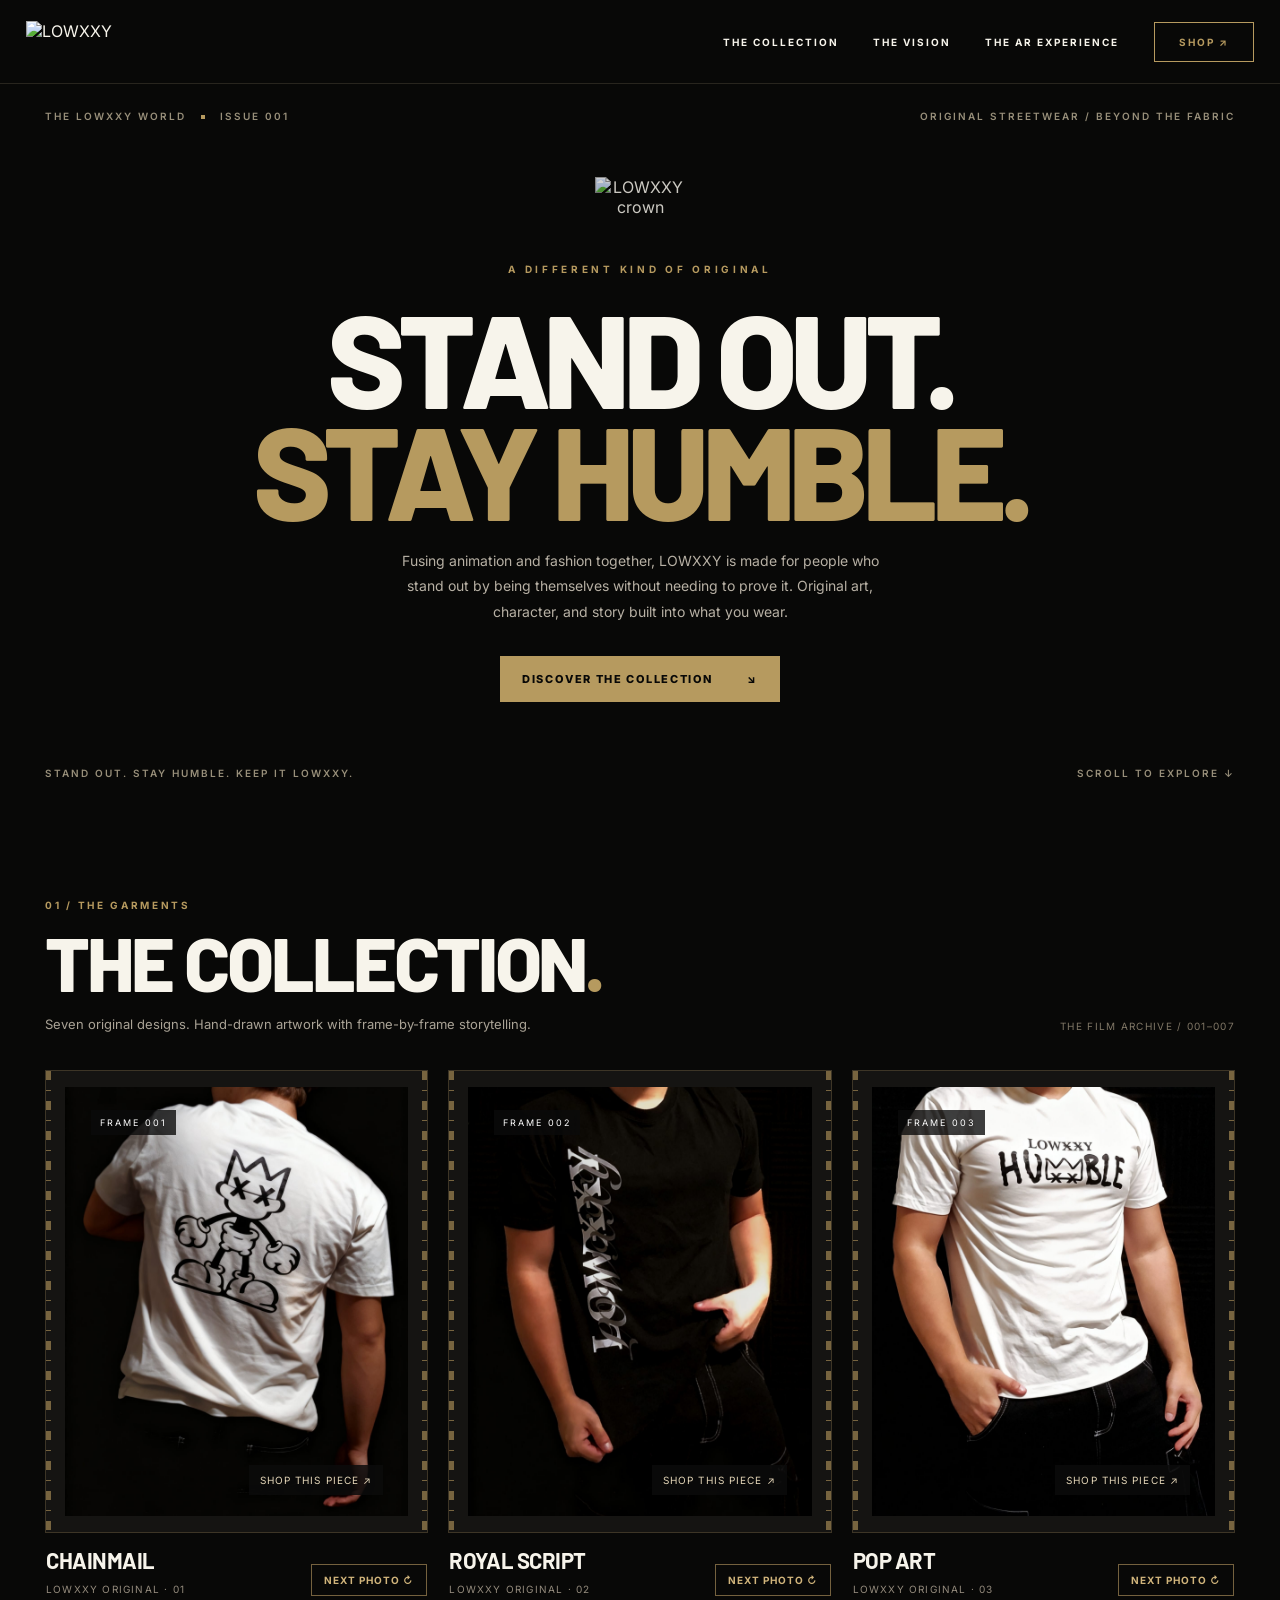
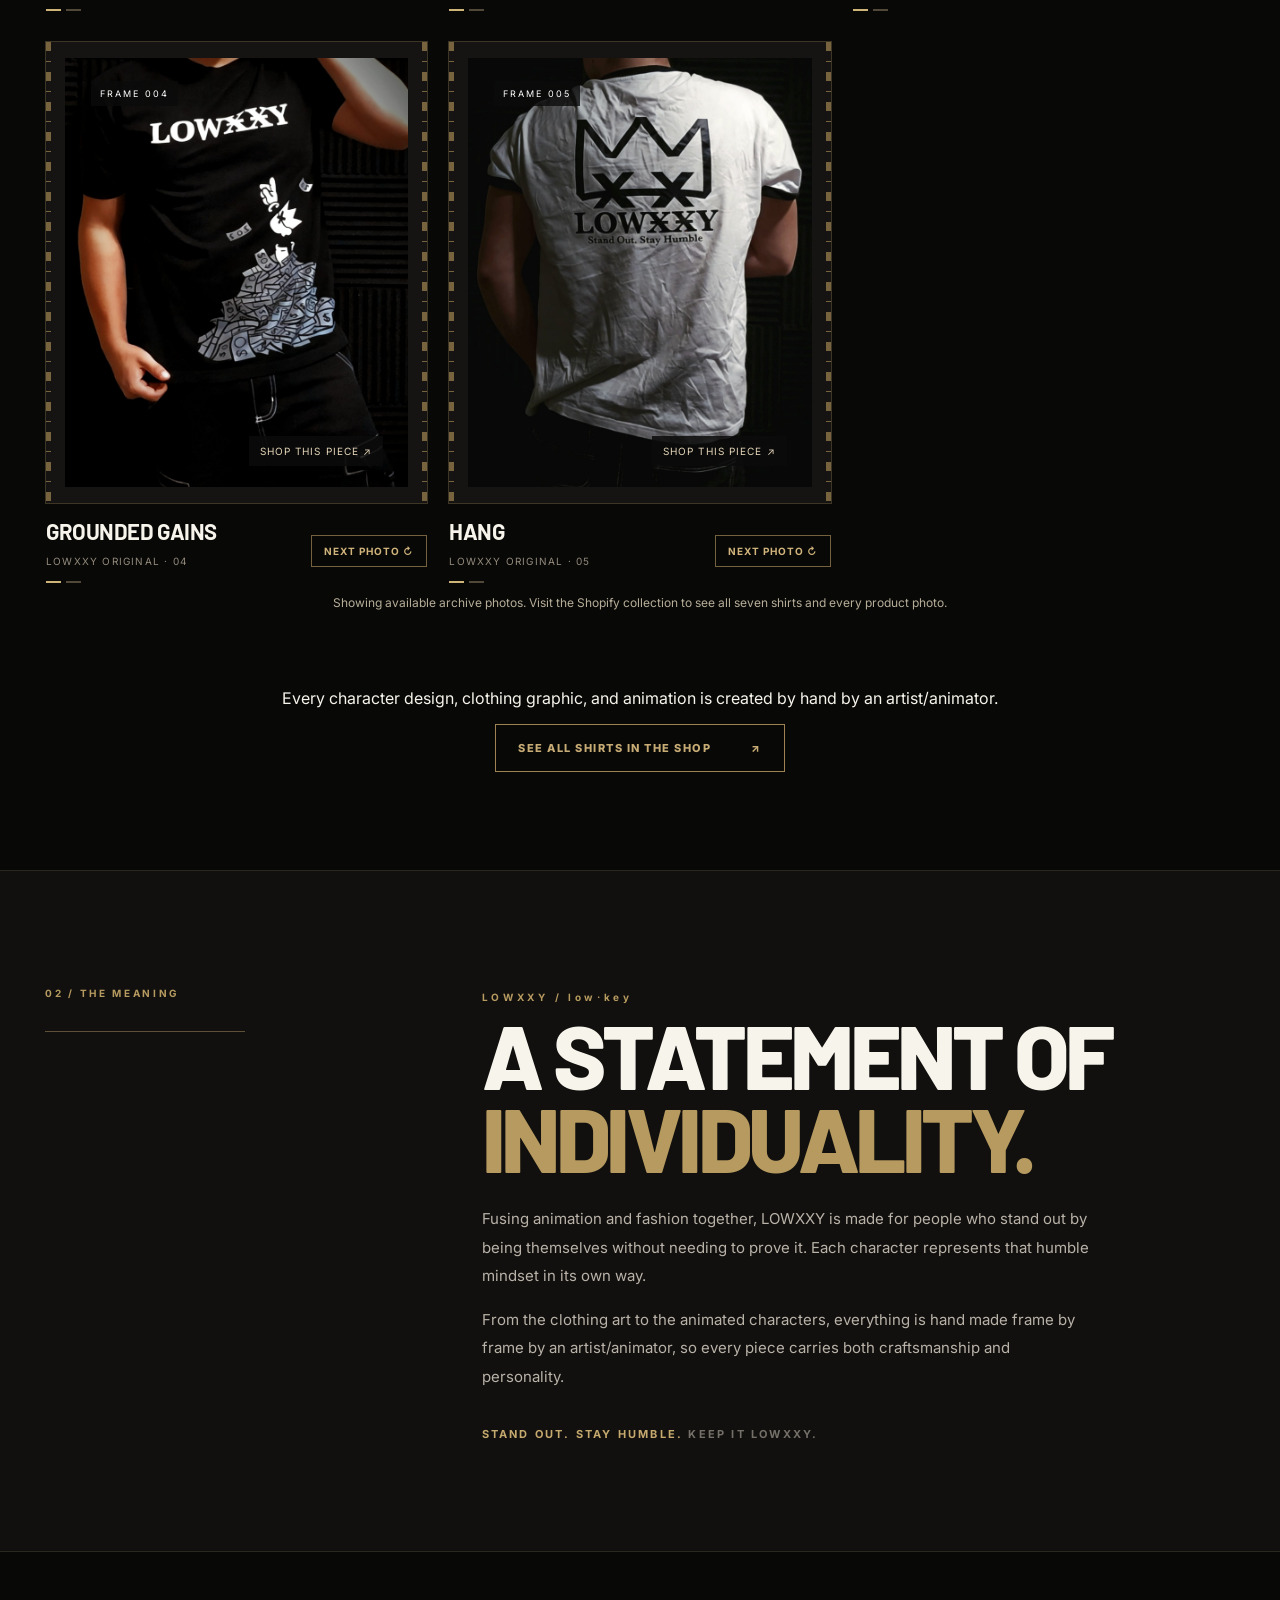
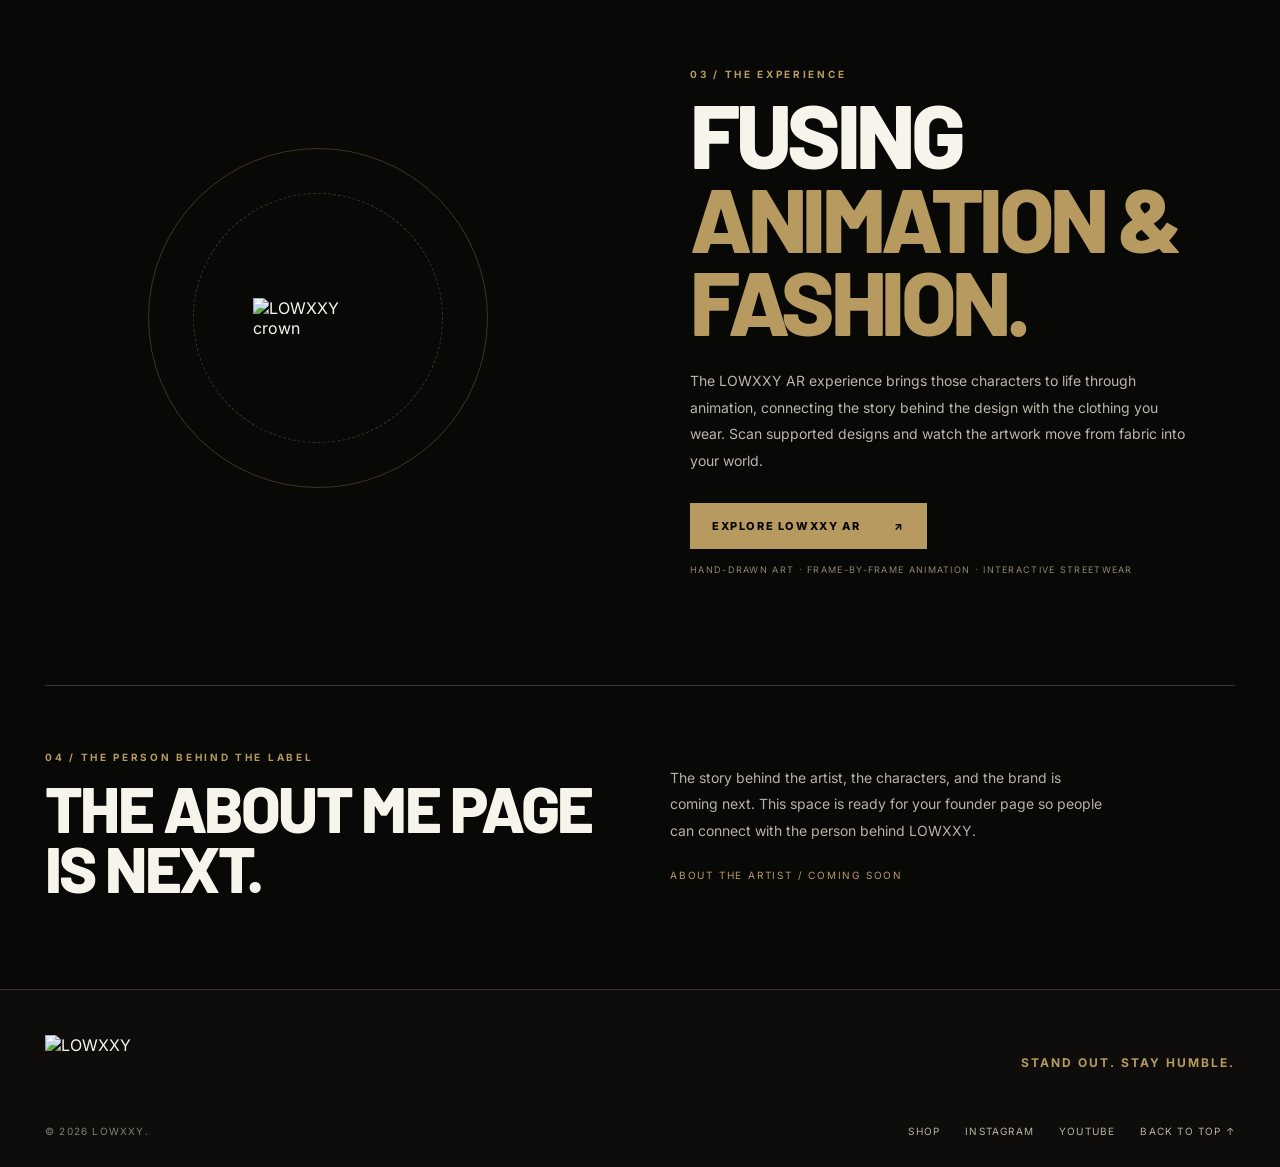
==== index.html @ 1bdd55e7 "Update index.html" ====
<!doctype html>
<html lang="en"><head><meta charset="utf-8"><meta name="viewport" content="width=device-width,initial-scale=1,viewport-fit=cover"><meta name="theme-color" content="#080807"><meta name="description" content="Discover LOWXXY: hand-drawn streetwear, frame-by-frame animation, and the AR experience that fuses fashion and storytelling."><link rel="canonical" href="https://lowxxy.github.io/lowxxy-discover/"><title>Discover LOWXXY — Stand Out. Stay Humble.</title><link rel="icon" href="favicon-96.png"><link rel="preconnect" href="https://fonts.googleapis.com"><link rel="preconnect" href="https://fonts.gstatic.com" crossorigin><link href="https://fonts.googleapis.com/css2?family=Barlow:wght@400;500;600;700;800;900&family=Inter:wght@400;500;600;700&display=swap" rel="stylesheet"><link rel="stylesheet" href="styles.css"></head>
<body id="top"><header class="site-header"><div class="header-inner"><a class="brand" href="#top" aria-label="LOWXXY Home"><img src="lowxxy-wordmark-white-tight.png" alt="LOWXXY"></a><nav class="main-nav" aria-label="Main menu"><a href="#collection">THE COLLECTION</a><a href="#vision">THE VISION</a><a href="#experience">THE AR EXPERIENCE</a></nav><a class="header-shop" href="https://lowxxy.myshopify.com/collections/made-to-stand-out">SHOP ↗</a><button class="menu-toggle" aria-label="Open menu" aria-expanded="false">☰</button></div><nav id="mobile-nav" class="mobile-nav" hidden><a href="#collection">THE COLLECTION</a><a href="#vision">THE VISION</a><a href="#experience">THE AR EXPERIENCE</a><a href="https://lowxxy.myshopify.com/collections/made-to-stand-out">SHOP ↗</a></nav></header>
<main><section class="intro wrapper"><div class="intro-top"><span class="edition">THE LOWXXY WORLD <i></i> ISSUE 001</span><span class="intro-right">ORIGINAL STREETWEAR / BEYOND THE FABRIC</span></div><div class="intro-center"><img class="hero-crown" src="lowxxy-crown-white.png" alt="LOWXXY crown"><p class="intro-kicker">A DIFFERENT KIND OF ORIGINAL</p><h1>STAND OUT.<br><em>STAY HUMBLE.</em></h1><p class="intro-copy">Fusing animation and fashion together, LOWXXY is made for people who stand out by being themselves without needing to prove it. Original art, character, and story built into what you wear.</p><a class="primary-link" href="#collection">DISCOVER THE COLLECTION <span>↘</span></a></div><div class="intro-bottom"><span>STAND OUT. STAY HUMBLE. KEEP IT LOWXXY.</span><span>SCROLL TO EXPLORE ↓</span></div></section>
<section id="collection" class="collection-section wrapper"><div class="section-heading"><div><p class="eyebrow">01 / THE GARMENTS</p><h2>THE COLLECTION<span class="gold-dot">.</span></h2><p>Seven original designs. Hand-drawn artwork with frame-by-frame storytelling.</p></div><span class="section-index">THE FILM ARCHIVE / 001–007</span></div><div id="product-grid" class="product-grid" aria-live="polite"><div class="loading-products">LOADING THE COLLECTION…</div></div><p id="collection-note" class="collection-note" hidden></p><div class="collection-outro"><p class="collection-art-note">Every character design, clothing graphic, and animation is created by hand by an artist/animator.</p><a href="https://lowxxy.myshopify.com/collections/made-to-stand-out" class="outline-link">SEE ALL SHIRTS IN THE SHOP <span>↗</span></a></div></section>
<section id="vision" class="vision-section"><div class="wrapper vision-inner"><div class="vision-label"><span class="eyebrow">02 / THE MEANING</span><div class="vision-rule"></div></div><div class="vision-text"><p class="overline">LOWXXY / low·key</p><h2>A STATEMENT OF<br><em>INDIVIDUALITY.</em></h2><p>Fusing animation and fashion together, LOWXXY is made for people who stand out by being themselves without needing to prove it. Each character represents that humble mindset in its own way.</p><p class="vision-secondary">From the clothing art to the animated characters, everything is hand made frame by frame by an artist/animator, so every piece carries both craftsmanship and personality.</p><div class="vision-sign">STAND OUT. STAY HUMBLE. <span>KEEP IT LOWXXY.</span></div></div></div></section>
<section id="experience" class="experience-section wrapper"><div class="experience-mark"><div class="orbit orbit-one"></div><div class="orbit orbit-two"></div><img src="lowxxy-crown-white.png" alt="LOWXXY crown"></div><div class="experience-copy"><span class="eyebrow">03 / THE EXPERIENCE</span><h2>FUSING<br><em>ANIMATION &amp; FASHION.</em></h2><p>The LOWXXY AR experience brings those characters to life through animation, connecting the story behind the design with the clothing you wear. Scan supported designs and watch the artwork move from fabric into your world.</p><a class="primary-link" href="https://lowxxy.github.io/Lowxxy-AR/">EXPLORE LOWXXY AR <span>↗</span></a><small>HAND-DRAWN ART · FRAME-BY-FRAME ANIMATION · INTERACTIVE STREETWEAR</small></div></section>
<section class="founder-section wrapper"><div><p class="eyebrow">04 / THE PERSON BEHIND THE LABEL</p><h2>THE ABOUT ME PAGE<br>IS NEXT.</h2></div><p>The story behind the artist, the characters, and the brand is coming next. This space is ready for your founder page so people can connect with the person behind LOWXXY.<span>ABOUT THE ARTIST / COMING SOON</span></p></section></main>
<footer><div class="wrapper"><div class="footer-head"><img src="lowxxy-wordmark-white-tight.png" alt="LOWXXY"><span>STAND OUT. STAY HUMBLE.</span></div><div class="footer-bottom"><span>© <span id="year">2026</span> LOWXXY.</span><div><a href="https://lowxxy.myshopify.com/">SHOP</a><a href="https://www.instagram.com/lowxxy.brand">INSTAGRAM</a><a href="https://www.youtube.com/@Lowxxy">YOUTUBE</a><a href="#top">BACK TO TOP ↑</a></div></div></div></footer><script src="script.js" defer></script></body></html>
---- styles.css ----
*{box-sizing:border-box}html{scroll-behavior:smooth}body{margin:0;color:#f7f4eb;background:#080807;font-family:Inter,Arial,sans-serif;-webkit-font-smoothing:antialiased}a{color:inherit;text-decoration:none}button{font:inherit}img{max-width:100%}:root{--gold:#b69a5f;--muted:#a49e91;--line:#39352d}.wrapper{width:min(1190px,calc(100% - 56px));margin:auto}.site-header{border-bottom:1px solid #28251e;position:relative;z-index:5;background:#080807}.header-inner{max-width:1340px;margin:auto;padding:13px 26px;display:flex;align-items:center;gap:35px;min-height:83px}.brand img{display:block;width:172px;height:42px;object-fit:contain;object-position:left center}.main-nav{margin-left:auto;display:flex;gap:34px}.main-nav a,.header-shop,.mobile-nav a{font-size:10px;font-weight:700;letter-spacing:2px;white-space:nowrap}.main-nav a:hover,.header-shop:hover,footer a:hover{color:var(--gold)}.header-shop{border:1px solid var(--gold);padding:13px 24px;color:var(--gold)}.menu-toggle{display:none;border:0;color:white;background:none;font-size:25px;margin-left:auto}.mobile-nav{display:none}.intro{min-height:min(710px,88svh);display:flex;flex-direction:column}.intro-top,.intro-bottom{display:flex;justify-content:space-between;gap:15px;align-items:center;font-size:10px;font-weight:600;letter-spacing:2px;color:#988f7a;padding-top:26px}.intro-top i{display:inline-block;width:4px;height:4px;background:var(--gold);margin:0 10px;vertical-align:middle}.intro-center{margin:auto;text-align:center;max-width:850px;padding:55px 0 65px}.hero-crown{display:block;height:64px;width:90px;object-fit:contain;margin:0 auto 22px;opacity:.82}.intro-kicker,.overline{color:var(--gold);font-size:10px;font-weight:700;letter-spacing:3.7px}.intro h1{font-family:Barlow,Arial,sans-serif;font-weight:800;font-size:clamp(64px,10.3vw,143px);line-height:.85;letter-spacing:-.055em;margin:25px 0 24px}.intro h1 em,.vision-text h2 em,.experience-copy h2 em{font-style:normal;color:var(--gold)}.intro-copy{max-width:505px;margin:0 auto 32px;line-height:1.8;font-size:14px;color:#b7b0a4}.primary-link{display:inline-flex;gap:34px;background:#b69a5f;color:#080807;padding:16px 22px;font-size:11px;font-weight:800;letter-spacing:1.6px;align-items:center}.primary-link:hover{background:#d3b779}.intro-bottom{padding:0 0 30px}.collection-section{padding:90px 0 98px}.section-heading{display:flex;justify-content:space-between;align-items:end;margin-bottom:38px;gap:30px}.eyebrow{font-size:10px;font-weight:700;letter-spacing:2.7px;color:var(--gold);margin:0 0 15px}.section-heading h2,.founder-section h2{font-family:Barlow,sans-serif;font-size:clamp(45px,6vw,76px);line-height:.95;letter-spacing:-.04em;font-weight:800;margin:0}.gold-dot{color:var(--gold)}.section-heading p:not(.eyebrow){color:#aaa396;font-size:13px;margin:18px 0 0}.section-index{color:#807766;font-size:10px;letter-spacing:1.3px}.product-grid{display:grid;grid-template-columns:repeat(3,minmax(0,1fr));gap:30px 20px}.loading-products{grid-column:1/-1;text-align:center;padding:70px;color:var(--gold);font-size:11px;letter-spacing:2px}.product-card{min-width:0}.film-frame{position:relative;display:block;background:#151412;padding:16px 11px;overflow:hidden;border:1px solid #3d3526}.film-frame:before,.film-frame:after{content:'';display:block;position:absolute;z-index:2;top:0;bottom:0;width:10px;left:0;background:repeating-linear-gradient(to bottom,#a88c55 0 9px,transparent 9px 19px,#a88c55 19px 20px,transparent 20px 30px);opacity:.67;mask-image:linear-gradient(90deg,#000 0 5px,transparent 5px)}.film-frame:after{left:auto;right:0;transform:scaleX(-1)}.frame-media{position:relative;background:#1b1b19;aspect-ratio:4/5;overflow:hidden;margin:0 8px}.frame-media img{width:100%;height:100%;object-fit:cover;display:block;transition:transform .6s ease,opacity .25s}.film-frame:hover .frame-media img{transform:scale(1.035)}.film-counter{position:absolute;z-index:2;top:23px;left:26px;color:#fff;font-size:9px;letter-spacing:2px;background:#0b0b0bc9;padding:7px 9px}.frame-foot{position:absolute;z-index:2;bottom:21px;right:25px;background:#0b0b0bd8;color:#e4d6b8;font-size:10px;letter-spacing:1.1px;padding:9px 11px}.product-info{padding:15px 1px 0;display:flex;align-items:center;justify-content:space-between;gap:12px}.product-info h3{font-family:Barlow,sans-serif;line-height:1.1;font-size:22px;text-transform:uppercase;margin:0 0 5px;font-weight:700;letter-spacing:-.02em}.product-meta{font-size:10px;color:#948b7d;letter-spacing:1.2px}.product-control{flex-shrink:0;border:1px solid #74613e;color:#d0b47b;padding:9px 12px;background:transparent;cursor:pointer;font-size:10px;font-weight:700;letter-spacing:1px}.product-control:hover{background:#3d3324}.photo-dots{display:flex;gap:5px;margin-top:12px}.photo-dots span{width:15px;height:2px;background:#514839}.photo-dots span.active{background:#cfb47a}.collection-outro{text-align:center;padding-top:50px}.outline-link{display:inline-flex;align-items:center;gap:40px;border:1px solid #9d8354;color:#c8ac75;padding:16px 22px;font-size:11px;letter-spacing:1.5px;font-weight:800}.outline-link:hover{background:#211b13}.collection-note{text-align:center;color:#b7ae99;font-size:12px}.vision-section{background:#11100e;border-top:1px solid #2a271f;border-bottom:1px solid #2a271f}.vision-inner{display:grid;grid-template-columns:1fr 2fr;gap:60px;padding:110px 0}.vision-rule{height:1px;max-width:200px;background:#5e5038;margin-top:30px}.small-crown{font-size:100px;color:#6b5b3a;opacity:.45}.vision-text h2,.experience-copy h2{font-family:Barlow,sans-serif;font-weight:800;font-size:clamp(55px,7vw,95px);line-height:.93;letter-spacing:-.05em;margin:10px 0 26px}.vision-text>p:not(.overline){color:#b9b2a8;max-width:610px;line-height:1.9;font-size:15px}.vision-sign{margin-top:36px;font-size:11px;font-weight:700;letter-spacing:2.2px;color:#c6a96e}.vision-sign span{color:#746f68}.experience-section{padding:110px 0;display:grid;grid-template-columns:1fr 1fr;gap:100px;align-items:center}.experience-mark{height:420px;display:flex;align-items:center;justify-content:center;position:relative}.experience-mark img{width:130px;max-height:180px;object-fit:contain;position:relative;z-index:1}.orbit{border:1px solid #65502b;position:absolute;border-radius:50%;aspect-ratio:1;width:340px;opacity:.6}.orbit-two{width:250px;border-style:dashed;animation:spin 36s linear infinite}@keyframes spin{to{transform:rotate(360deg)}}.experience-copy p:not(.eyebrow){font-size:14px;line-height:1.9;color:#bbb5a9;max-width:500px;margin-bottom:28px}.experience-copy small{display:block;color:#938671;font-size:9px;letter-spacing:1.3px;margin-top:15px}.founder-section{padding:65px 0 90px;display:grid;grid-template-columns:1fr 1fr;gap:60px;border-top:1px solid var(--line)}.founder-section h2{font-size:clamp(42px,5vw,69px)}.founder-section>p{color:#b8b1a7;font-size:14px;line-height:1.9;max-width:440px}.founder-section>p span{display:block;color:var(--gold);font-size:10px;letter-spacing:1.8px;margin-top:22px}footer{border-top:1px solid var(--line);background:#0e0d0b;padding:45px 0 30px}.footer-head,.footer-bottom{display:flex;justify-content:space-between;align-items:center;gap:20px}.footer-head img{width:190px;height:55px;object-fit:contain;object-position:left center}.footer-head span{color:var(--gold);font-size:12px;font-weight:700;letter-spacing:2px}.footer-bottom{padding-top:35px;font-size:10px;letter-spacing:1.2px;color:#857e72}.footer-bottom>div{display:flex;gap:25px}.footer-bottom a{color:#bab1a0}@media(max-width:850px){.main-nav,.header-shop{display:none}.menu-toggle{display:block}.mobile-nav:not([hidden]){display:flex;flex-direction:column;gap:0;background:#100f0d;padding:10px 27px 22px;border-top:1px solid var(--line)}.mobile-nav a{padding:14px 0;border-bottom:1px solid #28241f}.product-grid{grid-template-columns:repeat(2,minmax(0,1fr))}.vision-inner{grid-template-columns:1fr 2fr;gap:25px}.experience-section{gap:25px}.section-index{display:none}}@media(max-width:580px){.wrapper{width:calc(100% - 36px)}.header-inner{padding:9px 18px;min-height:68px}.brand img{width:147px;height:42px}.intro{min-height:690px;min-height:85svh}.intro-top,.intro-bottom{font-size:8px;letter-spacing:1px}.intro-right{display:none}.intro h1{font-size:clamp(57px,13.2vw,91px)}.intro-center{padding:40px 0}.hero-crown{height:55px}.intro-copy{font-size:13px}.collection-section{padding:55px 0 75px}.section-heading{margin-bottom:25px}.product-grid{grid-template-columns:1fr;gap:32px}.frame-media{aspect-ratio:4/4.7}.film-frame{padding:17px 11px}.vision-inner{grid-template-columns:1fr;padding:70px 0;gap:0}.vision-rule,.small-crown{display:none}.vision-text h2{font-size:65px}.experience-section{padding:65px 0;grid-template-columns:1fr;gap:15px}.experience-mark{height:250px;order:2}.orbit{width:230px}.orbit-two{width:165px}.experience-mark img{width:97px}.experience-copy{order:1}.experience-copy h2{font-size:64px}.founder-section{padding:55px 0 65px;grid-template-columns:1fr;gap:10px}.footer-head,.footer-bottom{align-items:flex-start;flex-direction:column}.footer-bottom>div{flex-wrap:wrap;gap:16px}.footer-head img{width:158px}}
@media(prefers-reduced-motion:reduce){html{scroll-behavior:auto}.orbit-two{animation:none}.frame-media img{transition:none}}
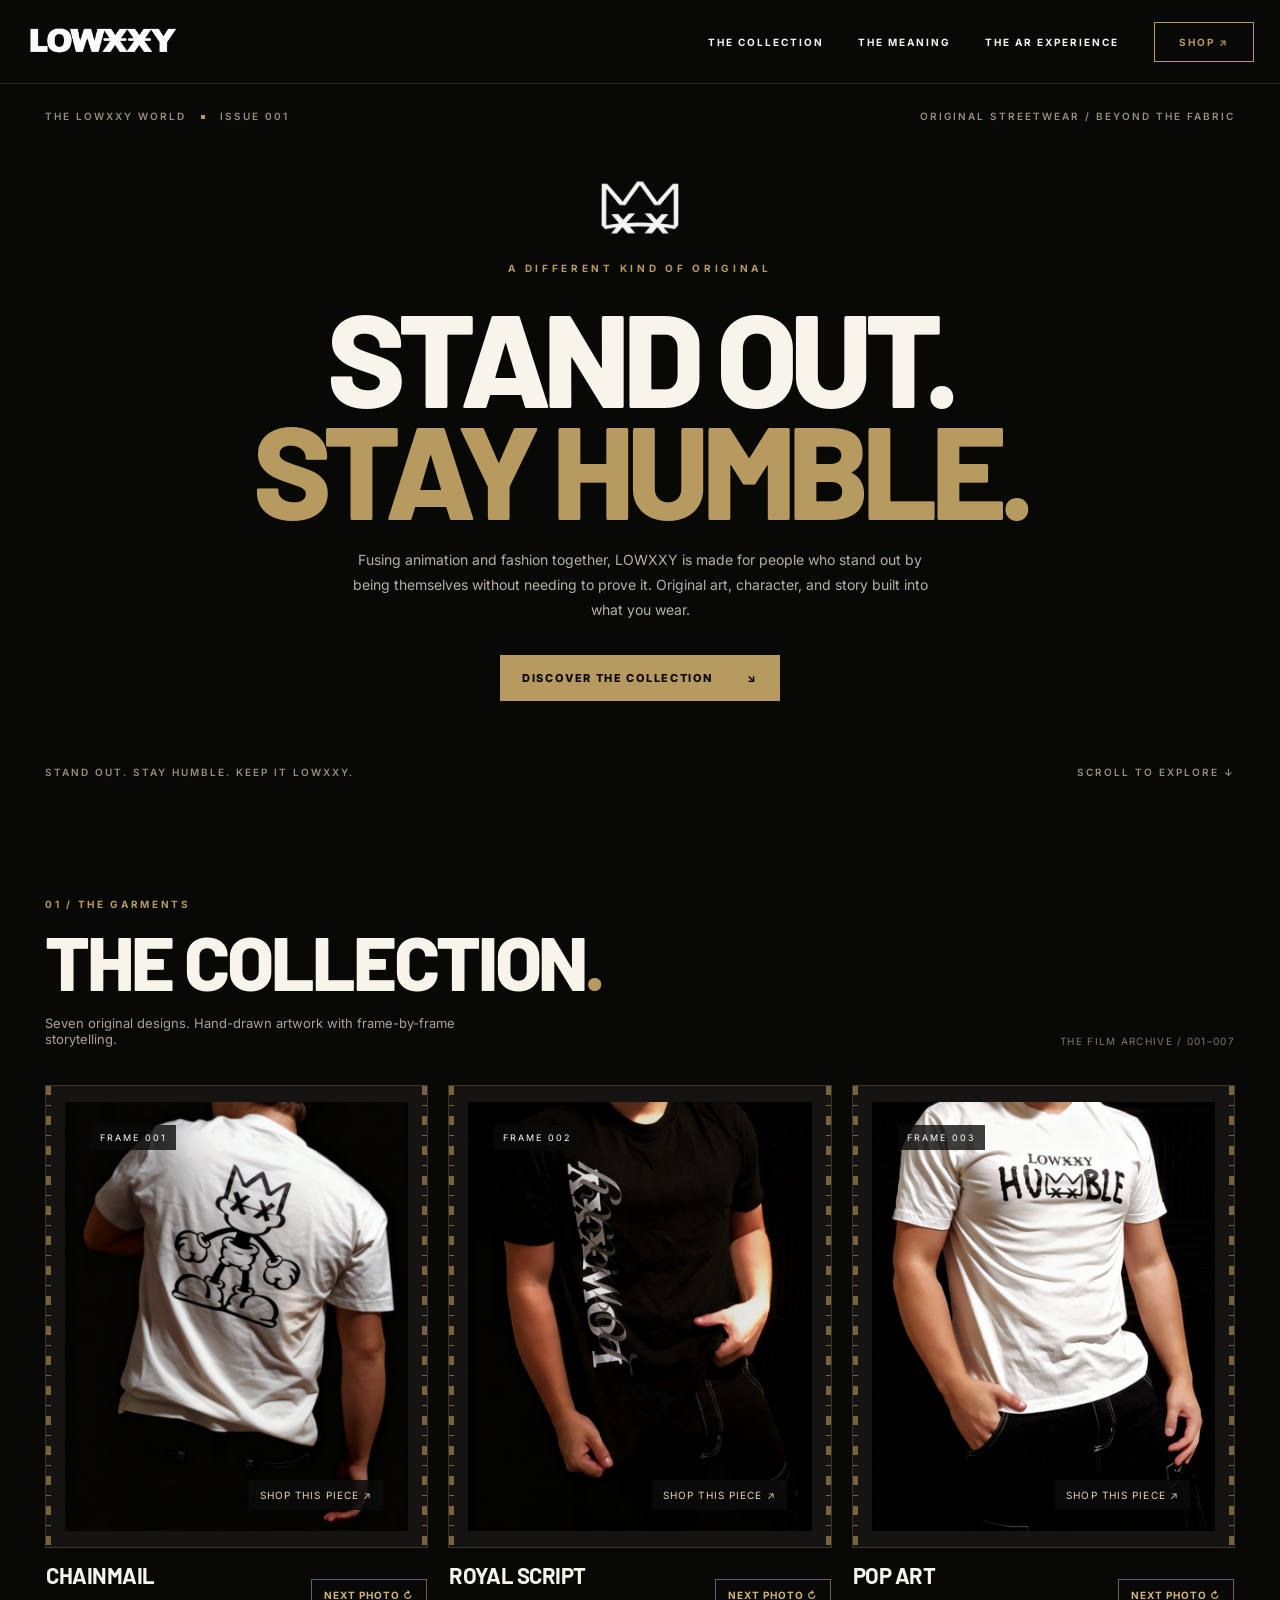
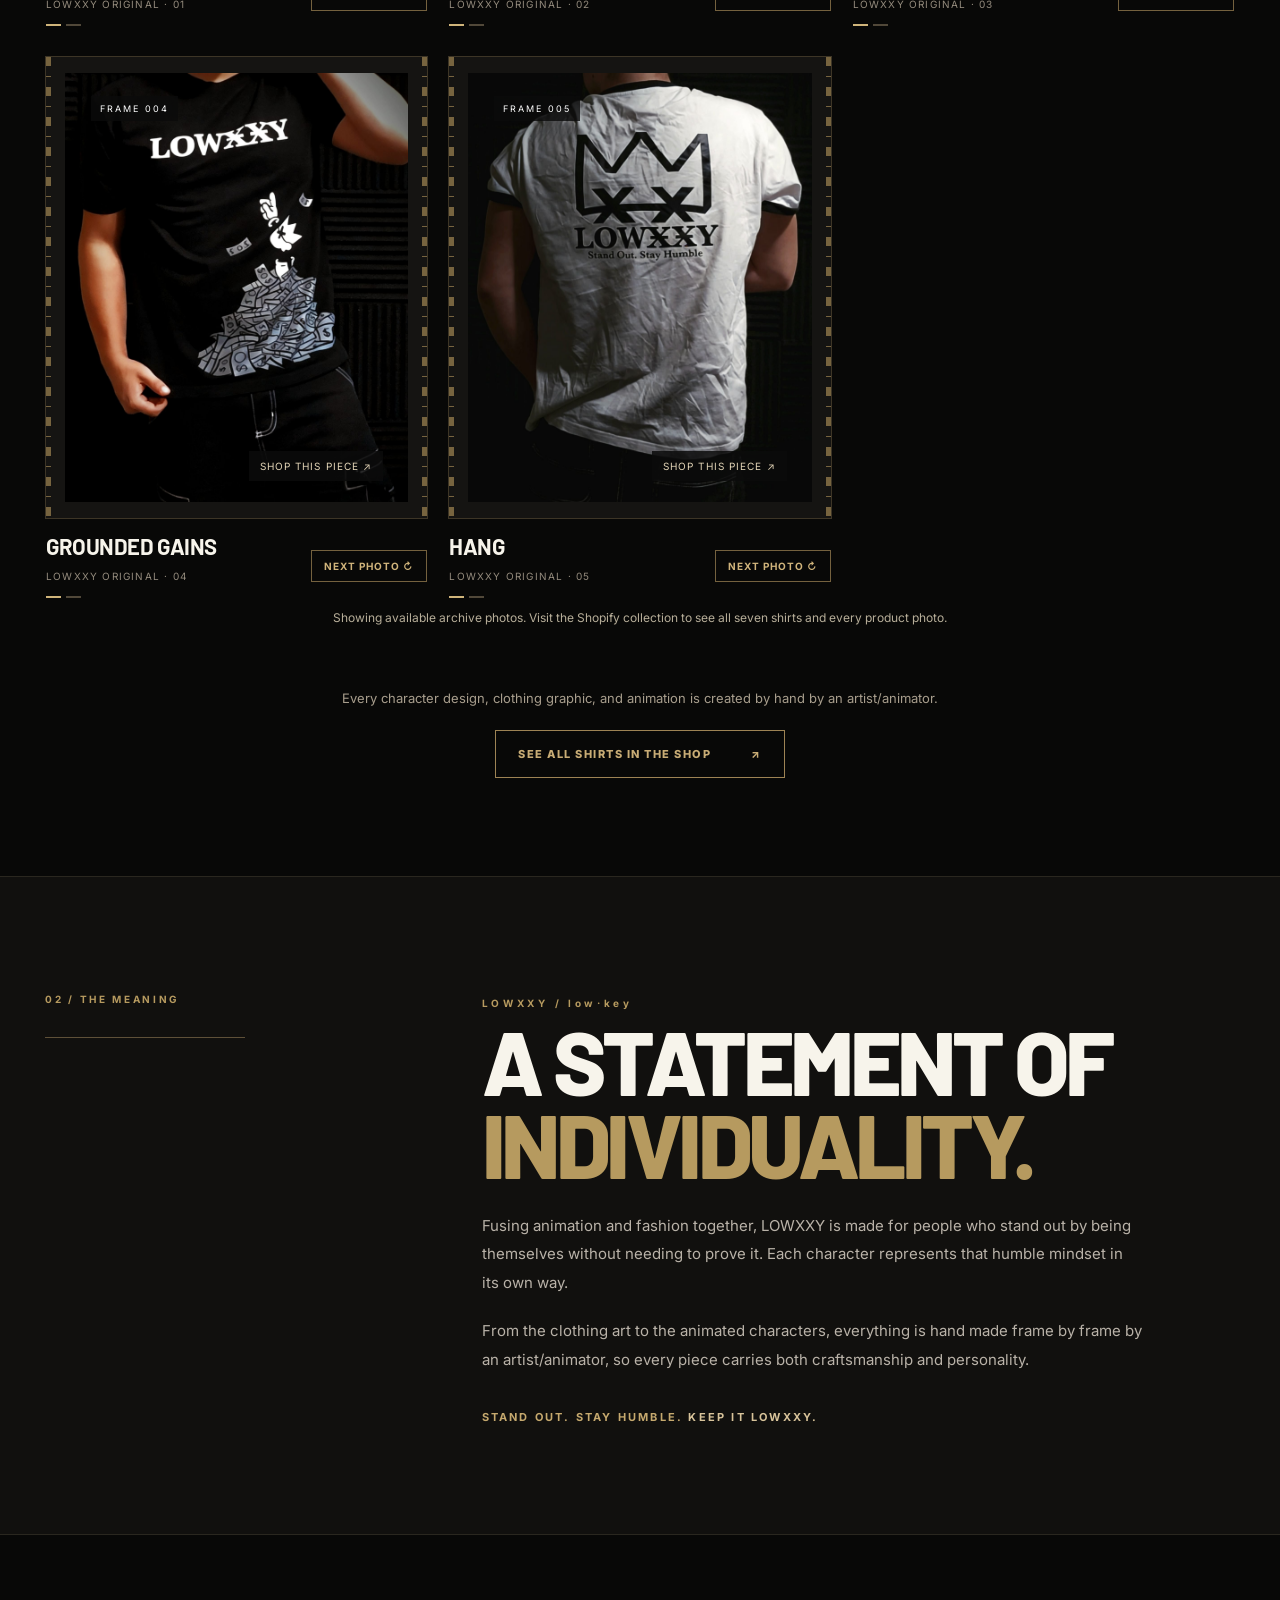
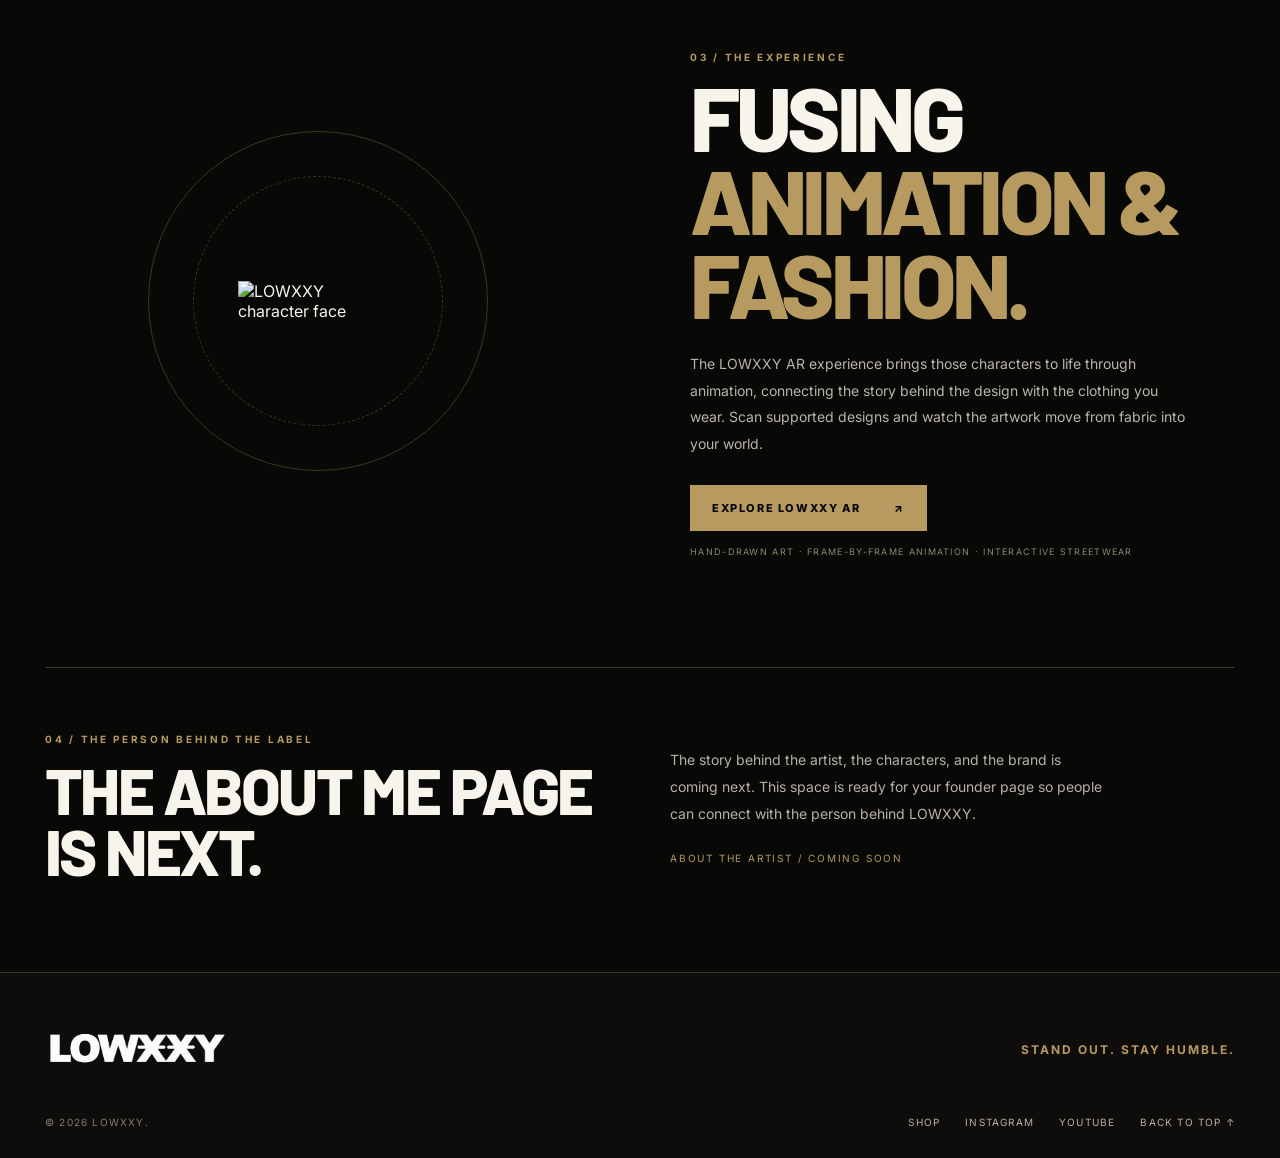
==== commit 2560e7e6: "Update index.html" ====
--- a/index.html
+++ b/index.html
@@ -1,9 +1,9 @@
 <!doctype html>
 <html lang="en"><head><meta charset="utf-8"><meta name="viewport" content="width=device-width,initial-scale=1,viewport-fit=cover"><meta name="theme-color" content="#080807"><meta name="description" content="Discover LOWXXY: hand-drawn streetwear, frame-by-frame animation, and the AR experience that fuses fashion and storytelling."><link rel="canonical" href="https://lowxxy.github.io/lowxxy-discover/"><title>Discover LOWXXY — Stand Out. Stay Humble.</title><link rel="icon" href="favicon-96.png"><link rel="preconnect" href="https://fonts.googleapis.com"><link rel="preconnect" href="https://fonts.gstatic.com" crossorigin><link href="https://fonts.googleapis.com/css2?family=Barlow:wght@400;500;600;700;800;900&family=Inter:wght@400;500;600;700&display=swap" rel="stylesheet"><link rel="stylesheet" href="styles.css"></head>
-<body id="top"><header class="site-header"><div class="header-inner"><a class="brand" href="#top" aria-label="LOWXXY Home"><img src="lowxxy-wordmark-white-tight.png" alt="LOWXXY"></a><nav class="main-nav" aria-label="Main menu"><a href="#collection">THE COLLECTION</a><a href="#vision">THE VISION</a><a href="#experience">THE AR EXPERIENCE</a></nav><a class="header-shop" href="https://lowxxy.myshopify.com/collections/made-to-stand-out">SHOP ↗</a><button class="menu-toggle" aria-label="Open menu" aria-expanded="false">☰</button></div><nav id="mobile-nav" class="mobile-nav" hidden><a href="#collection">THE COLLECTION</a><a href="#vision">THE VISION</a><a href="#experience">THE AR EXPERIENCE</a><a href="https://lowxxy.myshopify.com/collections/made-to-stand-out">SHOP ↗</a></nav></header>
+<body id="top"><header class="site-header"><div class="header-inner"><a class="brand" href="#top" aria-label="LOWXXY Home"><img src="lowxxy-wordmark-white-tight.png" alt="LOWXXY"></a><nav class="main-nav" aria-label="Main menu"><a href="#collection">THE COLLECTION</a><a href="#vision">THE MEANING</a><a href="#experience">THE AR EXPERIENCE</a></nav><a class="header-shop" href="https://lowxxy.myshopify.com/collections/made-to-stand-out">SHOP ↗</a><button class="menu-toggle" aria-label="Open menu" aria-expanded="false">☰</button></div><nav id="mobile-nav" class="mobile-nav" hidden><a href="#collection">THE COLLECTION</a><a href="#vision">THE MEANING</a><a href="#experience">THE AR EXPERIENCE</a><a href="https://lowxxy.myshopify.com/collections/made-to-stand-out">SHOP ↗</a></nav></header>
 <main><section class="intro wrapper"><div class="intro-top"><span class="edition">THE LOWXXY WORLD <i></i> ISSUE 001</span><span class="intro-right">ORIGINAL STREETWEAR / BEYOND THE FABRIC</span></div><div class="intro-center"><img class="hero-crown" src="lowxxy-crown-white.png" alt="LOWXXY crown"><p class="intro-kicker">A DIFFERENT KIND OF ORIGINAL</p><h1>STAND OUT.<br><em>STAY HUMBLE.</em></h1><p class="intro-copy">Fusing animation and fashion together, LOWXXY is made for people who stand out by being themselves without needing to prove it. Original art, character, and story built into what you wear.</p><a class="primary-link" href="#collection">DISCOVER THE COLLECTION <span>↘</span></a></div><div class="intro-bottom"><span>STAND OUT. STAY HUMBLE. KEEP IT LOWXXY.</span><span>SCROLL TO EXPLORE ↓</span></div></section>
 <section id="collection" class="collection-section wrapper"><div class="section-heading"><div><p class="eyebrow">01 / THE GARMENTS</p><h2>THE COLLECTION<span class="gold-dot">.</span></h2><p>Seven original designs. Hand-drawn artwork with frame-by-frame storytelling.</p></div><span class="section-index">THE FILM ARCHIVE / 001–007</span></div><div id="product-grid" class="product-grid" aria-live="polite"><div class="loading-products">LOADING THE COLLECTION…</div></div><p id="collection-note" class="collection-note" hidden></p><div class="collection-outro"><p class="collection-art-note">Every character design, clothing graphic, and animation is created by hand by an artist/animator.</p><a href="https://lowxxy.myshopify.com/collections/made-to-stand-out" class="outline-link">SEE ALL SHIRTS IN THE SHOP <span>↗</span></a></div></section>
 <section id="vision" class="vision-section"><div class="wrapper vision-inner"><div class="vision-label"><span class="eyebrow">02 / THE MEANING</span><div class="vision-rule"></div></div><div class="vision-text"><p class="overline">LOWXXY / low·key</p><h2>A STATEMENT OF<br><em>INDIVIDUALITY.</em></h2><p>Fusing animation and fashion together, LOWXXY is made for people who stand out by being themselves without needing to prove it. Each character represents that humble mindset in its own way.</p><p class="vision-secondary">From the clothing art to the animated characters, everything is hand made frame by frame by an artist/animator, so every piece carries both craftsmanship and personality.</p><div class="vision-sign">STAND OUT. STAY HUMBLE. <span>KEEP IT LOWXXY.</span></div></div></div></section>
-<section id="experience" class="experience-section wrapper"><div class="experience-mark"><div class="orbit orbit-one"></div><div class="orbit orbit-two"></div><img src="lowxxy-crown-white.png" alt="LOWXXY crown"></div><div class="experience-copy"><span class="eyebrow">03 / THE EXPERIENCE</span><h2>FUSING<br><em>ANIMATION &amp; FASHION.</em></h2><p>The LOWXXY AR experience brings those characters to life through animation, connecting the story behind the design with the clothing you wear. Scan supported designs and watch the artwork move from fabric into your world.</p><a class="primary-link" href="https://lowxxy.github.io/Lowxxy-AR/">EXPLORE LOWXXY AR <span>↗</span></a><small>HAND-DRAWN ART · FRAME-BY-FRAME ANIMATION · INTERACTIVE STREETWEAR</small></div></section>
+<section id="experience" class="experience-section wrapper"><div class="experience-mark"><div class="orbit orbit-one"></div><div class="orbit orbit-two"></div><img src="lowxxy-character-face.png" alt="LOWXXY character face"></div><div class="experience-copy"><span class="eyebrow">03 / THE EXPERIENCE</span><h2>FUSING<br><em>ANIMATION &amp; FASHION.</em></h2><p>The LOWXXY AR experience brings those characters to life through animation, connecting the story behind the design with the clothing you wear. Scan supported designs and watch the artwork move from fabric into your world.</p><a class="primary-link" href="https://lowxxy.github.io/Lowxxy-AR/">EXPLORE LOWXXY AR <span>↗</span></a><small>HAND-DRAWN ART · FRAME-BY-FRAME ANIMATION · INTERACTIVE STREETWEAR</small></div></section>
 <section class="founder-section wrapper"><div><p class="eyebrow">04 / THE PERSON BEHIND THE LABEL</p><h2>THE ABOUT ME PAGE<br>IS NEXT.</h2></div><p>The story behind the artist, the characters, and the brand is coming next. This space is ready for your founder page so people can connect with the person behind LOWXXY.<span>ABOUT THE ARTIST / COMING SOON</span></p></section></main>
 <footer><div class="wrapper"><div class="footer-head"><img src="lowxxy-wordmark-white-tight.png" alt="LOWXXY"><span>STAND OUT. STAY HUMBLE.</span></div><div class="footer-bottom"><span>© <span id="year">2026</span> LOWXXY.</span><div><a href="https://lowxxy.myshopify.com/">SHOP</a><a href="https://www.instagram.com/lowxxy.brand">INSTAGRAM</a><a href="https://www.youtube.com/@Lowxxy">YOUTUBE</a><a href="#top">BACK TO TOP ↑</a></div></div></div></footer><script src="script.js" defer></script></body></html>
--- a/styles.css
+++ b/styles.css
@@ -1,2 +1 @@
-*{box-sizing:border-box}html{scroll-behavior:smooth}body{margin:0;color:#f7f4eb;background:#080807;font-family:Inter,Arial,sans-serif;-webkit-font-smoothing:antialiased}a{color:inherit;text-decoration:none}button{font:inherit}img{max-width:100%}:root{--gold:#b69a5f;--muted:#a49e91;--line:#39352d}.wrapper{width:min(1190px,calc(100% - 56px));margin:auto}.site-header{border-bottom:1px solid #28251e;position:relative;z-index:5;background:#080807}.header-inner{max-width:1340px;margin:auto;padding:13px 26px;display:flex;align-items:center;gap:35px;min-height:83px}.brand img{display:block;width:172px;height:42px;object-fit:contain;object-position:left center}.main-nav{margin-left:auto;display:flex;gap:34px}.main-nav a,.header-shop,.mobile-nav a{font-size:10px;font-weight:700;letter-spacing:2px;white-space:nowrap}.main-nav a:hover,.header-shop:hover,footer a:hover{color:var(--gold)}.header-shop{border:1px solid var(--gold);padding:13px 24px;color:var(--gold)}.menu-toggle{display:none;border:0;color:white;background:none;font-size:25px;margin-left:auto}.mobile-nav{display:none}.intro{min-height:min(710px,88svh);display:flex;flex-direction:column}.intro-top,.intro-bottom{display:flex;justify-content:space-between;gap:15px;align-items:center;font-size:10px;font-weight:600;letter-spacing:2px;color:#988f7a;padding-top:26px}.intro-top i{display:inline-block;width:4px;height:4px;background:var(--gold);margin:0 10px;vertical-align:middle}.intro-center{margin:auto;text-align:center;max-width:850px;padding:55px 0 65px}.hero-crown{display:block;height:64px;width:90px;object-fit:contain;margin:0 auto 22px;opacity:.82}.intro-kicker,.overline{color:var(--gold);font-size:10px;font-weight:700;letter-spacing:3.7px}.intro h1{font-family:Barlow,Arial,sans-serif;font-weight:800;font-size:clamp(64px,10.3vw,143px);line-height:.85;letter-spacing:-.055em;margin:25px 0 24px}.intro h1 em,.vision-text h2 em,.experience-copy h2 em{font-style:normal;color:var(--gold)}.intro-copy{max-width:505px;margin:0 auto 32px;line-height:1.8;font-size:14px;color:#b7b0a4}.primary-link{display:inline-flex;gap:34px;background:#b69a5f;color:#080807;padding:16px 22px;font-size:11px;font-weight:800;letter-spacing:1.6px;align-items:center}.primary-link:hover{background:#d3b779}.intro-bottom{padding:0 0 30px}.collection-section{padding:90px 0 98px}.section-heading{display:flex;justify-content:space-between;align-items:end;margin-bottom:38px;gap:30px}.eyebrow{font-size:10px;font-weight:700;letter-spacing:2.7px;color:var(--gold);margin:0 0 15px}.section-heading h2,.founder-section h2{font-family:Barlow,sans-serif;font-size:clamp(45px,6vw,76px);line-height:.95;letter-spacing:-.04em;font-weight:800;margin:0}.gold-dot{color:var(--gold)}.section-heading p:not(.eyebrow){color:#aaa396;font-size:13px;margin:18px 0 0}.section-index{color:#807766;font-size:10px;letter-spacing:1.3px}.product-grid{display:grid;grid-template-columns:repeat(3,minmax(0,1fr));gap:30px 20px}.loading-products{grid-column:1/-1;text-align:center;padding:70px;color:var(--gold);font-size:11px;letter-spacing:2px}.product-card{min-width:0}.film-frame{position:relative;display:block;background:#151412;padding:16px 11px;overflow:hidden;border:1px solid #3d3526}.film-frame:before,.film-frame:after{content:'';display:block;position:absolute;z-index:2;top:0;bottom:0;width:10px;left:0;background:repeating-linear-gradient(to bottom,#a88c55 0 9px,transparent 9px 19px,#a88c55 19px 20px,transparent 20px 30px);opacity:.67;mask-image:linear-gradient(90deg,#000 0 5px,transparent 5px)}.film-frame:after{left:auto;right:0;transform:scaleX(-1)}.frame-media{position:relative;background:#1b1b19;aspect-ratio:4/5;overflow:hidden;margin:0 8px}.frame-media img{width:100%;height:100%;object-fit:cover;display:block;transition:transform .6s ease,opacity .25s}.film-frame:hover .frame-media img{transform:scale(1.035)}.film-counter{position:absolute;z-index:2;top:23px;left:26px;color:#fff;font-size:9px;letter-spacing:2px;background:#0b0b0bc9;padding:7px 9px}.frame-foot{position:absolute;z-index:2;bottom:21px;right:25px;background:#0b0b0bd8;color:#e4d6b8;font-size:10px;letter-spacing:1.1px;padding:9px 11px}.product-info{padding:15px 1px 0;display:flex;align-items:center;justify-content:space-between;gap:12px}.product-info h3{font-family:Barlow,sans-serif;line-height:1.1;font-size:22px;text-transform:uppercase;margin:0 0 5px;font-weight:700;letter-spacing:-.02em}.product-meta{font-size:10px;color:#948b7d;letter-spacing:1.2px}.product-control{flex-shrink:0;border:1px solid #74613e;color:#d0b47b;padding:9px 12px;background:transparent;cursor:pointer;font-size:10px;font-weight:700;letter-spacing:1px}.product-control:hover{background:#3d3324}.photo-dots{display:flex;gap:5px;margin-top:12px}.photo-dots span{width:15px;height:2px;background:#514839}.photo-dots span.active{background:#cfb47a}.collection-outro{text-align:center;padding-top:50px}.outline-link{display:inline-flex;align-items:center;gap:40px;border:1px solid #9d8354;color:#c8ac75;padding:16px 22px;font-size:11px;letter-spacing:1.5px;font-weight:800}.outline-link:hover{background:#211b13}.collection-note{text-align:center;color:#b7ae99;font-size:12px}.vision-section{background:#11100e;border-top:1px solid #2a271f;border-bottom:1px solid #2a271f}.vision-inner{display:grid;grid-template-columns:1fr 2fr;gap:60px;padding:110px 0}.vision-rule{height:1px;max-width:200px;background:#5e5038;margin-top:30px}.small-crown{font-size:100px;color:#6b5b3a;opacity:.45}.vision-text h2,.experience-copy h2{font-family:Barlow,sans-serif;font-weight:800;font-size:clamp(55px,7vw,95px);line-height:.93;letter-spacing:-.05em;margin:10px 0 26px}.vision-text>p:not(.overline){color:#b9b2a8;max-width:610px;line-height:1.9;font-size:15px}.vision-sign{margin-top:36px;font-size:11px;font-weight:700;letter-spacing:2.2px;color:#c6a96e}.vision-sign span{color:#746f68}.experience-section{padding:110px 0;display:grid;grid-template-columns:1fr 1fr;gap:100px;align-items:center}.experience-mark{height:420px;display:flex;align-items:center;justify-content:center;position:relative}.experience-mark img{width:130px;max-height:180px;object-fit:contain;position:relative;z-index:1}.orbit{border:1px solid #65502b;position:absolute;border-radius:50%;aspect-ratio:1;width:340px;opacity:.6}.orbit-two{width:250px;border-style:dashed;animation:spin 36s linear infinite}@keyframes spin{to{transform:rotate(360deg)}}.experience-copy p:not(.eyebrow){font-size:14px;line-height:1.9;color:#bbb5a9;max-width:500px;margin-bottom:28px}.experience-copy small{display:block;color:#938671;font-size:9px;letter-spacing:1.3px;margin-top:15px}.founder-section{padding:65px 0 90px;display:grid;grid-template-columns:1fr 1fr;gap:60px;border-top:1px solid var(--line)}.founder-section h2{font-size:clamp(42px,5vw,69px)}.founder-section>p{color:#b8b1a7;font-size:14px;line-height:1.9;max-width:440px}.founder-section>p span{display:block;color:var(--gold);font-size:10px;letter-spacing:1.8px;margin-top:22px}footer{border-top:1px solid var(--line);background:#0e0d0b;padding:45px 0 30px}.footer-head,.footer-bottom{display:flex;justify-content:space-between;align-items:center;gap:20px}.footer-head img{width:190px;height:55px;object-fit:contain;object-position:left center}.footer-head span{color:var(--gold);font-size:12px;font-weight:700;letter-spacing:2px}.footer-bottom{padding-top:35px;font-size:10px;letter-spacing:1.2px;color:#857e72}.footer-bottom>div{display:flex;gap:25px}.footer-bottom a{color:#bab1a0}@media(max-width:850px){.main-nav,.header-shop{display:none}.menu-toggle{display:block}.mobile-nav:not([hidden]){display:flex;flex-direction:column;gap:0;background:#100f0d;padding:10px 27px 22px;border-top:1px solid var(--line)}.mobile-nav a{padding:14px 0;border-bottom:1px solid #28241f}.product-grid{grid-template-columns:repeat(2,minmax(0,1fr))}.vision-inner{grid-template-columns:1fr 2fr;gap:25px}.experience-section{gap:25px}.section-index{display:none}}@media(max-width:580px){.wrapper{width:calc(100% - 36px)}.header-inner{padding:9px 18px;min-height:68px}.brand img{width:147px;height:42px}.intro{min-height:690px;min-height:85svh}.intro-top,.intro-bottom{font-size:8px;letter-spacing:1px}.intro-right{display:none}.intro h1{font-size:clamp(57px,13.2vw,91px)}.intro-center{padding:40px 0}.hero-crown{height:55px}.intro-copy{font-size:13px}.collection-section{padding:55px 0 75px}.section-heading{margin-bottom:25px}.product-grid{grid-template-columns:1fr;gap:32px}.frame-media{aspect-ratio:4/4.7}.film-frame{padding:17px 11px}.vision-inner{grid-template-columns:1fr;padding:70px 0;gap:0}.vision-rule,.small-crown{display:none}.vision-text h2{font-size:65px}.experience-section{padding:65px 0;grid-template-columns:1fr;gap:15px}.experience-mark{height:250px;order:2}.orbit{width:230px}.orbit-two{width:165px}.experience-mark img{width:97px}.experience-copy{order:1}.experience-copy h2{font-size:64px}.founder-section{padding:55px 0 65px;grid-template-columns:1fr;gap:10px}.footer-head,.footer-bottom{align-items:flex-start;flex-direction:column}.footer-bottom>div{flex-wrap:wrap;gap:16px}.footer-head img{width:158px}}
-@media(prefers-reduced-motion:reduce){html{scroll-behavior:auto}.orbit-two{animation:none}.frame-media img{transition:none}}
+*{box-sizing:border-box}html{scroll-behavior:smooth}body{margin:0;color:#f7f4eb;background:#080807;font-family:Inter,Arial,sans-serif;-webkit-font-smoothing:antialiased}a{color:inherit;text-decoration:none}button{font:inherit}img{max-width:100%}:root{--gold:#b69a5f;--muted:#a49e91;--line:#39352d}.wrapper{width:min(1190px,calc(100% - 56px));margin:auto}.site-header{border-bottom:1px solid #28251e;position:relative;z-index:5;background:#080807}.header-inner{max-width:1340px;margin:auto;padding:13px 26px;display:flex;align-items:center;gap:35px;min-height:83px}.brand img{display:block;width:152px;height:auto;object-fit:contain;object-position:left center}.main-nav{margin-left:auto;display:flex;gap:34px}.main-nav a,.header-shop,.mobile-nav a{font-size:10px;font-weight:700;letter-spacing:2px;white-space:nowrap}.main-nav a:hover,.header-shop:hover,footer a:hover{color:var(--gold)}.header-shop{border:1px solid var(--gold);padding:13px 24px;color:var(--gold)}.menu-toggle{display:none;border:0;color:white;background:none;font-size:25px;margin-left:auto}.mobile-nav{display:none}.intro{min-height:min(710px,88svh);display:flex;flex-direction:column}.intro-top,.intro-bottom{display:flex;justify-content:space-between;gap:15px;align-items:center;font-size:10px;font-weight:600;letter-spacing:2px;color:#988f7a;padding-top:26px}.intro-top i{display:inline-block;width:4px;height:4px;background:var(--gold);margin:0 10px;vertical-align:middle}.intro-center{margin:auto;text-align:center;max-width:890px;padding:55px 0 65px}.hero-crown{display:block;width:90px;height:auto;object-fit:contain;margin:0 auto 24px;opacity:1}.intro-kicker,.overline{color:var(--gold);font-size:10px;font-weight:700;letter-spacing:3.7px}.intro h1{font-family:Barlow,Arial,sans-serif;font-weight:800;font-size:clamp(64px,10.3vw,143px);line-height:.85;letter-spacing:-.055em;margin:25px 0 24px}.intro h1 em,.vision-text h2 em,.experience-copy h2 em{font-style:normal;color:var(--gold)}.intro-copy{max-width:585px;margin:0 auto 32px;line-height:1.8;font-size:14px;color:#b7b0a4}.primary-link{display:inline-flex;gap:34px;background:#b69a5f;color:#080807;padding:16px 22px;font-size:11px;font-weight:800;letter-spacing:1.6px;align-items:center}.primary-link:hover{background:#d3b779}.intro-bottom{padding:0 0 30px}.collection-section{padding:90px 0 98px}.section-heading{display:flex;justify-content:space-between;align-items:end;margin-bottom:38px;gap:30px}.eyebrow{font-size:10px;font-weight:700;letter-spacing:2.7px;color:var(--gold);margin:0 0 15px}.section-heading h2,.founder-section h2{font-family:Barlow,sans-serif;font-size:clamp(45px,6vw,76px);line-height:.95;letter-spacing:-.04em;font-weight:800;margin:0}.gold-dot{color:var(--gold)}.section-heading p:not(.eyebrow){color:#aaa396;font-size:13px;margin:18px 0 0;max-width:470px}.section-index{color:#807766;font-size:10px;letter-spacing:1.3px}.product-grid{display:grid;grid-template-columns:repeat(3,minmax(0,1fr));gap:30px 20px}.loading-products{grid-column:1/-1;text-align:center;padding:70px;color:var(--gold);font-size:11px;letter-spacing:2px}.product-card{min-width:0}.film-frame{position:relative;display:block;background:#151412;padding:16px 11px;overflow:hidden;border:1px solid #3d3526}.film-frame:before,.film-frame:after{content:'';display:block;position:absolute;z-index:2;top:0;bottom:0;width:10px;left:0;background:repeating-linear-gradient(to bottom,#a88c55 0 9px,transparent 9px 19px,#a88c55 19px 20px,transparent 20px 30px);opacity:.67;mask-image:linear-gradient(90deg,#000 0 5px,transparent 5px)}.film-frame:after{left:auto;right:0;transform:scaleX(-1)}.frame-media{position:relative;background:#1b1b19;aspect-ratio:4/5;overflow:hidden;margin:0 8px}.frame-media img{width:100%;height:100%;object-fit:cover;display:block;transition:transform .6s ease,opacity .25s}.film-frame:hover .frame-media img{transform:scale(1.035)}.film-counter{position:absolute;z-index:2;top:23px;left:26px;color:#fff;font-size:9px;letter-spacing:2px;background:#0b0b0bc9;padding:7px 9px}.frame-foot{position:absolute;z-index:2;bottom:21px;right:25px;background:#0b0b0bd8;color:#e4d6b8;font-size:10px;letter-spacing:1.1px;padding:9px 11px}.product-info{padding:15px 1px 0;display:flex;align-items:center;justify-content:space-between;gap:12px}.product-info h3{font-family:Barlow,sans-serif;line-height:1.1;font-size:22px;text-transform:uppercase;margin:0 0 5px;font-weight:700;letter-spacing:-.02em}.product-meta{font-size:10px;color:#948b7d;letter-spacing:1.2px}.product-control{flex-shrink:0;border:1px solid #74613e;color:#d0b47b;padding:9px 12px;background:transparent;cursor:pointer;font-size:10px;font-weight:700;letter-spacing:1px}.product-control:hover{background:#3d3324}.photo-dots{display:flex;gap:5px;margin-top:12px}.photo-dots span{width:15px;height:2px;background:#514839}.photo-dots span.active{background:#cfb47a}.collection-outro{text-align:center;padding-top:50px}.collection-art-note{margin:0 0 20px;color:#a89e8d;font-size:13px;line-height:1.8}.outline-link{display:inline-flex;align-items:center;gap:40px;border:1px solid #9d8354;color:#c8ac75;padding:16px 22px;font-size:11px;letter-spacing:1.5px;font-weight:800}.outline-link:hover{background:#211b13}.collection-note{text-align:center;color:#b7ae99;font-size:12px}.vision-section{background:#11100e;border-top:1px solid #2a271f;border-bottom:1px solid #2a271f}.vision-inner{display:grid;grid-template-columns:1fr 2fr;gap:60px;padding:110px 0}.vision-rule{height:1px;max-width:200px;background:#5e5038;margin-top:30px}.vision-text h2,.experience-copy h2{font-family:Barlow,sans-serif;font-weight:800;font-size:clamp(55px,7vw,95px);line-height:.93;letter-spacing:-.05em;margin:10px 0 26px}.vision-text>p:not(.overline){color:#b9b2a8;max-width:660px;line-height:1.9;font-size:15px}.vision-secondary{margin-top:20px}.vision-sign{margin-top:36px;font-size:11px;font-weight:700;letter-spacing:2.2px;color:#c6a96e}.vision-sign span{color:#d8c39a}.experience-section{padding:110px 0;display:grid;grid-template-columns:1fr 1fr;gap:100px;align-items:center}.experience-mark{height:420px;display:flex;align-items:center;justify-content:center;position:relative}.experience-mark img{width:160px;max-height:180px;object-fit:contain;position:relative;z-index:1}.orbit{border:1px solid #65502b;position:absolute;border-radius:50%;aspect-ratio:1;width:340px;opacity:.6}.orbit-two{width:250px;border-style:dashed;animation:spin 36s linear infinite}@keyframes spin{to{transform:rotate(360deg)}}.experience-copy p:not(.eyebrow){font-size:14px;line-height:1.9;color:#bbb5a9;max-width:500px;margin-bottom:28px}.experience-copy small{display:block;color:#938671;font-size:9px;letter-spacing:1.3px;margin-top:15px}.founder-section{padding:65px 0 90px;display:grid;grid-template-columns:1fr 1fr;gap:60px;border-top:1px solid var(--line)}.founder-section h2{font-size:clamp(42px,5vw,69px)}.founder-section>p{color:#b8b1a7;font-size:14px;line-height:1.9;max-width:440px}.founder-section>p span{display:block;color:var(--gold);font-size:10px;letter-spacing:1.8px;margin-top:22px}footer{border-top:1px solid var(--line);background:#0e0d0b;padding:45px 0 30px}.footer-head,.footer-bottom{display:flex;justify-content:space-between;align-items:center;gap:20px}.footer-head img{width:182px;height:auto;object-fit:contain;object-position:left center}.footer-head span{color:var(--gold);font-size:12px;font-weight:700;letter-spacing:2px}.footer-bottom{padding-top:35px;font-size:10px;letter-spacing:1.2px;color:#857e72}.footer-bottom>div{display:flex;gap:25px}.footer-bottom a{color:#bab1a0}@media(max-width:850px){.main-nav,.header-shop{display:none}.menu-toggle{display:block}.mobile-nav:not([hidden]){display:flex;flex-direction:column;gap:0;background:#100f0d;padding:10px 27px 22px;border-top:1px solid var(--line)}.mobile-nav a{padding:14px 0;border-bottom:1px solid #28241f}.product-grid{grid-template-columns:repeat(2,minmax(0,1fr))}.vision-inner{grid-template-columns:1fr 2fr;gap:25px}.experience-section{gap:25px}.section-index{display:none}}@media(max-width:580px){.wrapper{width:calc(100% - 36px)}.header-inner{padding:9px 18px;min-height:68px}.brand img{width:136px}.intro{min-height:690px;min-height:85svh}.intro-top,.intro-bottom{font-size:8px;letter-spacing:1px}.intro-right{display:none}.intro h1{font-size:clamp(57px,13.2vw,91px)}.intro-center{padding:40px 0}.hero-crown{width:82px}.intro-copy{font-size:13px}.collection-section{padding:55px 0 75px}.section-heading{margin-bottom:25px}.product-grid{grid-template-columns:1fr;gap:32px}.frame-media{aspect-ratio:4/4.7}.film-frame{padding:17px 11px}.vision-inner{grid-template-columns:1fr;padding:70px 0;gap:0}.vision-rule{max-width:140px}.vision-text h2{font-size:58px}.experience-section{padding:65px 0;grid-template-columns:1fr;gap:15px}.experience-mark{height:250px;order:2}.orbit{width:230px}.orbit-two{width:165px}.experience-mark img{width:112px}.experience-copy{order:1}.experience-copy h2{font-size:56px}.founder-section{padding:55px 0 65px;grid-template-columns:1fr;gap:10px}.footer-head,.footer-bottom{align-items:flex-start;flex-direction:column}.footer-bottom>div{flex-wrap:wrap;gap:16px}.footer-head img{width:160px}}@media(prefers-reduced-motion:reduce){html{scroll-behavior:auto}.orbit-two{animation:none}.frame-media img{transition:none}}
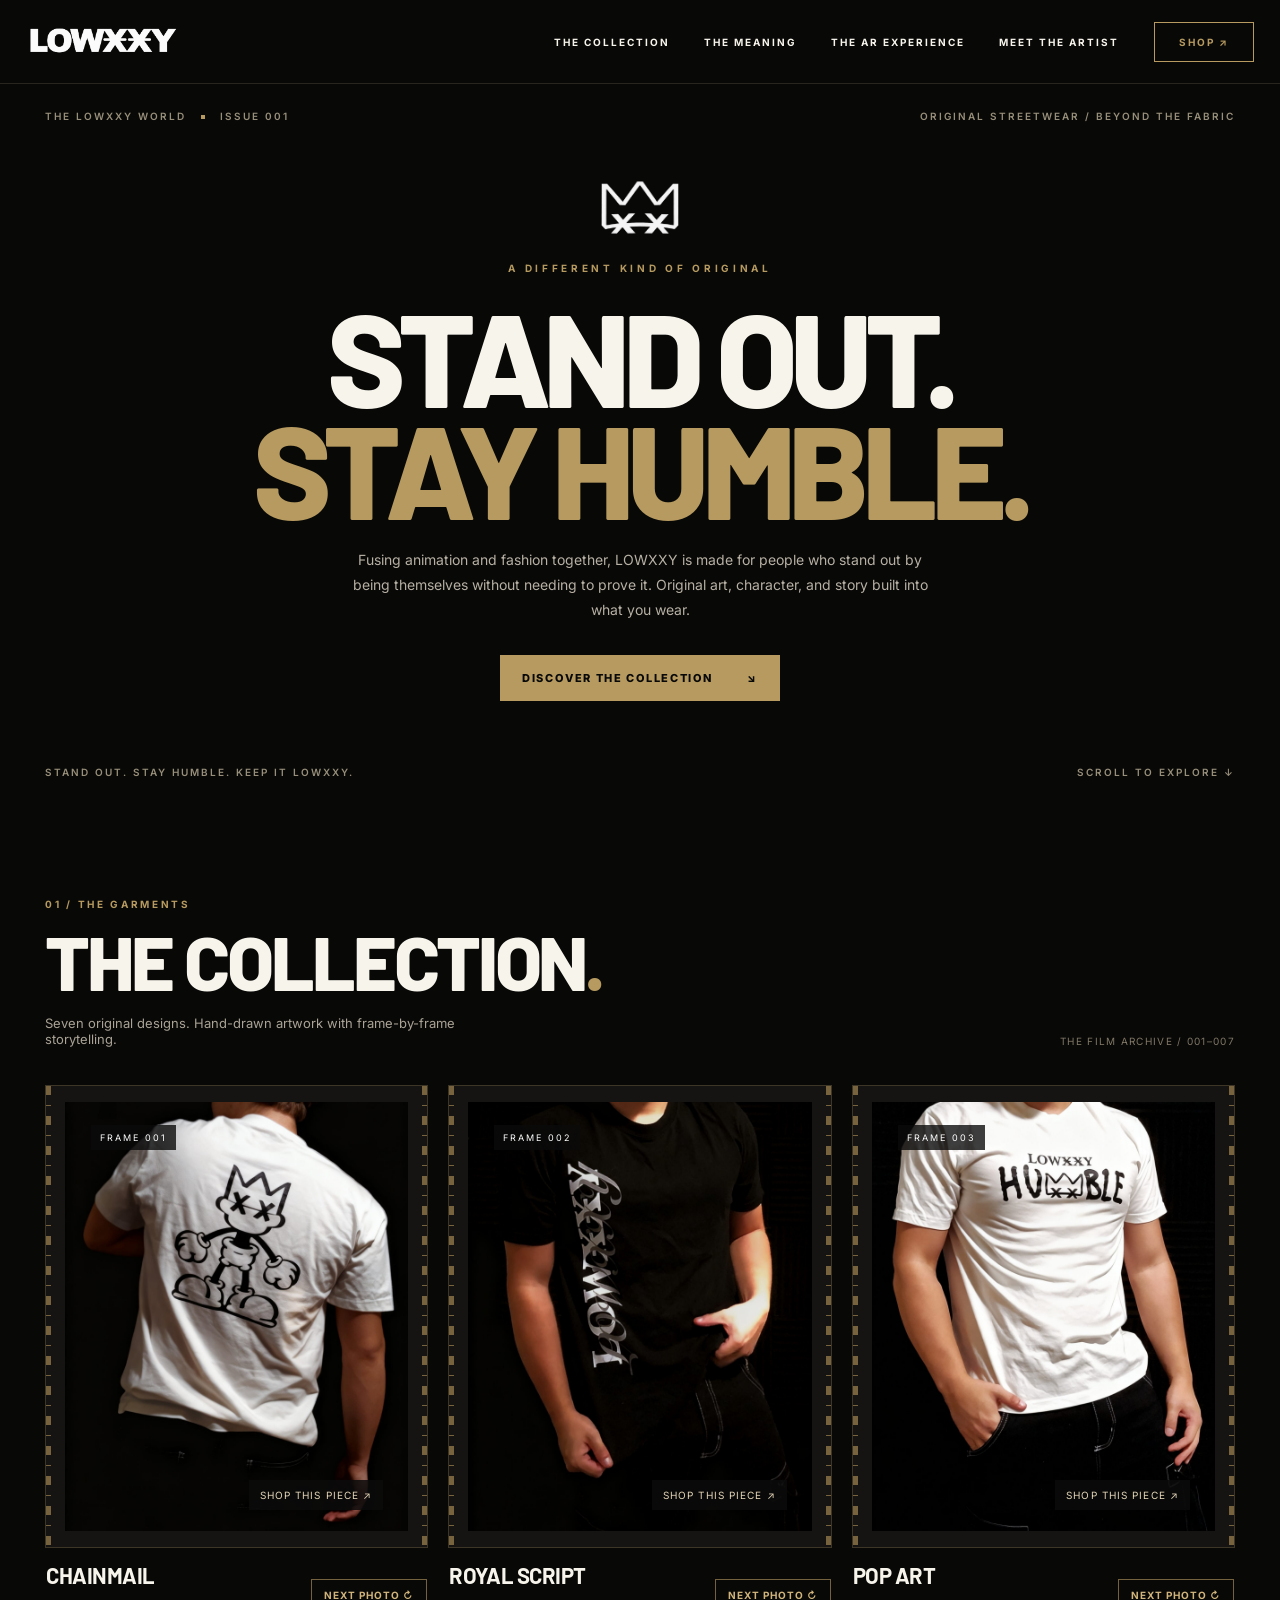
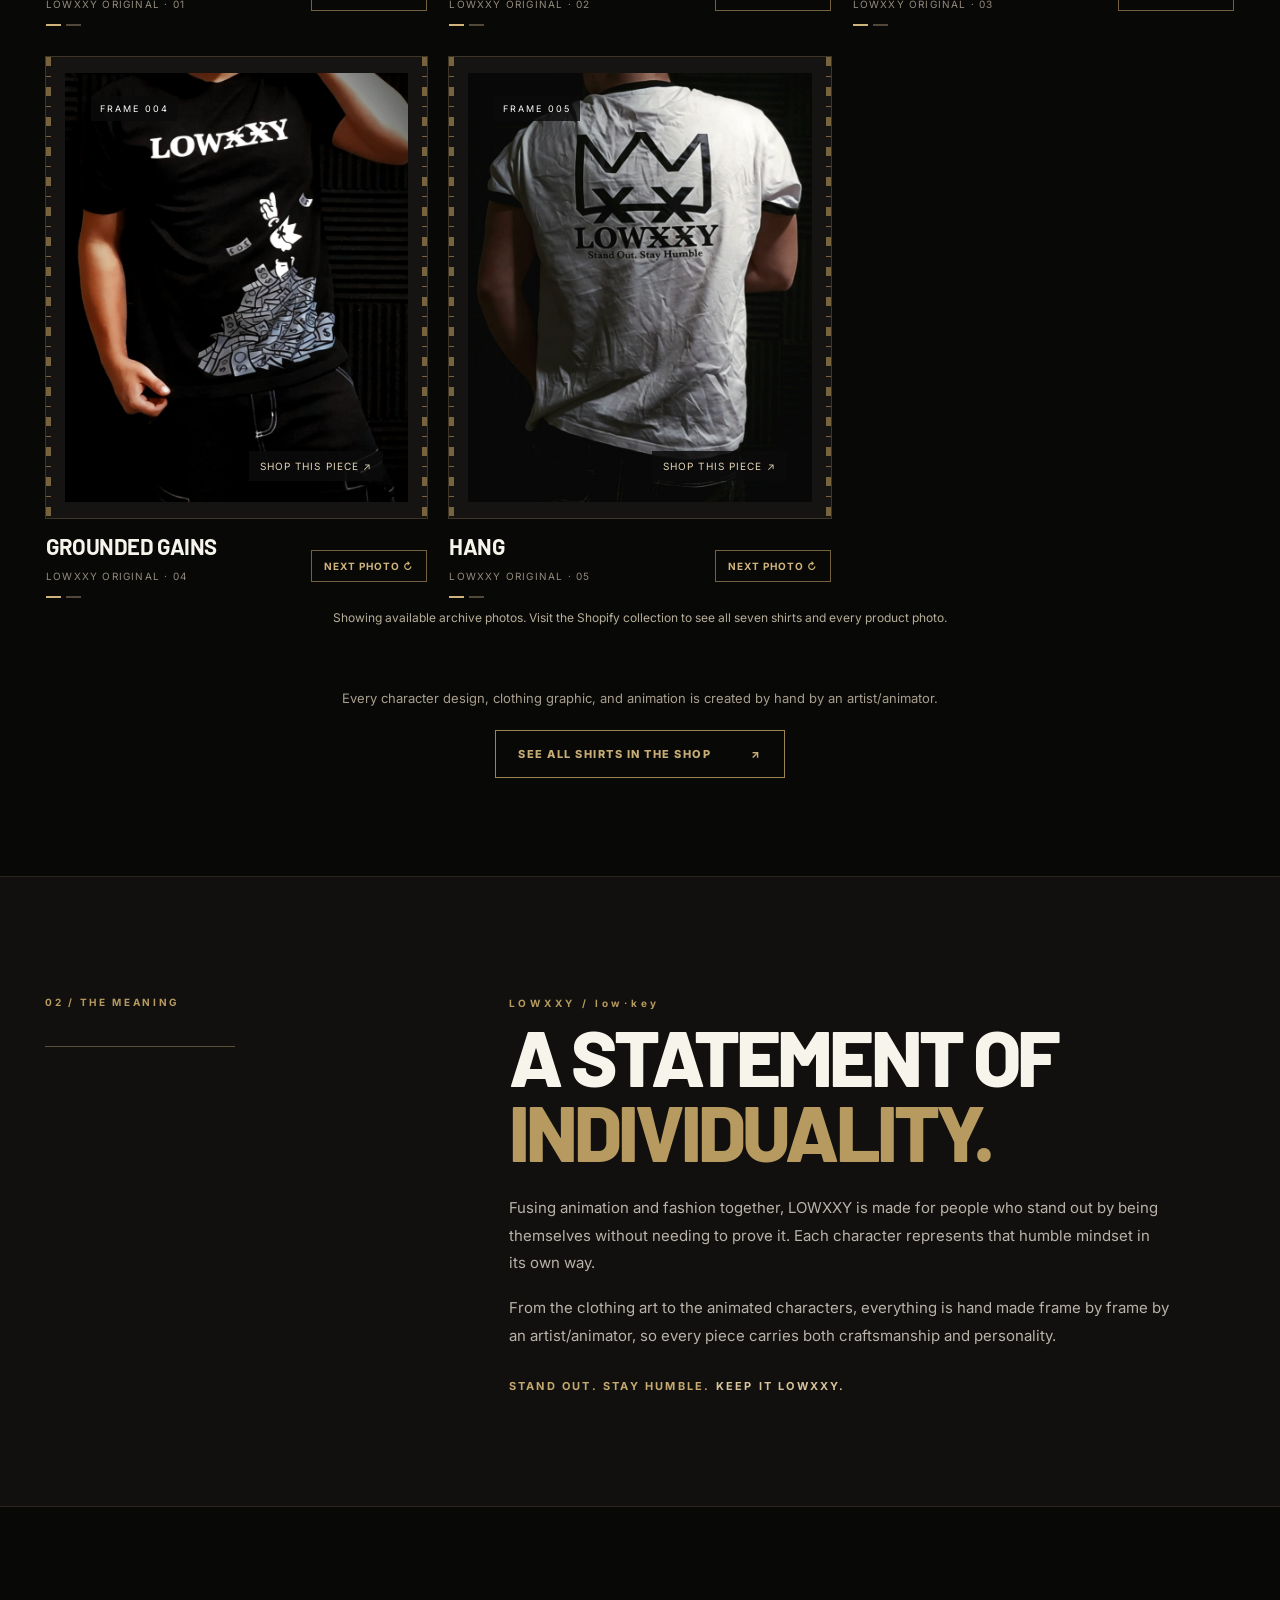
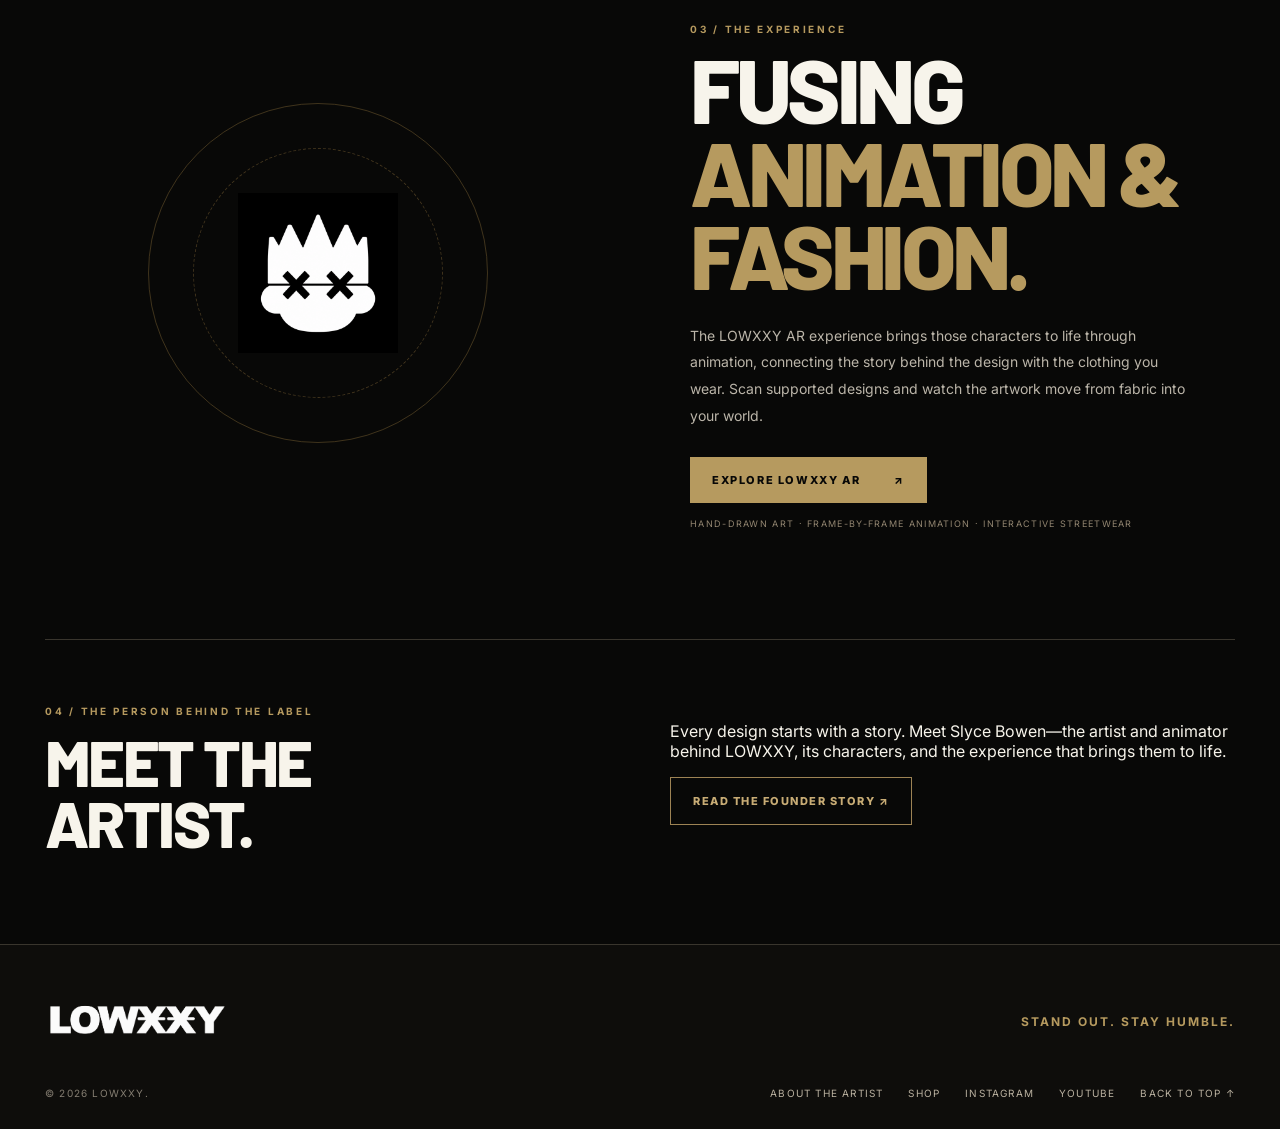
==== commit 0d639c44: "Update index.html" ====
--- a/index.html
+++ b/index.html
@@ -1,9 +1,10 @@
-<!doctype html>
-<html lang="en"><head><meta charset="utf-8"><meta name="viewport" content="width=device-width,initial-scale=1,viewport-fit=cover"><meta name="theme-color" content="#080807"><meta name="description" content="Discover LOWXXY: hand-drawn streetwear, frame-by-frame animation, and the AR experience that fuses fashion and storytelling."><link rel="canonical" href="https://lowxxy.github.io/lowxxy-discover/"><title>Discover LOWXXY — Stand Out. Stay Humble.</title><link rel="icon" href="favicon-96.png"><link rel="preconnect" href="https://fonts.googleapis.com"><link rel="preconnect" href="https://fonts.gstatic.com" crossorigin><link href="https://fonts.googleapis.com/css2?family=Barlow:wght@400;500;600;700;800;900&family=Inter:wght@400;500;600;700&display=swap" rel="stylesheet"><link rel="stylesheet" href="styles.css"></head>
-<body id="top"><header class="site-header"><div class="header-inner"><a class="brand" href="#top" aria-label="LOWXXY Home"><img src="lowxxy-wordmark-white-tight.png" alt="LOWXXY"></a><nav class="main-nav" aria-label="Main menu"><a href="#collection">THE COLLECTION</a><a href="#vision">THE MEANING</a><a href="#experience">THE AR EXPERIENCE</a></nav><a class="header-shop" href="https://lowxxy.myshopify.com/collections/made-to-stand-out">SHOP ↗</a><button class="menu-toggle" aria-label="Open menu" aria-expanded="false">☰</button></div><nav id="mobile-nav" class="mobile-nav" hidden><a href="#collection">THE COLLECTION</a><a href="#vision">THE MEANING</a><a href="#experience">THE AR EXPERIENCE</a><a href="https://lowxxy.myshopify.com/collections/made-to-stand-out">SHOP ↗</a></nav></header>
-<main><section class="intro wrapper"><div class="intro-top"><span class="edition">THE LOWXXY WORLD <i></i> ISSUE 001</span><span class="intro-right">ORIGINAL STREETWEAR / BEYOND THE FABRIC</span></div><div class="intro-center"><img class="hero-crown" src="lowxxy-crown-white.png" alt="LOWXXY crown"><p class="intro-kicker">A DIFFERENT KIND OF ORIGINAL</p><h1>STAND OUT.<br><em>STAY HUMBLE.</em></h1><p class="intro-copy">Fusing animation and fashion together, LOWXXY is made for people who stand out by being themselves without needing to prove it. Original art, character, and story built into what you wear.</p><a class="primary-link" href="#collection">DISCOVER THE COLLECTION <span>↘</span></a></div><div class="intro-bottom"><span>STAND OUT. STAY HUMBLE. KEEP IT LOWXXY.</span><span>SCROLL TO EXPLORE ↓</span></div></section>
-<section id="collection" class="collection-section wrapper"><div class="section-heading"><div><p class="eyebrow">01 / THE GARMENTS</p><h2>THE COLLECTION<span class="gold-dot">.</span></h2><p>Seven original designs. Hand-drawn artwork with frame-by-frame storytelling.</p></div><span class="section-index">THE FILM ARCHIVE / 001–007</span></div><div id="product-grid" class="product-grid" aria-live="polite"><div class="loading-products">LOADING THE COLLECTION…</div></div><p id="collection-note" class="collection-note" hidden></p><div class="collection-outro"><p class="collection-art-note">Every character design, clothing graphic, and animation is created by hand by an artist/animator.</p><a href="https://lowxxy.myshopify.com/collections/made-to-stand-out" class="outline-link">SEE ALL SHIRTS IN THE SHOP <span>↗</span></a></div></section>
-<section id="vision" class="vision-section"><div class="wrapper vision-inner"><div class="vision-label"><span class="eyebrow">02 / THE MEANING</span><div class="vision-rule"></div></div><div class="vision-text"><p class="overline">LOWXXY / low·key</p><h2>A STATEMENT OF<br><em>INDIVIDUALITY.</em></h2><p>Fusing animation and fashion together, LOWXXY is made for people who stand out by being themselves without needing to prove it. Each character represents that humble mindset in its own way.</p><p class="vision-secondary">From the clothing art to the animated characters, everything is hand made frame by frame by an artist/animator, so every piece carries both craftsmanship and personality.</p><div class="vision-sign">STAND OUT. STAY HUMBLE. <span>KEEP IT LOWXXY.</span></div></div></div></section>
-<section id="experience" class="experience-section wrapper"><div class="experience-mark"><div class="orbit orbit-one"></div><div class="orbit orbit-two"></div><img src="lowxxy-character-face.png" alt="LOWXXY character face"></div><div class="experience-copy"><span class="eyebrow">03 / THE EXPERIENCE</span><h2>FUSING<br><em>ANIMATION &amp; FASHION.</em></h2><p>The LOWXXY AR experience brings those characters to life through animation, connecting the story behind the design with the clothing you wear. Scan supported designs and watch the artwork move from fabric into your world.</p><a class="primary-link" href="https://lowxxy.github.io/Lowxxy-AR/">EXPLORE LOWXXY AR <span>↗</span></a><small>HAND-DRAWN ART · FRAME-BY-FRAME ANIMATION · INTERACTIVE STREETWEAR</small></div></section>
-<section class="founder-section wrapper"><div><p class="eyebrow">04 / THE PERSON BEHIND THE LABEL</p><h2>THE ABOUT ME PAGE<br>IS NEXT.</h2></div><p>The story behind the artist, the characters, and the brand is coming next. This space is ready for your founder page so people can connect with the person behind LOWXXY.<span>ABOUT THE ARTIST / COMING SOON</span></p></section></main>
-<footer><div class="wrapper"><div class="footer-head"><img src="lowxxy-wordmark-white-tight.png" alt="LOWXXY"><span>STAND OUT. STAY HUMBLE.</span></div><div class="footer-bottom"><span>© <span id="year">2026</span> LOWXXY.</span><div><a href="https://lowxxy.myshopify.com/">SHOP</a><a href="https://www.instagram.com/lowxxy.brand">INSTAGRAM</a><a href="https://www.youtube.com/@Lowxxy">YOUTUBE</a><a href="#top">BACK TO TOP ↑</a></div></div></div></footer><script src="script.js" defer></script></body></html>
+<!DOCTYPE html>
+
+<html lang="en"><head><meta charset="utf-8"/><meta content="width=device-width,initial-scale=1,viewport-fit=cover" name="viewport"/><meta content="#080807" name="theme-color"/><meta content="Discover LOWXXY: hand-drawn streetwear, frame-by-frame animation, and the AR experience that fuses fashion and storytelling." name="description"/><link href="https://lowxxy.github.io/lowxxy-discover/" rel="canonical"/><title>Discover LOWXXY — Stand Out. Stay Humble.</title><link href="favicon-96.png" rel="icon"/><link href="https://fonts.googleapis.com" rel="preconnect"/><link crossorigin="" href="https://fonts.gstatic.com" rel="preconnect"/><link href="https://fonts.googleapis.com/css2?family=Barlow:wght@400;500;600;700;800;900&amp;family=Inter:wght@400;500;600;700&amp;display=swap" rel="stylesheet"/><link href="styles.css" rel="stylesheet"/></head>
+<body id="top"><header class="site-header"><div class="header-inner"><a aria-label="LOWXXY Home" class="brand" href="#top"><img alt="LOWXXY" src="lowxxy-wordmark-white-tight.png"/></a><nav aria-label="Main menu" class="main-nav"><a href="#collection">THE COLLECTION</a><a href="#vision">THE MEANING</a><a href="#experience">THE AR EXPERIENCE</a><a href="about.html">MEET THE ARTIST</a></nav><a class="header-shop" href="https://lowxxy.myshopify.com/collections/made-to-stand-out">SHOP ↗</a><button aria-expanded="false" aria-label="Open menu" class="menu-toggle">☰</button></div><nav class="mobile-nav" hidden="" id="mobile-nav"><a href="#collection">THE COLLECTION</a><a href="#vision">THE MEANING</a><a href="#experience">THE AR EXPERIENCE</a><a href="https://lowxxy.myshopify.com/collections/made-to-stand-out">SHOP ↗</a><a href="about.html">MEET THE ARTIST</a></nav></header>
+<main><section class="intro wrapper"><div class="intro-top"><span class="edition">THE LOWXXY WORLD <i></i> ISSUE 001</span><span class="intro-right">ORIGINAL STREETWEAR / BEYOND THE FABRIC</span></div><div class="intro-center"><img alt="LOWXXY crown" class="hero-crown" src="lowxxy-crown-white.png"/><p class="intro-kicker">A DIFFERENT KIND OF ORIGINAL</p><h1>STAND OUT.<br/><em>STAY HUMBLE.</em></h1><p class="intro-copy">Fusing animation and fashion together, LOWXXY is made for people who stand out by being themselves without needing to prove it. Original art, character, and story built into what you wear.</p><a class="primary-link" href="#collection">DISCOVER THE COLLECTION <span>↘</span></a></div><div class="intro-bottom"><span>STAND OUT. STAY HUMBLE. KEEP IT LOWXXY.</span><span>SCROLL TO EXPLORE ↓</span></div></section>
+<section class="collection-section wrapper" id="collection"><div class="section-heading"><div><p class="eyebrow">01 / THE GARMENTS</p><h2>THE COLLECTION<span class="gold-dot">.</span></h2><p>Seven original designs. Hand-drawn artwork with frame-by-frame storytelling.</p></div><span class="section-index">THE FILM ARCHIVE / 001–007</span></div><div aria-live="polite" class="product-grid" id="product-grid"><div class="loading-products">LOADING THE COLLECTION…</div></div><p class="collection-note" hidden="" id="collection-note"></p><div class="collection-outro"><p class="collection-art-note">Every character design, clothing graphic, and animation is created by hand by an artist/animator.</p><a class="outline-link" href="https://lowxxy.myshopify.com/collections/made-to-stand-out">SEE ALL SHIRTS IN THE SHOP <span>↗</span></a></div></section>
+<section class="vision-section" id="vision"><div class="wrapper vision-inner"><div class="vision-label"><span class="eyebrow">02 / THE MEANING</span><div class="vision-rule"></div></div><div class="vision-text"><p class="overline">LOWXXY / low·key</p><h2>A STATEMENT OF<br/><em>INDIVIDUALITY.</em></h2><p>Fusing animation and fashion together, LOWXXY is made for people who stand out by being themselves without needing to prove it. Each character represents that humble mindset in its own way.</p><p class="vision-secondary">From the clothing art to the animated characters, everything is hand made frame by frame by an artist/animator, so every piece carries both craftsmanship and personality.</p><div class="vision-sign">STAND OUT. STAY HUMBLE. <span>KEEP IT LOWXXY.</span></div></div></div></section>
+<section class="experience-section wrapper" id="experience"><div class="experience-mark"><div class="orbit orbit-one"></div><div class="orbit orbit-two"></div><img alt="LOWXXY character face" src="lowxxy-character-face.png"/></div><div class="experience-copy"><span class="eyebrow">03 / THE EXPERIENCE</span><h2>FUSING<br/><em>ANIMATION &amp; FASHION.</em></h2><p>The LOWXXY AR experience brings those characters to life through animation, connecting the story behind the design with the clothing you wear. Scan supported designs and watch the artwork move from fabric into your world.</p><a class="primary-link" href="https://lowxxy.github.io/Lowxxy-AR/">EXPLORE LOWXXY AR <span>↗</span></a><small>HAND-DRAWN ART · FRAME-BY-FRAME ANIMATION · INTERACTIVE STREETWEAR</small></div></section>
+<section class="founder-section wrapper"><div><p class="eyebrow">04 / THE PERSON BEHIND THE LABEL</p><h2>MEET THE <br/>ARTIST.</h2></div><div class="founder-invite"><p>Every design starts with a story. Meet Slyce Bowen—the artist and animator behind LOWXXY, its characters, and the experience that brings them to life.</p><a class="outline-link" href="about.html">READ THE FOUNDER STORY ↗</a></div></section></main>
+<footer><div class="wrapper"><div class="footer-head"><img alt="LOWXXY" src="lowxxy-wordmark-white-tight.png"/><span>STAND OUT. STAY HUMBLE.</span></div><div class="footer-bottom"><span>© <span id="year">2026</span> LOWXXY.</span><div><a href="about.html">ABOUT THE ARTIST</a><a href="https://lowxxy.myshopify.com/">SHOP</a><a href="https://www.instagram.com/lowxxy.brand">INSTAGRAM</a><a href="https://www.youtube.com/@Lowxxy">YOUTUBE</a><a href="#top">BACK TO TOP ↑</a></div></div></div></footer><script defer="" src="script.js"></script></body></html>
--- a/styles.css
+++ b/styles.css
@@ -1 +1,12 @@
 *{box-sizing:border-box}html{scroll-behavior:smooth}body{margin:0;color:#f7f4eb;background:#080807;font-family:Inter,Arial,sans-serif;-webkit-font-smoothing:antialiased}a{color:inherit;text-decoration:none}button{font:inherit}img{max-width:100%}:root{--gold:#b69a5f;--muted:#a49e91;--line:#39352d}.wrapper{width:min(1190px,calc(100% - 56px));margin:auto}.site-header{border-bottom:1px solid #28251e;position:relative;z-index:5;background:#080807}.header-inner{max-width:1340px;margin:auto;padding:13px 26px;display:flex;align-items:center;gap:35px;min-height:83px}.brand img{display:block;width:152px;height:auto;object-fit:contain;object-position:left center}.main-nav{margin-left:auto;display:flex;gap:34px}.main-nav a,.header-shop,.mobile-nav a{font-size:10px;font-weight:700;letter-spacing:2px;white-space:nowrap}.main-nav a:hover,.header-shop:hover,footer a:hover{color:var(--gold)}.header-shop{border:1px solid var(--gold);padding:13px 24px;color:var(--gold)}.menu-toggle{display:none;border:0;color:white;background:none;font-size:25px;margin-left:auto}.mobile-nav{display:none}.intro{min-height:min(710px,88svh);display:flex;flex-direction:column}.intro-top,.intro-bottom{display:flex;justify-content:space-between;gap:15px;align-items:center;font-size:10px;font-weight:600;letter-spacing:2px;color:#988f7a;padding-top:26px}.intro-top i{display:inline-block;width:4px;height:4px;background:var(--gold);margin:0 10px;vertical-align:middle}.intro-center{margin:auto;text-align:center;max-width:890px;padding:55px 0 65px}.hero-crown{display:block;width:90px;height:auto;object-fit:contain;margin:0 auto 24px;opacity:1}.intro-kicker,.overline{color:var(--gold);font-size:10px;font-weight:700;letter-spacing:3.7px}.intro h1{font-family:Barlow,Arial,sans-serif;font-weight:800;font-size:clamp(64px,10.3vw,143px);line-height:.85;letter-spacing:-.055em;margin:25px 0 24px}.intro h1 em,.vision-text h2 em,.experience-copy h2 em{font-style:normal;color:var(--gold)}.intro-copy{max-width:585px;margin:0 auto 32px;line-height:1.8;font-size:14px;color:#b7b0a4}.primary-link{display:inline-flex;gap:34px;background:#b69a5f;color:#080807;padding:16px 22px;font-size:11px;font-weight:800;letter-spacing:1.6px;align-items:center}.primary-link:hover{background:#d3b779}.intro-bottom{padding:0 0 30px}.collection-section{padding:90px 0 98px}.section-heading{display:flex;justify-content:space-between;align-items:end;margin-bottom:38px;gap:30px}.eyebrow{font-size:10px;font-weight:700;letter-spacing:2.7px;color:var(--gold);margin:0 0 15px}.section-heading h2,.founder-section h2{font-family:Barlow,sans-serif;font-size:clamp(45px,6vw,76px);line-height:.95;letter-spacing:-.04em;font-weight:800;margin:0}.gold-dot{color:var(--gold)}.section-heading p:not(.eyebrow){color:#aaa396;font-size:13px;margin:18px 0 0;max-width:470px}.section-index{color:#807766;font-size:10px;letter-spacing:1.3px}.product-grid{display:grid;grid-template-columns:repeat(3,minmax(0,1fr));gap:30px 20px}.loading-products{grid-column:1/-1;text-align:center;padding:70px;color:var(--gold);font-size:11px;letter-spacing:2px}.product-card{min-width:0}.film-frame{position:relative;display:block;background:#151412;padding:16px 11px;overflow:hidden;border:1px solid #3d3526}.film-frame:before,.film-frame:after{content:'';display:block;position:absolute;z-index:2;top:0;bottom:0;width:10px;left:0;background:repeating-linear-gradient(to bottom,#a88c55 0 9px,transparent 9px 19px,#a88c55 19px 20px,transparent 20px 30px);opacity:.67;mask-image:linear-gradient(90deg,#000 0 5px,transparent 5px)}.film-frame:after{left:auto;right:0;transform:scaleX(-1)}.frame-media{position:relative;background:#1b1b19;aspect-ratio:4/5;overflow:hidden;margin:0 8px}.frame-media img{width:100%;height:100%;object-fit:cover;display:block;transition:transform .6s ease,opacity .25s}.film-frame:hover .frame-media img{transform:scale(1.035)}.film-counter{position:absolute;z-index:2;top:23px;left:26px;color:#fff;font-size:9px;letter-spacing:2px;background:#0b0b0bc9;padding:7px 9px}.frame-foot{position:absolute;z-index:2;bottom:21px;right:25px;background:#0b0b0bd8;color:#e4d6b8;font-size:10px;letter-spacing:1.1px;padding:9px 11px}.product-info{padding:15px 1px 0;display:flex;align-items:center;justify-content:space-between;gap:12px}.product-info h3{font-family:Barlow,sans-serif;line-height:1.1;font-size:22px;text-transform:uppercase;margin:0 0 5px;font-weight:700;letter-spacing:-.02em}.product-meta{font-size:10px;color:#948b7d;letter-spacing:1.2px}.product-control{flex-shrink:0;border:1px solid #74613e;color:#d0b47b;padding:9px 12px;background:transparent;cursor:pointer;font-size:10px;font-weight:700;letter-spacing:1px}.product-control:hover{background:#3d3324}.photo-dots{display:flex;gap:5px;margin-top:12px}.photo-dots span{width:15px;height:2px;background:#514839}.photo-dots span.active{background:#cfb47a}.collection-outro{text-align:center;padding-top:50px}.collection-art-note{margin:0 0 20px;color:#a89e8d;font-size:13px;line-height:1.8}.outline-link{display:inline-flex;align-items:center;gap:40px;border:1px solid #9d8354;color:#c8ac75;padding:16px 22px;font-size:11px;letter-spacing:1.5px;font-weight:800}.outline-link:hover{background:#211b13}.collection-note{text-align:center;color:#b7ae99;font-size:12px}.vision-section{background:#11100e;border-top:1px solid #2a271f;border-bottom:1px solid #2a271f}.vision-inner{display:grid;grid-template-columns:1fr 2fr;gap:60px;padding:110px 0}.vision-rule{height:1px;max-width:200px;background:#5e5038;margin-top:30px}.vision-text h2,.experience-copy h2{font-family:Barlow,sans-serif;font-weight:800;font-size:clamp(55px,7vw,95px);line-height:.93;letter-spacing:-.05em;margin:10px 0 26px}.vision-text>p:not(.overline){color:#b9b2a8;max-width:660px;line-height:1.9;font-size:15px}.vision-secondary{margin-top:20px}.vision-sign{margin-top:36px;font-size:11px;font-weight:700;letter-spacing:2.2px;color:#c6a96e}.vision-sign span{color:#d8c39a}.experience-section{padding:110px 0;display:grid;grid-template-columns:1fr 1fr;gap:100px;align-items:center}.experience-mark{height:420px;display:flex;align-items:center;justify-content:center;position:relative}.experience-mark img{width:160px;max-height:180px;object-fit:contain;position:relative;z-index:1}.orbit{border:1px solid #65502b;position:absolute;border-radius:50%;aspect-ratio:1;width:340px;opacity:.6}.orbit-two{width:250px;border-style:dashed;animation:spin 36s linear infinite}@keyframes spin{to{transform:rotate(360deg)}}.experience-copy p:not(.eyebrow){font-size:14px;line-height:1.9;color:#bbb5a9;max-width:500px;margin-bottom:28px}.experience-copy small{display:block;color:#938671;font-size:9px;letter-spacing:1.3px;margin-top:15px}.founder-section{padding:65px 0 90px;display:grid;grid-template-columns:1fr 1fr;gap:60px;border-top:1px solid var(--line)}.founder-section h2{font-size:clamp(42px,5vw,69px)}.founder-section>p{color:#b8b1a7;font-size:14px;line-height:1.9;max-width:440px}.founder-section>p span{display:block;color:var(--gold);font-size:10px;letter-spacing:1.8px;margin-top:22px}footer{border-top:1px solid var(--line);background:#0e0d0b;padding:45px 0 30px}.footer-head,.footer-bottom{display:flex;justify-content:space-between;align-items:center;gap:20px}.footer-head img{width:182px;height:auto;object-fit:contain;object-position:left center}.footer-head span{color:var(--gold);font-size:12px;font-weight:700;letter-spacing:2px}.footer-bottom{padding-top:35px;font-size:10px;letter-spacing:1.2px;color:#857e72}.footer-bottom>div{display:flex;gap:25px}.footer-bottom a{color:#bab1a0}@media(max-width:850px){.main-nav,.header-shop{display:none}.menu-toggle{display:block}.mobile-nav:not([hidden]){display:flex;flex-direction:column;gap:0;background:#100f0d;padding:10px 27px 22px;border-top:1px solid var(--line)}.mobile-nav a{padding:14px 0;border-bottom:1px solid #28241f}.product-grid{grid-template-columns:repeat(2,minmax(0,1fr))}.vision-inner{grid-template-columns:1fr 2fr;gap:25px}.experience-section{gap:25px}.section-index{display:none}}@media(max-width:580px){.wrapper{width:calc(100% - 36px)}.header-inner{padding:9px 18px;min-height:68px}.brand img{width:136px}.intro{min-height:690px;min-height:85svh}.intro-top,.intro-bottom{font-size:8px;letter-spacing:1px}.intro-right{display:none}.intro h1{font-size:clamp(57px,13.2vw,91px)}.intro-center{padding:40px 0}.hero-crown{width:82px}.intro-copy{font-size:13px}.collection-section{padding:55px 0 75px}.section-heading{margin-bottom:25px}.product-grid{grid-template-columns:1fr;gap:32px}.frame-media{aspect-ratio:4/4.7}.film-frame{padding:17px 11px}.vision-inner{grid-template-columns:1fr;padding:70px 0;gap:0}.vision-rule{max-width:140px}.vision-text h2{font-size:58px}.experience-section{padding:65px 0;grid-template-columns:1fr;gap:15px}.experience-mark{height:250px;order:2}.orbit{width:230px}.orbit-two{width:165px}.experience-mark img{width:112px}.experience-copy{order:1}.experience-copy h2{font-size:56px}.founder-section{padding:55px 0 65px;grid-template-columns:1fr;gap:10px}.footer-head,.footer-bottom{align-items:flex-start;flex-direction:column}.footer-bottom>div{flex-wrap:wrap;gap:16px}.footer-head img{width:160px}}@media(prefers-reduced-motion:reduce){html{scroll-behavior:auto}.orbit-two{animation:none}.frame-media img{transition:none}}
+/* V6: tighten Meaning alignment and use original LOWXXY character icon in AR section */
+.vision-inner{grid-template-columns:minmax(190px,0.85fr) minmax(0,1.65fr);align-items:start;column-gap:clamp(40px,7vw,100px)}
+.vision-label{padding-top:9px;display:flex;flex-direction:column;align-items:flex-start}
+.vision-rule{width:100%;max-width:190px;margin-top:23px}
+.vision-text{max-width:670px}
+.vision-text h2{font-size:clamp(56px,6.1vw,87px);margin:10px 0 25px;line-height:.96}
+.vision-text>p:not(.overline){margin:0 0 17px;line-height:1.85}
+.vision-sign{margin-top:27px;line-height:1.75}
+.experience-mark img{width:160px;max-width:48%;max-height:none;height:auto;object-fit:contain;filter:none}
+@media(max-width:850px){.vision-inner{grid-template-columns:minmax(145px,.6fr) minmax(0,1.4fr);column-gap:30px}.vision-text h2{font-size:clamp(46px,6vw,72px)}}
+@media(max-width:580px){.vision-inner{grid-template-columns:1fr;row-gap:20px}.vision-label{padding-top:0}.vision-rule{margin-top:12px;max-width:100px}.vision-text h2{font-size:clamp(48px,12vw,65px)}.experience-mark img{width:112px}}
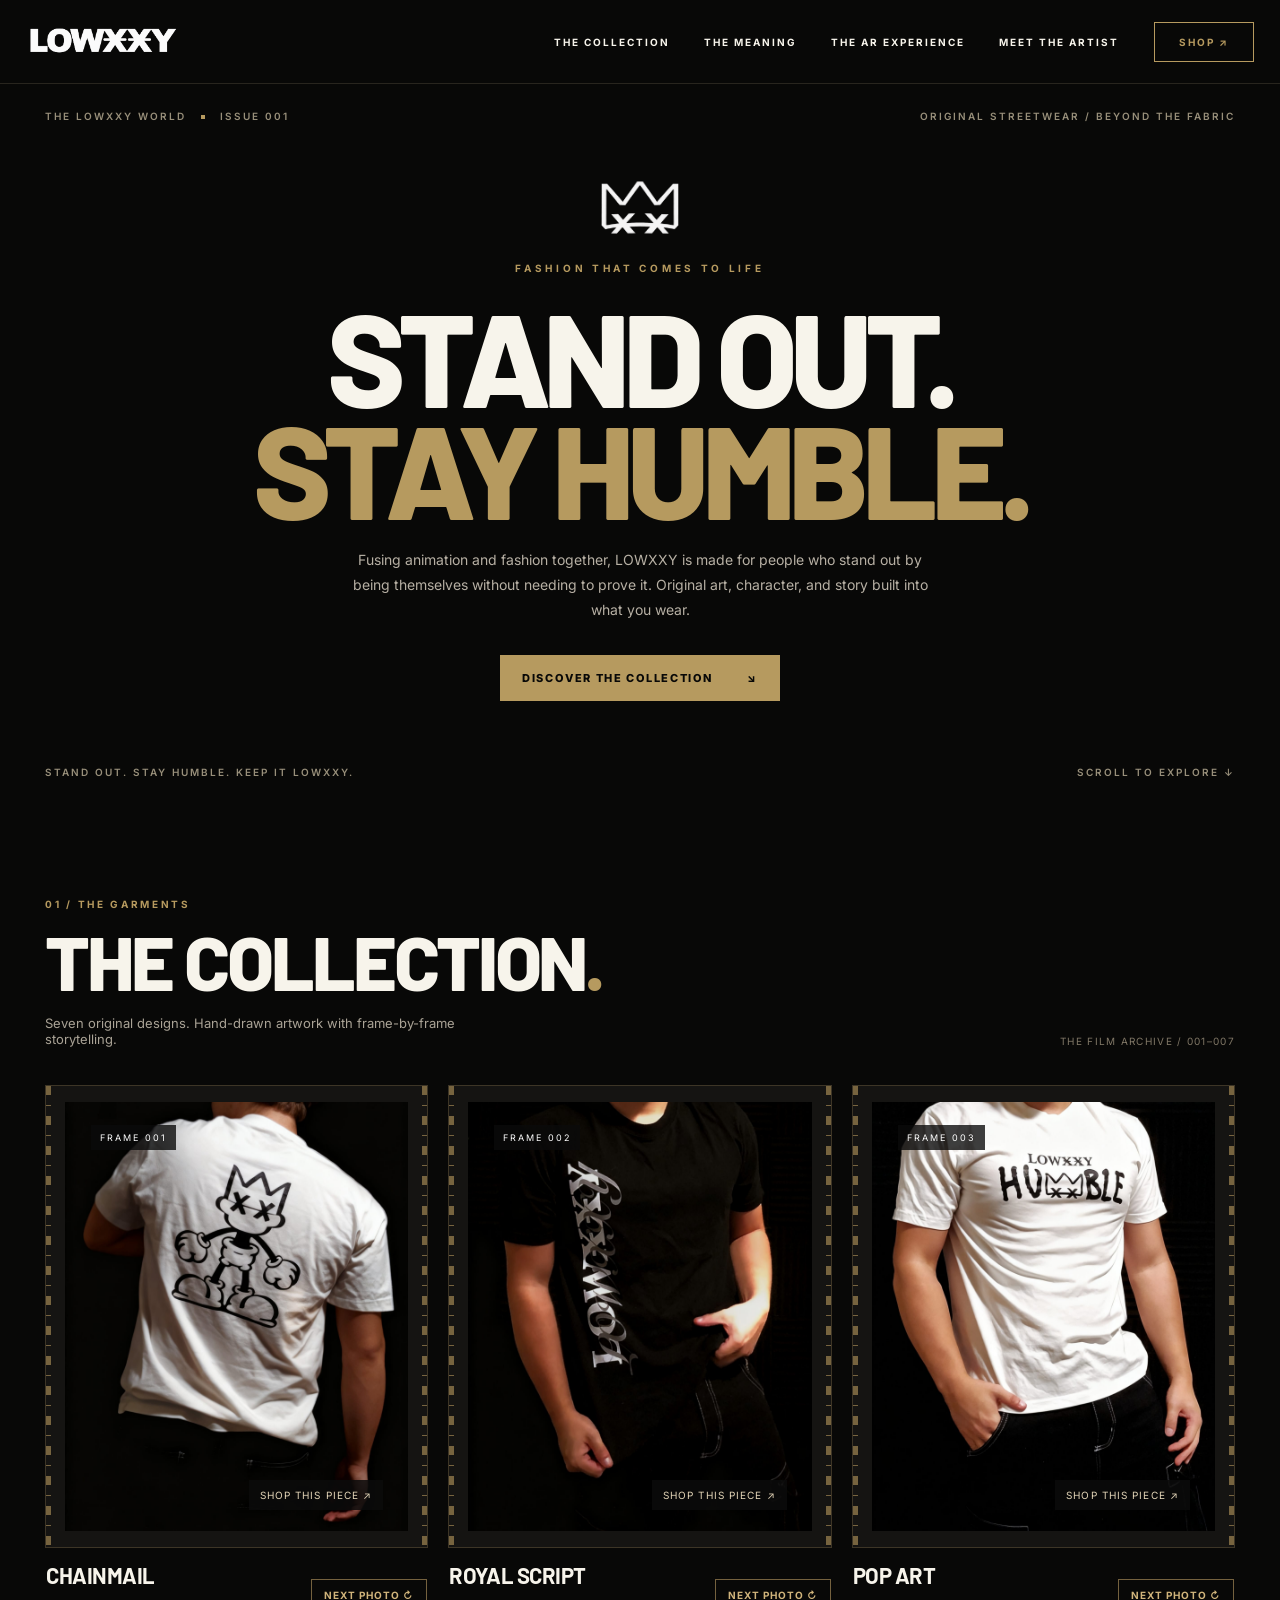
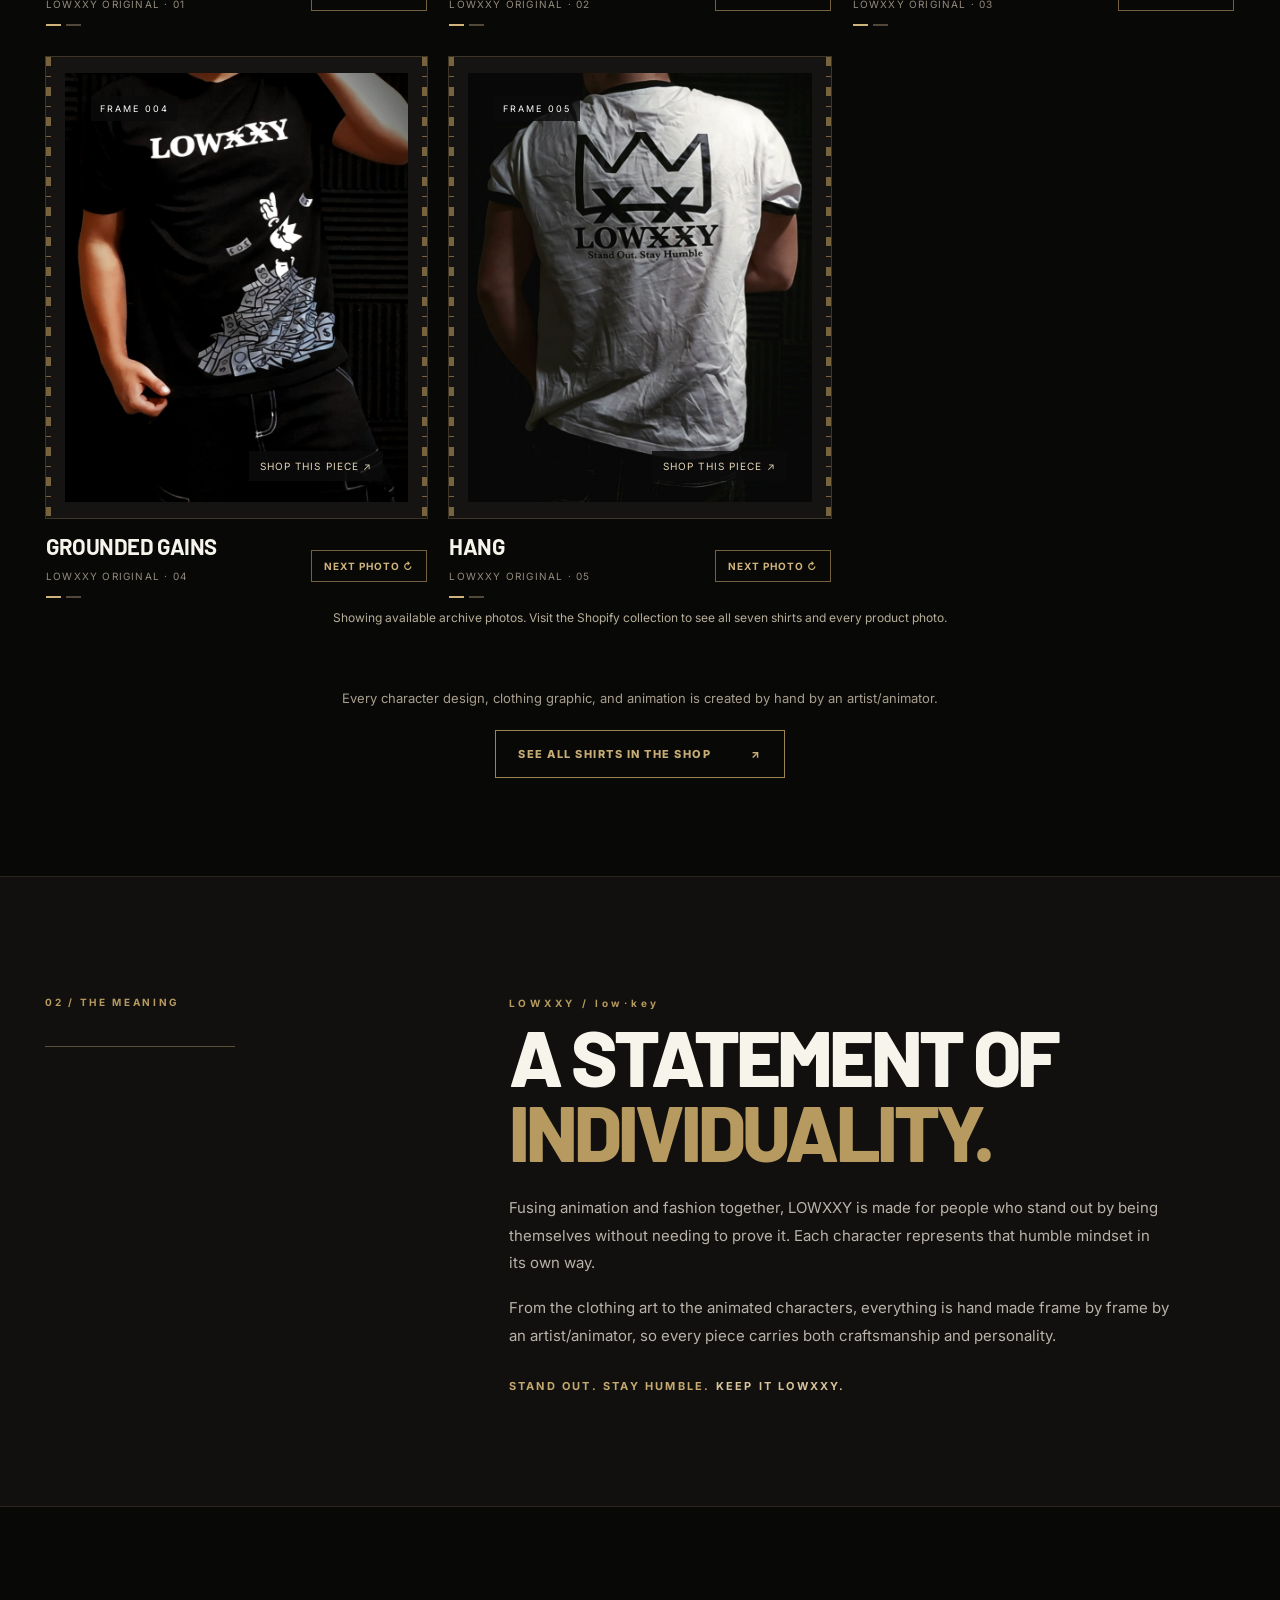
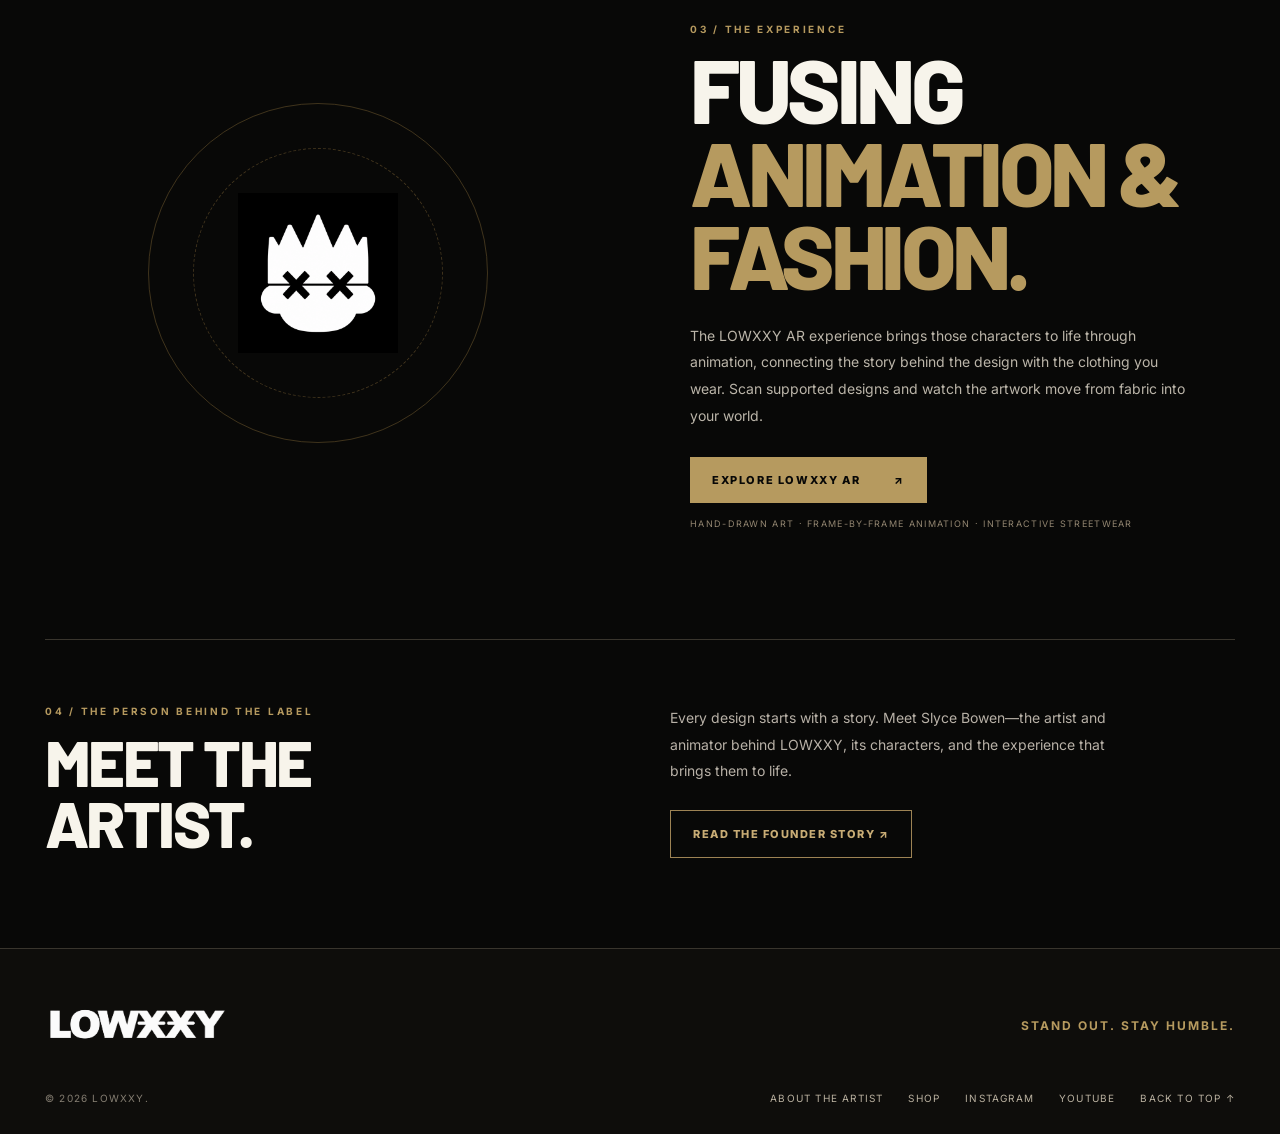
==== commit 12738375: "Update index.html" ====
--- a/index.html
+++ b/index.html
@@ -1,9 +1,57 @@
 <!DOCTYPE html>
 
-<html lang="en"><head><meta charset="utf-8"/><meta content="width=device-width,initial-scale=1,viewport-fit=cover" name="viewport"/><meta content="#080807" name="theme-color"/><meta content="Discover LOWXXY: hand-drawn streetwear, frame-by-frame animation, and the AR experience that fuses fashion and storytelling." name="description"/><link href="https://lowxxy.github.io/lowxxy-discover/" rel="canonical"/><title>Discover LOWXXY — Stand Out. Stay Humble.</title><link href="favicon-96.png" rel="icon"/><link href="https://fonts.googleapis.com" rel="preconnect"/><link crossorigin="" href="https://fonts.gstatic.com" rel="preconnect"/><link href="https://fonts.googleapis.com/css2?family=Barlow:wght@400;500;600;700;800;900&amp;family=Inter:wght@400;500;600;700&amp;display=swap" rel="stylesheet"/><link href="styles.css" rel="stylesheet"/></head>
+<html lang="en"><head><meta charset="utf-8"/><meta content="width=device-width,initial-scale=1,viewport-fit=cover" name="viewport"/><meta content="#080807" name="theme-color"/><meta content="Explore LOWXXY, the independent streetwear brand by artist Slyce Bowen. Seven hand-drawn designs, original characters, and an AR experience where fashion comes to life." name="description"/><link href="https://lowxxy.github.io/lowxxy-discover/" rel="canonical"/><title>LOWXXY | Hand-Drawn Streetwear Meets Animation &amp; AR</title><link href="favicon-96.png" rel="icon"/><link href="https://fonts.googleapis.com" rel="preconnect"/><link crossorigin="" href="https://fonts.gstatic.com" rel="preconnect"/><link href="https://fonts.googleapis.com/css2?family=Barlow:wght@400;500;600;700;800;900&amp;family=Inter:wght@400;500;600;700&amp;display=swap" rel="stylesheet"/><link href="styles.css" rel="stylesheet"/><meta content="index, follow, max-image-preview:large" name="robots"/><meta content="website" property="og:type"/><meta content="LOWXXY" property="og:site_name"/><meta content="LOWXXY — Fashion That Comes to Life" property="og:title"/><meta content="Hand-drawn streetwear meets original character animation. Discover LOWXXY, the world of Lowxxy and King Hubris, and the LOWXXY AR experience." property="og:description"/><meta content="https://lowxxy.github.io/lowxxy-discover/" property="og:url"/><meta content="https://lowxxy.github.io/lowxxy-discover/crown-lowxxy-white-tight.png" property="og:image"/><meta content="summary_large_image" name="twitter:card"/><meta content="LOWXXY — Fashion That Comes to Life" name="twitter:title"/><meta content="Stand Out. Stay Humble. Explore original hand-drawn streetwear and the LOWXXY AR experience." name="twitter:description"/><meta content="https://lowxxy.github.io/lowxxy-discover/crown-lowxxy-white-tight.png" name="twitter:image"/><script type="application/ld+json">{
+  "@context": "https://schema.org",
+  "@graph": [
+    {
+      "@type": "WebSite",
+      "@id": "https://lowxxy.github.io/lowxxy-discover/#website",
+      "url": "https://lowxxy.github.io/lowxxy-discover/",
+      "name": "LOWXXY Discover",
+      "description": "Discover the hand-drawn streetwear, characters, artist, and augmented reality experience of LOWXXY.",
+      "inLanguage": "en-US",
+      "publisher": {
+        "@id": "https://lowxxy.github.io/lowxxy-discover/#brand"
+      }
+    },
+    {
+      "@type": "Brand",
+      "@id": "https://lowxxy.github.io/lowxxy-discover/#brand",
+      "name": "LOWXXY",
+      "alternateName": [
+        "Lowxxy",
+        "Lowxxy Brand"
+      ],
+      "slogan": "Stand Out. Stay Humble.",
+      "url": "https://lowxxy.myshopify.com/",
+      "logo": "https://lowxxy.github.io/lowxxy-discover/crown-lowxxy-white-tight.png",
+      "description": "Independent streetwear label founded by artist and animator Slyce Bowen, fusing hand-drawn fashion art, original animated characters, and augmented reality.",
+      "sameAs": [
+        "https://www.instagram.com/lowxxy.brand",
+        "https://www.youtube.com/@Lowxxy"
+      ],
+      "founder": {
+        "@id": "https://lowxxy.github.io/lowxxy-discover/about.html#slyce"
+      }
+    },
+    {
+      "@type": "WebPage",
+      "@id": "https://lowxxy.github.io/lowxxy-discover/#webpage",
+      "url": "https://lowxxy.github.io/lowxxy-discover/",
+      "name": "LOWXXY | Hand-Drawn Streetwear Meets Animation & AR",
+      "isPartOf": {
+        "@id": "https://lowxxy.github.io/lowxxy-discover/#website"
+      },
+      "about": {
+        "@id": "https://lowxxy.github.io/lowxxy-discover/#brand"
+      },
+      "inLanguage": "en-US"
+    }
+  ]
+}</script></head>
 <body id="top"><header class="site-header"><div class="header-inner"><a aria-label="LOWXXY Home" class="brand" href="#top"><img alt="LOWXXY" src="lowxxy-wordmark-white-tight.png"/></a><nav aria-label="Main menu" class="main-nav"><a href="#collection">THE COLLECTION</a><a href="#vision">THE MEANING</a><a href="#experience">THE AR EXPERIENCE</a><a href="about.html">MEET THE ARTIST</a></nav><a class="header-shop" href="https://lowxxy.myshopify.com/collections/made-to-stand-out">SHOP ↗</a><button aria-expanded="false" aria-label="Open menu" class="menu-toggle">☰</button></div><nav class="mobile-nav" hidden="" id="mobile-nav"><a href="#collection">THE COLLECTION</a><a href="#vision">THE MEANING</a><a href="#experience">THE AR EXPERIENCE</a><a href="https://lowxxy.myshopify.com/collections/made-to-stand-out">SHOP ↗</a><a href="about.html">MEET THE ARTIST</a></nav></header>
-<main><section class="intro wrapper"><div class="intro-top"><span class="edition">THE LOWXXY WORLD <i></i> ISSUE 001</span><span class="intro-right">ORIGINAL STREETWEAR / BEYOND THE FABRIC</span></div><div class="intro-center"><img alt="LOWXXY crown" class="hero-crown" src="lowxxy-crown-white.png"/><p class="intro-kicker">A DIFFERENT KIND OF ORIGINAL</p><h1>STAND OUT.<br/><em>STAY HUMBLE.</em></h1><p class="intro-copy">Fusing animation and fashion together, LOWXXY is made for people who stand out by being themselves without needing to prove it. Original art, character, and story built into what you wear.</p><a class="primary-link" href="#collection">DISCOVER THE COLLECTION <span>↘</span></a></div><div class="intro-bottom"><span>STAND OUT. STAY HUMBLE. KEEP IT LOWXXY.</span><span>SCROLL TO EXPLORE ↓</span></div></section>
-<section class="collection-section wrapper" id="collection"><div class="section-heading"><div><p class="eyebrow">01 / THE GARMENTS</p><h2>THE COLLECTION<span class="gold-dot">.</span></h2><p>Seven original designs. Hand-drawn artwork with frame-by-frame storytelling.</p></div><span class="section-index">THE FILM ARCHIVE / 001–007</span></div><div aria-live="polite" class="product-grid" id="product-grid"><div class="loading-products">LOADING THE COLLECTION…</div></div><p class="collection-note" hidden="" id="collection-note"></p><div class="collection-outro"><p class="collection-art-note">Every character design, clothing graphic, and animation is created by hand by an artist/animator.</p><a class="outline-link" href="https://lowxxy.myshopify.com/collections/made-to-stand-out">SEE ALL SHIRTS IN THE SHOP <span>↗</span></a></div></section>
+<main><section class="intro wrapper"><div class="intro-top"><span class="edition">THE LOWXXY WORLD <i></i> ISSUE 001</span><span class="intro-right">ORIGINAL STREETWEAR / BEYOND THE FABRIC</span></div><div class="intro-center"><img alt="LOWXXY crown" class="hero-crown" src="lowxxy-crown-white.png"/><p class="intro-kicker">FASHION THAT COMES TO LIFE</p><h1>STAND OUT.<br/><em>STAY HUMBLE.</em></h1><p class="intro-copy">Fusing animation and fashion together, LOWXXY is made for people who stand out by being themselves without needing to prove it. Original art, character, and story built into what you wear.</p><a class="primary-link" href="#collection">DISCOVER THE COLLECTION <span>↘</span></a></div><div class="intro-bottom"><span>STAND OUT. STAY HUMBLE. KEEP IT LOWXXY.</span><span>SCROLL TO EXPLORE ↓</span></div></section>
+<section class="collection-section wrapper" id="collection"><div class="section-heading"><div><p class="eyebrow">01 / THE GARMENTS</p><h2>THE COLLECTION<span class="gold-dot">.</span></h2><p>Seven original designs. Hand-drawn artwork with frame-by-frame storytelling.</p></div><span class="section-index">THE FILM ARCHIVE / 001–007</span></div><div aria-live="polite" class="product-grid" id="product-grid"><div class="loading-products">LOADING THE COLLECTION…</div></div><noscript><a href="https://lowxxy.myshopify.com/collections/made-to-stand-out">Browse all seven LOWXXY shirt designs on the official store</a></noscript><p class="collection-note" hidden="" id="collection-note"></p><div class="collection-outro"><p class="collection-art-note">Every character design, clothing graphic, and animation is created by hand by an artist/animator.</p><a class="outline-link" href="https://lowxxy.myshopify.com/collections/made-to-stand-out">SEE ALL SHIRTS IN THE SHOP <span>↗</span></a></div></section>
 <section class="vision-section" id="vision"><div class="wrapper vision-inner"><div class="vision-label"><span class="eyebrow">02 / THE MEANING</span><div class="vision-rule"></div></div><div class="vision-text"><p class="overline">LOWXXY / low·key</p><h2>A STATEMENT OF<br/><em>INDIVIDUALITY.</em></h2><p>Fusing animation and fashion together, LOWXXY is made for people who stand out by being themselves without needing to prove it. Each character represents that humble mindset in its own way.</p><p class="vision-secondary">From the clothing art to the animated characters, everything is hand made frame by frame by an artist/animator, so every piece carries both craftsmanship and personality.</p><div class="vision-sign">STAND OUT. STAY HUMBLE. <span>KEEP IT LOWXXY.</span></div></div></div></section>
 <section class="experience-section wrapper" id="experience"><div class="experience-mark"><div class="orbit orbit-one"></div><div class="orbit orbit-two"></div><img alt="LOWXXY character face" src="lowxxy-character-face.png"/></div><div class="experience-copy"><span class="eyebrow">03 / THE EXPERIENCE</span><h2>FUSING<br/><em>ANIMATION &amp; FASHION.</em></h2><p>The LOWXXY AR experience brings those characters to life through animation, connecting the story behind the design with the clothing you wear. Scan supported designs and watch the artwork move from fabric into your world.</p><a class="primary-link" href="https://lowxxy.github.io/Lowxxy-AR/">EXPLORE LOWXXY AR <span>↗</span></a><small>HAND-DRAWN ART · FRAME-BY-FRAME ANIMATION · INTERACTIVE STREETWEAR</small></div></section>
 <section class="founder-section wrapper"><div><p class="eyebrow">04 / THE PERSON BEHIND THE LABEL</p><h2>MEET THE <br/>ARTIST.</h2></div><div class="founder-invite"><p>Every design starts with a story. Meet Slyce Bowen—the artist and animator behind LOWXXY, its characters, and the experience that brings them to life.</p><a class="outline-link" href="about.html">READ THE FOUNDER STORY ↗</a></div></section></main>
--- a/styles.css
+++ b/styles.css
@@ -10,3 +10,6 @@
 .experience-mark img{width:160px;max-width:48%;max-height:none;height:auto;object-fit:contain;filter:none}
 @media(max-width:850px){.vision-inner{grid-template-columns:minmax(145px,.6fr) minmax(0,1.4fr);column-gap:30px}.vision-text h2{font-size:clamp(46px,6vw,72px)}}
 @media(max-width:580px){.vision-inner{grid-template-columns:1fr;row-gap:20px}.vision-label{padding-top:0}.vision-rule{margin-top:12px;max-width:100px}.vision-text h2{font-size:clamp(48px,12vw,65px)}.experience-mark img{width:112px}}
+
+/* V7: founder story invitation within the approved Discovery layout */
+.founder-invite{align-self:center;max-width:460px}.founder-invite p{font-size:14px;line-height:1.9;color:#b8b1a7;margin:0 0 25px}.founder-section .outline-link{gap:22px}
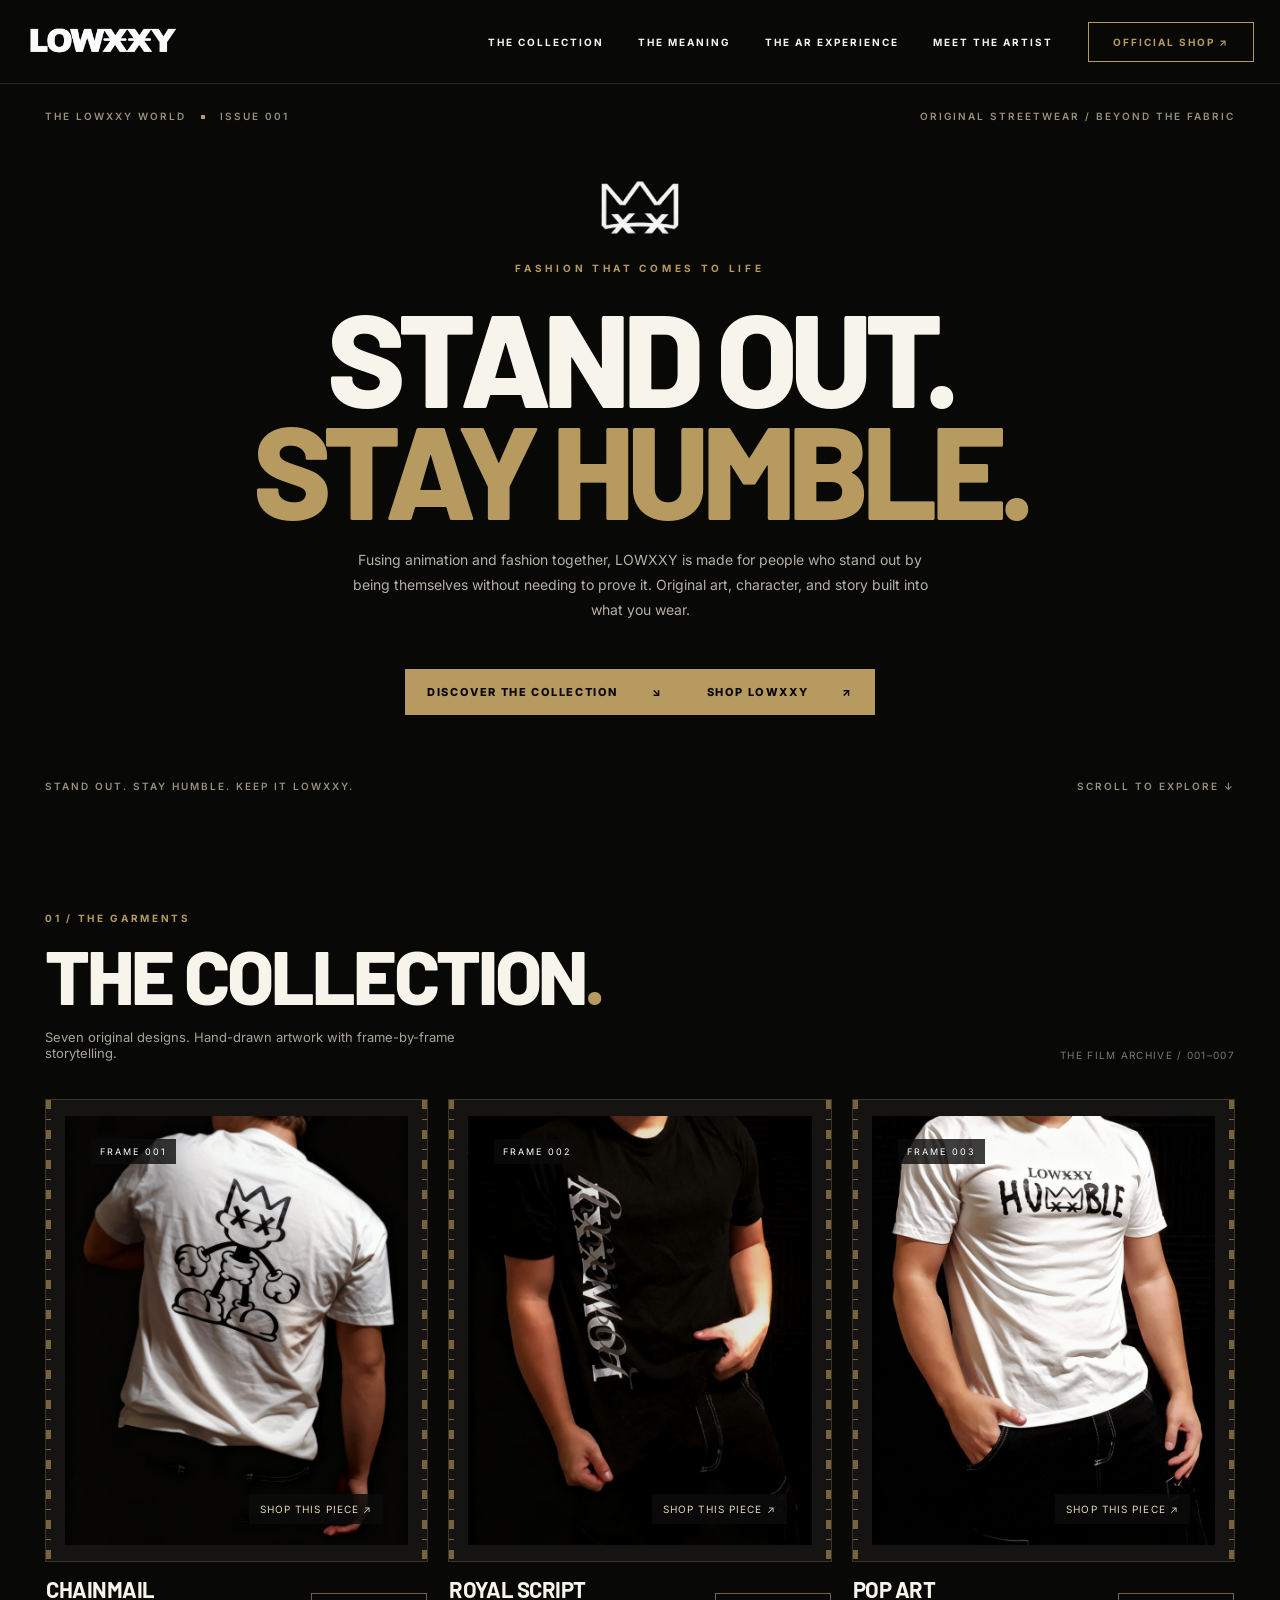
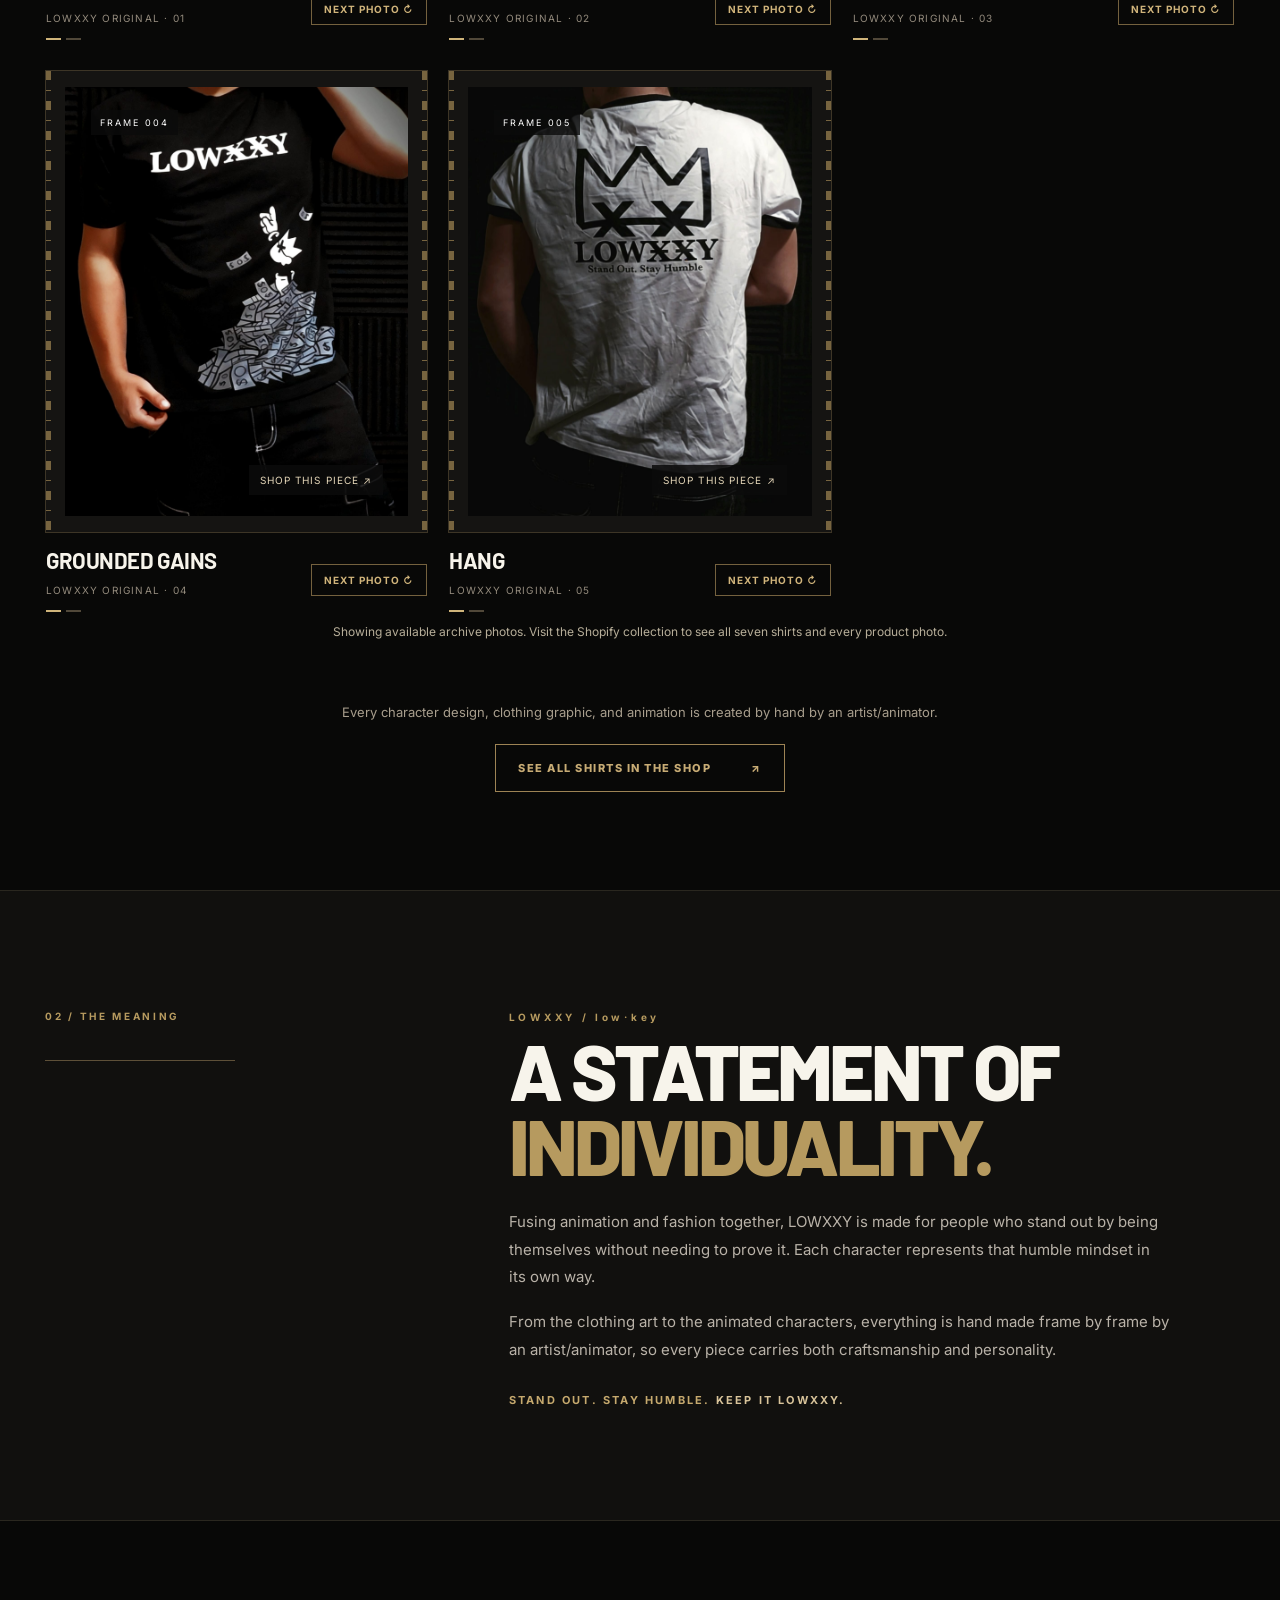
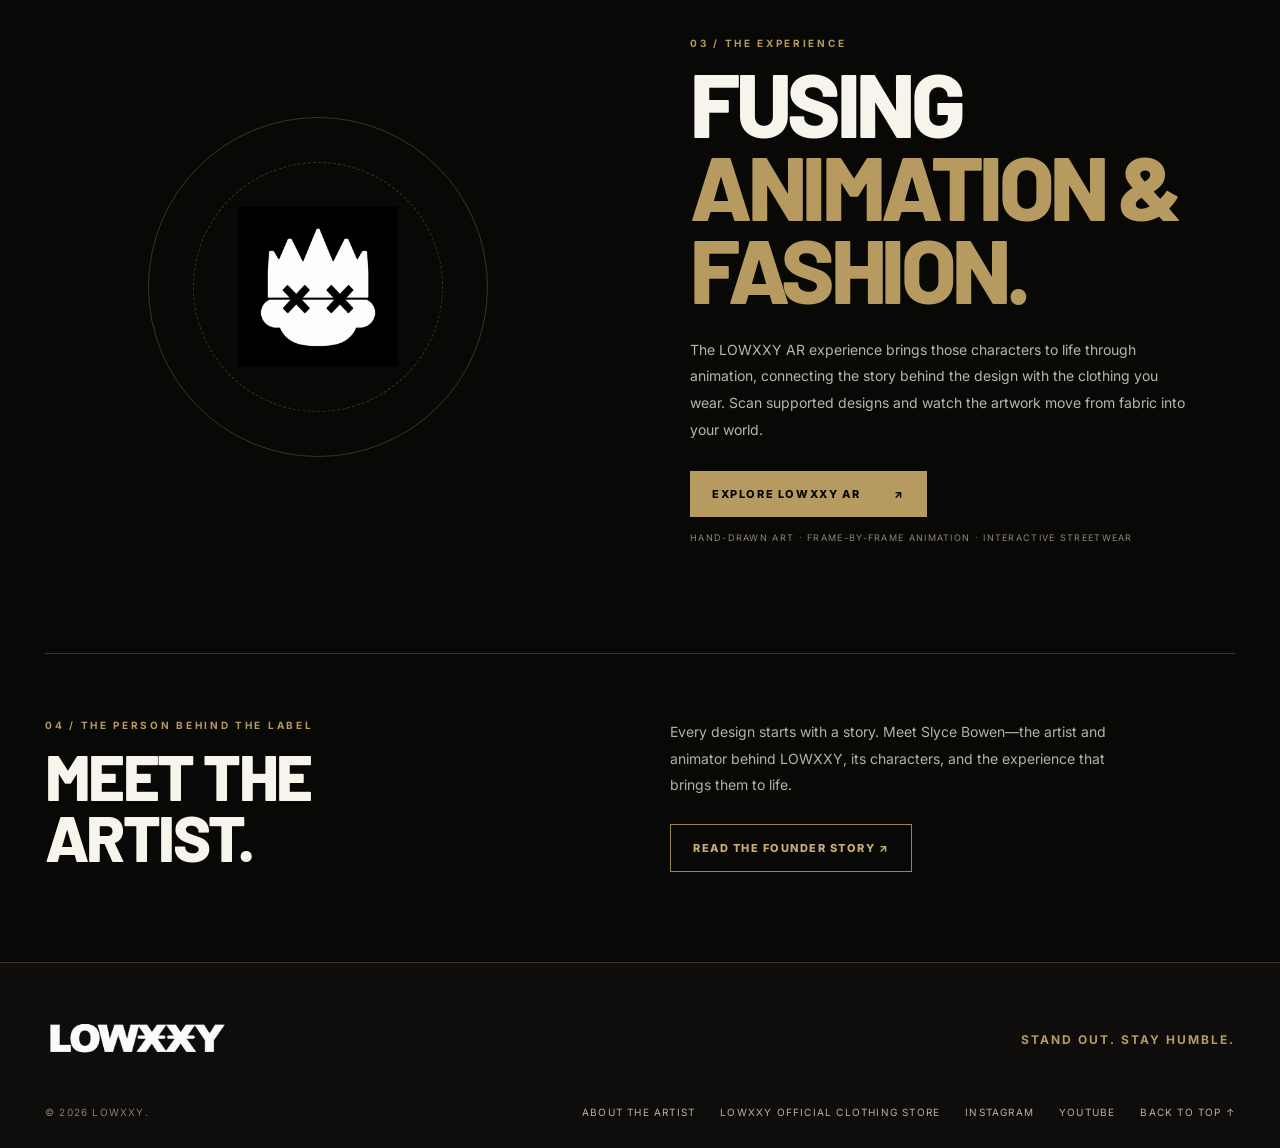
==== commit 870934aa: "Update index.html" ====
--- a/index.html
+++ b/index.html
@@ -49,10 +49,10 @@
     }
   ]
 }</script></head>
-<body id="top"><header class="site-header"><div class="header-inner"><a aria-label="LOWXXY Home" class="brand" href="#top"><img alt="LOWXXY" src="lowxxy-wordmark-white-tight.png"/></a><nav aria-label="Main menu" class="main-nav"><a href="#collection">THE COLLECTION</a><a href="#vision">THE MEANING</a><a href="#experience">THE AR EXPERIENCE</a><a href="about.html">MEET THE ARTIST</a></nav><a class="header-shop" href="https://lowxxy.myshopify.com/collections/made-to-stand-out">SHOP ↗</a><button aria-expanded="false" aria-label="Open menu" class="menu-toggle">☰</button></div><nav class="mobile-nav" hidden="" id="mobile-nav"><a href="#collection">THE COLLECTION</a><a href="#vision">THE MEANING</a><a href="#experience">THE AR EXPERIENCE</a><a href="https://lowxxy.myshopify.com/collections/made-to-stand-out">SHOP ↗</a><a href="about.html">MEET THE ARTIST</a></nav></header>
-<main><section class="intro wrapper"><div class="intro-top"><span class="edition">THE LOWXXY WORLD <i></i> ISSUE 001</span><span class="intro-right">ORIGINAL STREETWEAR / BEYOND THE FABRIC</span></div><div class="intro-center"><img alt="LOWXXY crown" class="hero-crown" src="lowxxy-crown-white.png"/><p class="intro-kicker">FASHION THAT COMES TO LIFE</p><h1>STAND OUT.<br/><em>STAY HUMBLE.</em></h1><p class="intro-copy">Fusing animation and fashion together, LOWXXY is made for people who stand out by being themselves without needing to prove it. Original art, character, and story built into what you wear.</p><a class="primary-link" href="#collection">DISCOVER THE COLLECTION <span>↘</span></a></div><div class="intro-bottom"><span>STAND OUT. STAY HUMBLE. KEEP IT LOWXXY.</span><span>SCROLL TO EXPLORE ↓</span></div></section>
+<body id="top"><header class="site-header"><div class="header-inner"><a aria-label="LOWXXY Home" class="brand" href="#top"><img alt="LOWXXY" src="lowxxy-wordmark-white-tight.png"/></a><nav aria-label="Main menu" class="main-nav"><a href="#collection">THE COLLECTION</a><a href="#vision">THE MEANING</a><a href="#experience">THE AR EXPERIENCE</a><a href="about.html">MEET THE ARTIST</a></nav><a class="header-shop" href="https://lowxxy.myshopify.com/">OFFICIAL SHOP ↗</a><button aria-expanded="false" aria-label="Open menu" class="menu-toggle">☰</button></div><nav class="mobile-nav" hidden="" id="mobile-nav"><a href="#collection">THE COLLECTION</a><a href="#vision">THE MEANING</a><a href="#experience">THE AR EXPERIENCE</a><a href="https://lowxxy.myshopify.com/">OFFICIAL SHOP ↗</a><a href="about.html">MEET THE ARTIST</a></nav></header>
+<main><section class="intro wrapper"><div class="intro-top"><span class="edition">THE LOWXXY WORLD <i></i> ISSUE 001</span><span class="intro-right">ORIGINAL STREETWEAR / BEYOND THE FABRIC</span></div><div class="intro-center"><img alt="LOWXXY crown" class="hero-crown" src="lowxxy-crown-white.png"/><p class="intro-kicker">FASHION THAT COMES TO LIFE</p><h1>STAND OUT.<br/><em>STAY HUMBLE.</em></h1><p class="intro-copy">Fusing animation and fashion together, LOWXXY is made for people who stand out by being themselves without needing to prove it. Original art, character, and story built into what you wear.</p><a class="primary-link" href="#collection">DISCOVER THE COLLECTION <span>↘</span></a><a class="primary-link" href="https://lowxxy.myshopify.com/" style="margin-top: 14px;" aria-label="Shop the official LOWXXY clothing store">SHOP LOWXXY <span>↗</span></a></div><div class="intro-bottom"><span>STAND OUT. STAY HUMBLE. KEEP IT LOWXXY.</span><span>SCROLL TO EXPLORE ↓</span></div></section>
 <section class="collection-section wrapper" id="collection"><div class="section-heading"><div><p class="eyebrow">01 / THE GARMENTS</p><h2>THE COLLECTION<span class="gold-dot">.</span></h2><p>Seven original designs. Hand-drawn artwork with frame-by-frame storytelling.</p></div><span class="section-index">THE FILM ARCHIVE / 001–007</span></div><div aria-live="polite" class="product-grid" id="product-grid"><div class="loading-products">LOADING THE COLLECTION…</div></div><noscript><a href="https://lowxxy.myshopify.com/collections/made-to-stand-out">Browse all seven LOWXXY shirt designs on the official store</a></noscript><p class="collection-note" hidden="" id="collection-note"></p><div class="collection-outro"><p class="collection-art-note">Every character design, clothing graphic, and animation is created by hand by an artist/animator.</p><a class="outline-link" href="https://lowxxy.myshopify.com/collections/made-to-stand-out">SEE ALL SHIRTS IN THE SHOP <span>↗</span></a></div></section>
 <section class="vision-section" id="vision"><div class="wrapper vision-inner"><div class="vision-label"><span class="eyebrow">02 / THE MEANING</span><div class="vision-rule"></div></div><div class="vision-text"><p class="overline">LOWXXY / low·key</p><h2>A STATEMENT OF<br/><em>INDIVIDUALITY.</em></h2><p>Fusing animation and fashion together, LOWXXY is made for people who stand out by being themselves without needing to prove it. Each character represents that humble mindset in its own way.</p><p class="vision-secondary">From the clothing art to the animated characters, everything is hand made frame by frame by an artist/animator, so every piece carries both craftsmanship and personality.</p><div class="vision-sign">STAND OUT. STAY HUMBLE. <span>KEEP IT LOWXXY.</span></div></div></div></section>
 <section class="experience-section wrapper" id="experience"><div class="experience-mark"><div class="orbit orbit-one"></div><div class="orbit orbit-two"></div><img alt="LOWXXY character face" src="lowxxy-character-face.png"/></div><div class="experience-copy"><span class="eyebrow">03 / THE EXPERIENCE</span><h2>FUSING<br/><em>ANIMATION &amp; FASHION.</em></h2><p>The LOWXXY AR experience brings those characters to life through animation, connecting the story behind the design with the clothing you wear. Scan supported designs and watch the artwork move from fabric into your world.</p><a class="primary-link" href="https://lowxxy.github.io/Lowxxy-AR/">EXPLORE LOWXXY AR <span>↗</span></a><small>HAND-DRAWN ART · FRAME-BY-FRAME ANIMATION · INTERACTIVE STREETWEAR</small></div></section>
 <section class="founder-section wrapper"><div><p class="eyebrow">04 / THE PERSON BEHIND THE LABEL</p><h2>MEET THE <br/>ARTIST.</h2></div><div class="founder-invite"><p>Every design starts with a story. Meet Slyce Bowen—the artist and animator behind LOWXXY, its characters, and the experience that brings them to life.</p><a class="outline-link" href="about.html">READ THE FOUNDER STORY ↗</a></div></section></main>
-<footer><div class="wrapper"><div class="footer-head"><img alt="LOWXXY" src="lowxxy-wordmark-white-tight.png"/><span>STAND OUT. STAY HUMBLE.</span></div><div class="footer-bottom"><span>© <span id="year">2026</span> LOWXXY.</span><div><a href="about.html">ABOUT THE ARTIST</a><a href="https://lowxxy.myshopify.com/">SHOP</a><a href="https://www.instagram.com/lowxxy.brand">INSTAGRAM</a><a href="https://www.youtube.com/@Lowxxy">YOUTUBE</a><a href="#top">BACK TO TOP ↑</a></div></div></div></footer><script defer="" src="script.js"></script></body></html>
+<footer><div class="wrapper"><div class="footer-head"><img alt="LOWXXY" src="lowxxy-wordmark-white-tight.png"/><span>STAND OUT. STAY HUMBLE.</span></div><div class="footer-bottom"><span>© <span id="year">2026</span> LOWXXY.</span><div><a href="about.html">ABOUT THE ARTIST</a><a href="https://lowxxy.myshopify.com/">LOWXXY OFFICIAL CLOTHING STORE</a><a href="https://www.instagram.com/lowxxy.brand">INSTAGRAM</a><a href="https://www.youtube.com/@Lowxxy">YOUTUBE</a><a href="#top">BACK TO TOP ↑</a></div></div></div></footer><script defer="" src="script.js"></script></body></html>
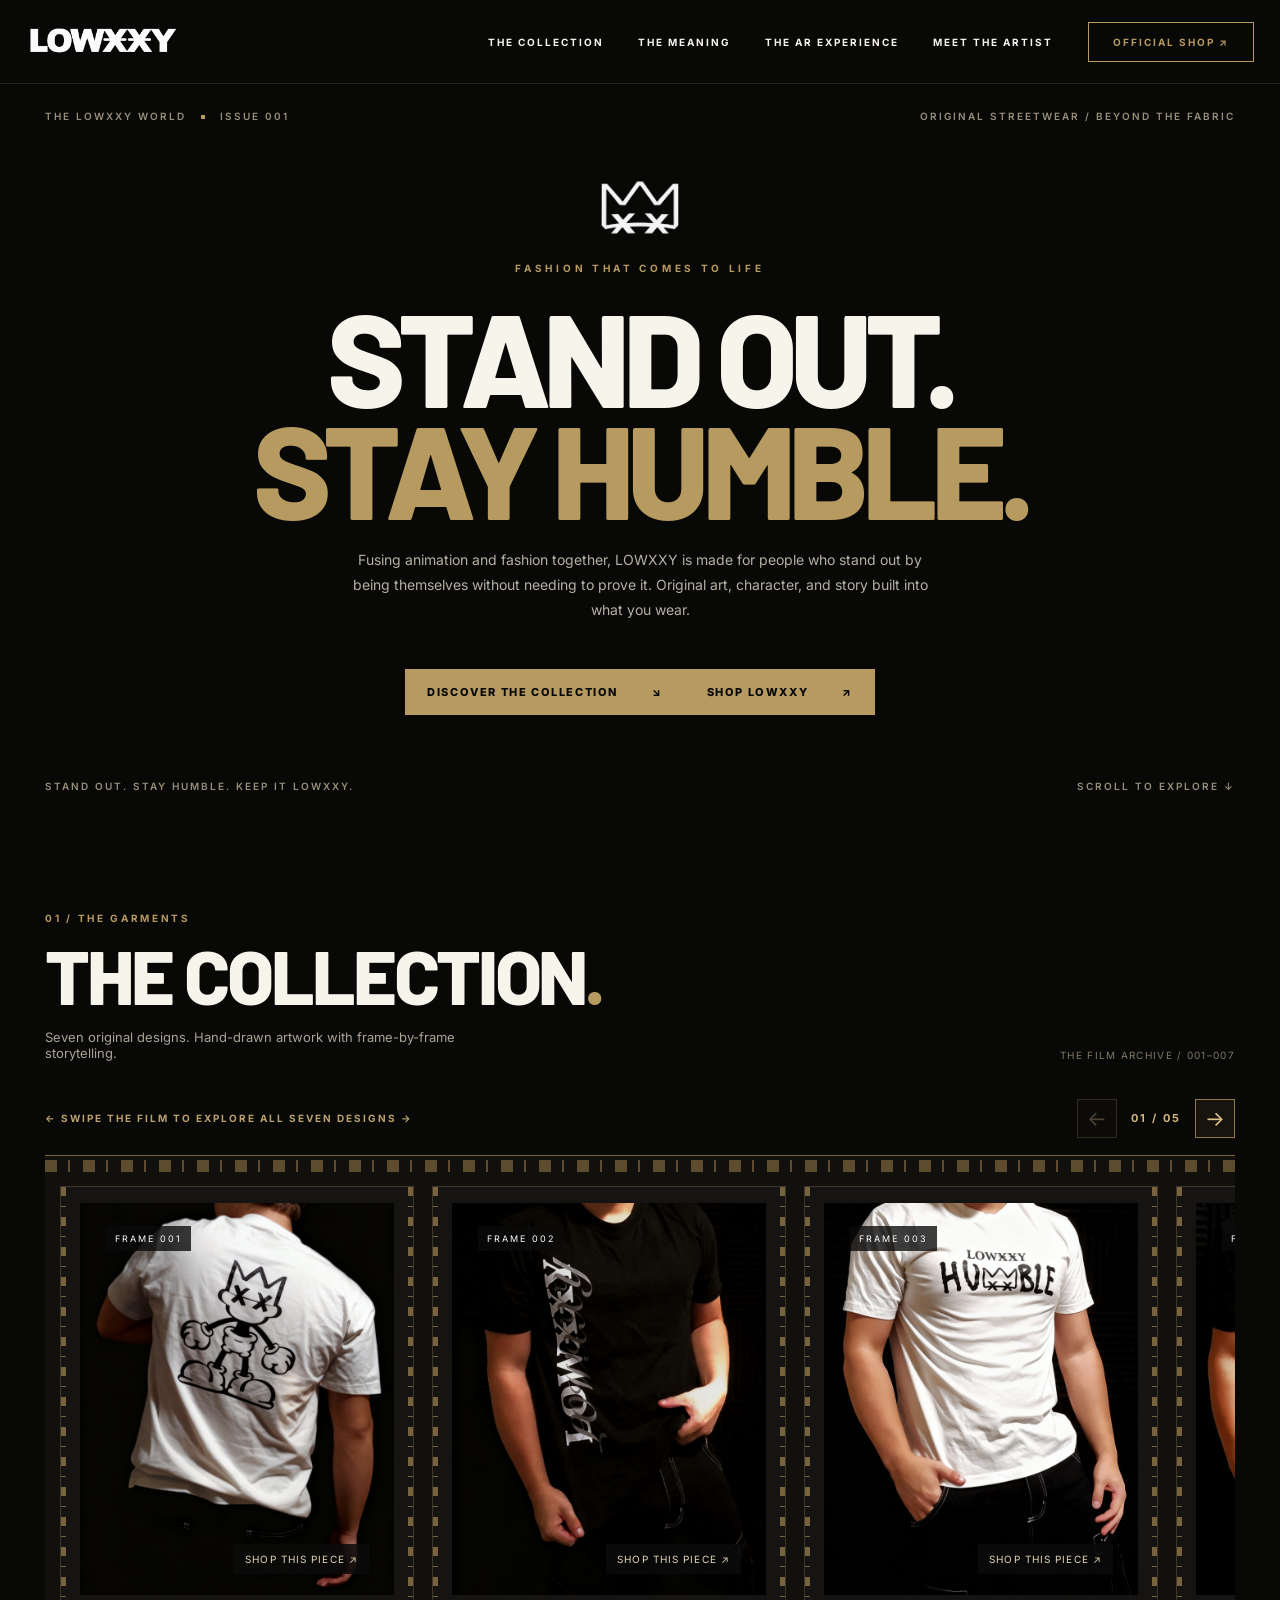
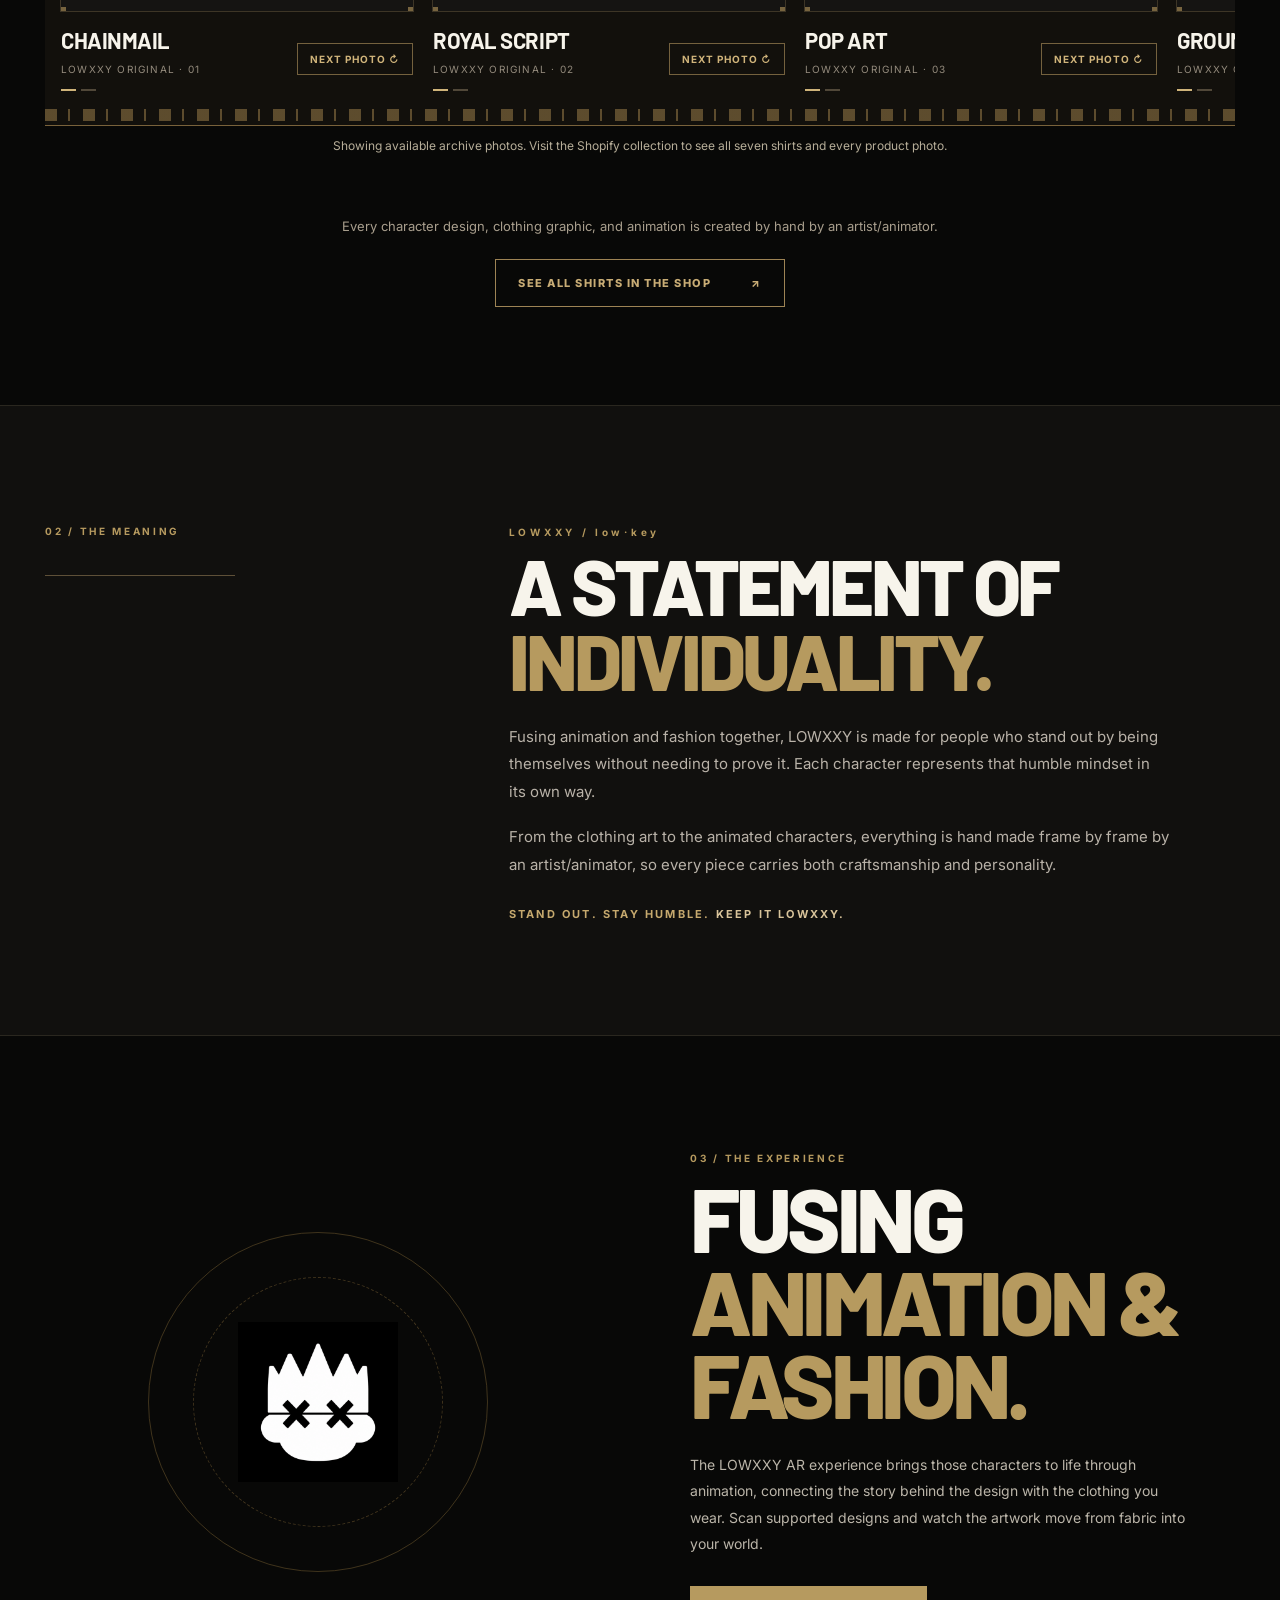
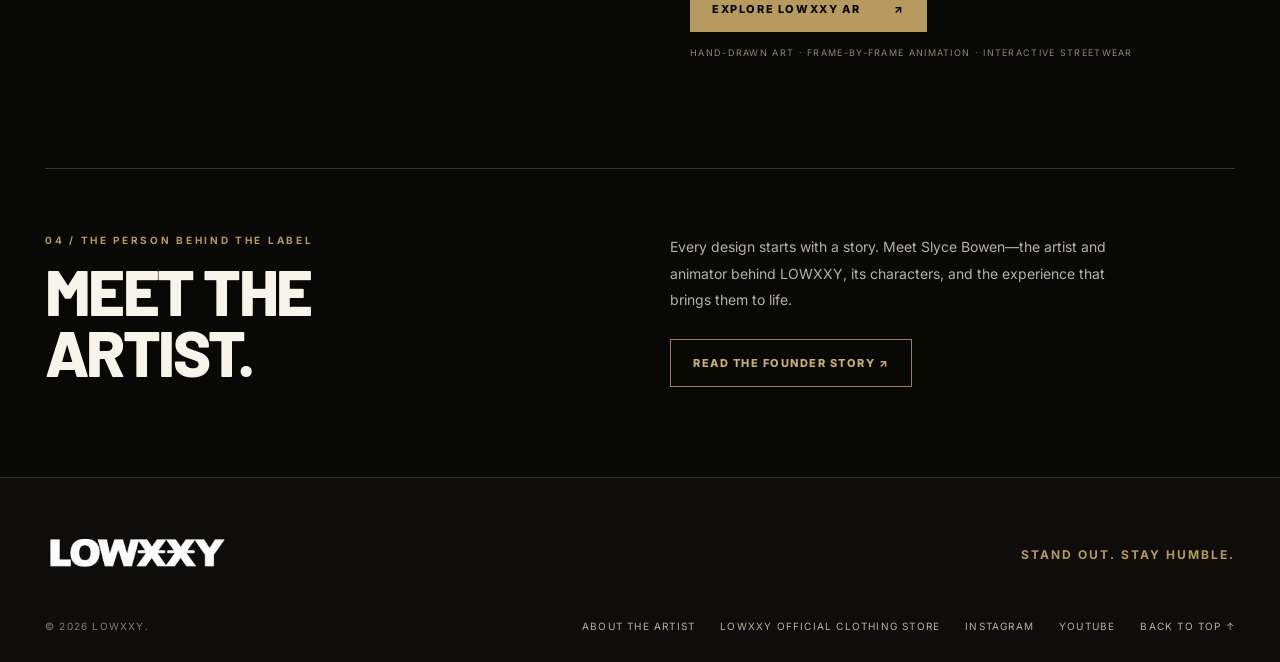
==== commit 2624d972: "Update index.html" ====
--- a/index.html
+++ b/index.html
@@ -48,11 +48,68 @@
       "inLanguage": "en-US"
     }
   ]
-}</script></head>
+}</script><style>
+/* LOWXXY horizontal collection filmstrip: isolated to the collection only */
+#collection .filmstrip-controls{display:flex;align-items:center;justify-content:space-between;gap:16px;margin:0 0 17px;color:#baa16e}
+#collection .filmstrip-instruction{font-size:10px;letter-spacing:2px;font-weight:700;line-height:1.6}
+#collection .filmstrip-buttons{display:flex;align-items:center;gap:14px;flex-shrink:0}
+#collection .filmstrip-position{font-size:11px;letter-spacing:2px;white-space:nowrap;color:#d1b77f;font-weight:700}
+#collection .filmstrip-buttons button{width:40px;height:39px;border:1px solid #8d774d;background:#17140e;color:#ddc18b;font-size:21px;cursor:pointer;touch-action:manipulation}
+#collection .filmstrip-buttons button:focus-visible,#collection .product-filmstrip:focus-visible{outline:2px solid #e2c58c;outline-offset:3px}
+#collection .filmstrip-buttons button:disabled{opacity:.32;cursor:default}
+#collection .filmstrip-shell{position:relative;border-top:1px solid #79623b;border-bottom:1px solid #79623b;background:#12100c;padding:21px 0;overflow:hidden}
+#collection .filmstrip-shell:before,#collection .filmstrip-shell:after{position:absolute;content:"";left:0;right:0;height:12px;z-index:1;pointer-events:none;background:repeating-linear-gradient(to right,#80683d 0 12px,transparent 12px 23px,#80683d 23px 25px,transparent 25px 38px);opacity:.68}
+#collection .filmstrip-shell:before{top:4px}
+#collection .filmstrip-shell:after{bottom:4px}
+#collection .product-filmstrip{display:flex;gap:18px;overflow-x:auto;overflow-y:hidden;scroll-snap-type:x mandatory;scroll-padding-inline:15px;overscroll-behavior-x:contain;-webkit-overflow-scrolling:touch;padding:9px 15px 13px;scrollbar-color:#927749 #17130e;scrollbar-width:thin}
+#collection .product-filmstrip>.product-card{flex:0 0 clamp(230px,30vw,354px);scroll-snap-align:start;min-width:0;align-self:stretch}
+#collection .product-filmstrip .film-frame{height:auto}
+#collection .product-filmstrip .frame-media{aspect-ratio:4/5}
+#collection .product-filmstrip .product-info{min-height:79px}
+#collection .product-filmstrip>.loading-products{flex:1 0 100%}
+@media(max-width:850px){#collection .product-filmstrip{grid-template-columns:none}#collection .product-filmstrip>.product-card{flex-basis:min(72vw,330px)}}
+@media(max-width:580px){#collection .filmstrip-controls{align-items:flex-start;flex-direction:column;gap:10px}#collection .filmstrip-instruction{font-size:9px;letter-spacing:1.3px}#collection .filmstrip-buttons{align-self:flex-end}#collection .product-filmstrip{gap:13px;grid-template-columns:none;padding-left:12px;padding-right:12px}#collection .product-filmstrip>.product-card{flex-basis:min(81vw,340px)}#collection .product-filmstrip .frame-media{aspect-ratio:4/4.7}#collection .product-filmstrip .product-info h3{font-size:20px}}
+@media(prefers-reduced-motion:reduce){#collection .product-filmstrip{scroll-behavior:auto}}
+</style></head>
 <body id="top"><header class="site-header"><div class="header-inner"><a aria-label="LOWXXY Home" class="brand" href="#top"><img alt="LOWXXY" src="lowxxy-wordmark-white-tight.png"/></a><nav aria-label="Main menu" class="main-nav"><a href="#collection">THE COLLECTION</a><a href="#vision">THE MEANING</a><a href="#experience">THE AR EXPERIENCE</a><a href="about.html">MEET THE ARTIST</a></nav><a class="header-shop" href="https://lowxxy.myshopify.com/">OFFICIAL SHOP ↗</a><button aria-expanded="false" aria-label="Open menu" class="menu-toggle">☰</button></div><nav class="mobile-nav" hidden="" id="mobile-nav"><a href="#collection">THE COLLECTION</a><a href="#vision">THE MEANING</a><a href="#experience">THE AR EXPERIENCE</a><a href="https://lowxxy.myshopify.com/">OFFICIAL SHOP ↗</a><a href="about.html">MEET THE ARTIST</a></nav></header>
 <main><section class="intro wrapper"><div class="intro-top"><span class="edition">THE LOWXXY WORLD <i></i> ISSUE 001</span><span class="intro-right">ORIGINAL STREETWEAR / BEYOND THE FABRIC</span></div><div class="intro-center"><img alt="LOWXXY crown" class="hero-crown" src="lowxxy-crown-white.png"/><p class="intro-kicker">FASHION THAT COMES TO LIFE</p><h1>STAND OUT.<br/><em>STAY HUMBLE.</em></h1><p class="intro-copy">Fusing animation and fashion together, LOWXXY is made for people who stand out by being themselves without needing to prove it. Original art, character, and story built into what you wear.</p><a class="primary-link" href="#collection">DISCOVER THE COLLECTION <span>↘</span></a><a class="primary-link" href="https://lowxxy.myshopify.com/" style="margin-top: 14px;" aria-label="Shop the official LOWXXY clothing store">SHOP LOWXXY <span>↗</span></a></div><div class="intro-bottom"><span>STAND OUT. STAY HUMBLE. KEEP IT LOWXXY.</span><span>SCROLL TO EXPLORE ↓</span></div></section>
-<section class="collection-section wrapper" id="collection"><div class="section-heading"><div><p class="eyebrow">01 / THE GARMENTS</p><h2>THE COLLECTION<span class="gold-dot">.</span></h2><p>Seven original designs. Hand-drawn artwork with frame-by-frame storytelling.</p></div><span class="section-index">THE FILM ARCHIVE / 001–007</span></div><div aria-live="polite" class="product-grid" id="product-grid"><div class="loading-products">LOADING THE COLLECTION…</div></div><noscript><a href="https://lowxxy.myshopify.com/collections/made-to-stand-out">Browse all seven LOWXXY shirt designs on the official store</a></noscript><p class="collection-note" hidden="" id="collection-note"></p><div class="collection-outro"><p class="collection-art-note">Every character design, clothing graphic, and animation is created by hand by an artist/animator.</p><a class="outline-link" href="https://lowxxy.myshopify.com/collections/made-to-stand-out">SEE ALL SHIRTS IN THE SHOP <span>↗</span></a></div></section>
+<section class="collection-section wrapper" id="collection"><div class="section-heading"><div><p class="eyebrow">01 / THE GARMENTS</p><h2>THE COLLECTION<span class="gold-dot">.</span></h2><p>Seven original designs. Hand-drawn artwork with frame-by-frame storytelling.</p></div><span class="section-index">THE FILM ARCHIVE / 001–007</span></div><div class="filmstrip-controls" aria-label="Collection browsing controls"><span class="filmstrip-instruction">← SWIPE THE FILM TO EXPLORE ALL SEVEN DESIGNS →</span><div class="filmstrip-buttons"><button type="button" class="filmstrip-prev" aria-label="Previous shirt">←</button><span class="filmstrip-position" aria-live="polite">01 / 07</span><button type="button" class="filmstrip-next" aria-label="Next shirt">→</button></div></div><div class="filmstrip-shell"><div aria-live="polite" aria-label="LOWXXY horizontal shirt collection" class="product-grid product-filmstrip" id="product-grid" tabindex="0"><div class="loading-products">LOADING THE COLLECTION…</div></div></div><noscript><a href="https://lowxxy.myshopify.com/collections/made-to-stand-out">Browse all seven LOWXXY shirt designs on the official store</a></noscript><p class="collection-note" hidden="" id="collection-note"></p><div class="collection-outro"><p class="collection-art-note">Every character design, clothing graphic, and animation is created by hand by an artist/animator.</p><a class="outline-link" href="https://lowxxy.myshopify.com/collections/made-to-stand-out">SEE ALL SHIRTS IN THE SHOP <span>↗</span></a></div></section>
 <section class="vision-section" id="vision"><div class="wrapper vision-inner"><div class="vision-label"><span class="eyebrow">02 / THE MEANING</span><div class="vision-rule"></div></div><div class="vision-text"><p class="overline">LOWXXY / low·key</p><h2>A STATEMENT OF<br/><em>INDIVIDUALITY.</em></h2><p>Fusing animation and fashion together, LOWXXY is made for people who stand out by being themselves without needing to prove it. Each character represents that humble mindset in its own way.</p><p class="vision-secondary">From the clothing art to the animated characters, everything is hand made frame by frame by an artist/animator, so every piece carries both craftsmanship and personality.</p><div class="vision-sign">STAND OUT. STAY HUMBLE. <span>KEEP IT LOWXXY.</span></div></div></div></section>
 <section class="experience-section wrapper" id="experience"><div class="experience-mark"><div class="orbit orbit-one"></div><div class="orbit orbit-two"></div><img alt="LOWXXY character face" src="lowxxy-character-face.png"/></div><div class="experience-copy"><span class="eyebrow">03 / THE EXPERIENCE</span><h2>FUSING<br/><em>ANIMATION &amp; FASHION.</em></h2><p>The LOWXXY AR experience brings those characters to life through animation, connecting the story behind the design with the clothing you wear. Scan supported designs and watch the artwork move from fabric into your world.</p><a class="primary-link" href="https://lowxxy.github.io/Lowxxy-AR/">EXPLORE LOWXXY AR <span>↗</span></a><small>HAND-DRAWN ART · FRAME-BY-FRAME ANIMATION · INTERACTIVE STREETWEAR</small></div></section>
 <section class="founder-section wrapper"><div><p class="eyebrow">04 / THE PERSON BEHIND THE LABEL</p><h2>MEET THE <br/>ARTIST.</h2></div><div class="founder-invite"><p>Every design starts with a story. Meet Slyce Bowen—the artist and animator behind LOWXXY, its characters, and the experience that brings them to life.</p><a class="outline-link" href="about.html">READ THE FOUNDER STORY ↗</a></div></section></main>
-<footer><div class="wrapper"><div class="footer-head"><img alt="LOWXXY" src="lowxxy-wordmark-white-tight.png"/><span>STAND OUT. STAY HUMBLE.</span></div><div class="footer-bottom"><span>© <span id="year">2026</span> LOWXXY.</span><div><a href="about.html">ABOUT THE ARTIST</a><a href="https://lowxxy.myshopify.com/">LOWXXY OFFICIAL CLOTHING STORE</a><a href="https://www.instagram.com/lowxxy.brand">INSTAGRAM</a><a href="https://www.youtube.com/@Lowxxy">YOUTUBE</a><a href="#top">BACK TO TOP ↑</a></div></div></div></footer><script defer="" src="script.js"></script></body></html>
+<footer><div class="wrapper"><div class="footer-head"><img alt="LOWXXY" src="lowxxy-wordmark-white-tight.png"/><span>STAND OUT. STAY HUMBLE.</span></div><div class="footer-bottom"><span>© <span id="year">2026</span> LOWXXY.</span><div><a href="about.html">ABOUT THE ARTIST</a><a href="https://lowxxy.myshopify.com/">LOWXXY OFFICIAL CLOTHING STORE</a><a href="https://www.instagram.com/lowxxy.brand">INSTAGRAM</a><a href="https://www.youtube.com/@Lowxxy">YOUTUBE</a><a href="#top">BACK TO TOP ↑</a></div></div></div></footer><script defer="" src="script.js"></script><script>
+/* LOWXXY filmstrip controls: native touch swiping and optional arrows */
+(()=>{
+  const track=document.querySelector('#product-grid');
+  const prev=document.querySelector('.filmstrip-prev');
+  const next=document.querySelector('.filmstrip-next');
+  const position=document.querySelector('.filmstrip-position');
+  if(!track||!prev||!next||!position)return;
+  const cards=()=>Array.from(track.querySelectorAll('.product-card'));
+  const activeIndex=()=>{
+    const list=cards();
+    if(!list.length)return 0;
+    const left=track.getBoundingClientRect().left;
+    let best=0,dist=Infinity;
+    list.forEach((card,i)=>{const d=Math.abs(card.getBoundingClientRect().left-left-15);if(d<dist){dist=d;best=i;}});
+    return best;
+  };
+  const update=()=>{
+    const n=cards().length, at=activeIndex();
+    position.textContent=String(n?at+1:0).padStart(2,'0')+' / '+String(n).padStart(2,'0');
+    prev.disabled=!n||at===0;next.disabled=!n||at===n-1;
+  };
+  const move=delta=>{
+    const list=cards();if(!list.length)return;
+    const idx=Math.min(list.length-1,Math.max(0,activeIndex()+delta));
+    if(window.matchMedia('(prefers-reduced-motion: reduce)').matches){track.scrollLeft=list[idx].offsetLeft-list[0].offsetLeft;}
+    else {track.scrollTo({left:list[idx].offsetLeft-list[0].offsetLeft,behavior:'smooth'});}
+  };
+  prev.addEventListener('click',()=>move(-1));next.addEventListener('click',()=>move(1));
+  track.addEventListener('scroll',()=>requestAnimationFrame(update),{passive:true});
+  track.addEventListener('keydown',e=>{if(e.key==='ArrowRight'||e.key==='ArrowLeft'){e.preventDefault();move(e.key==='ArrowRight'?1:-1);}});
+  new MutationObserver(update).observe(track,{childList:true});
+  window.addEventListener('resize',update);
+  update();
+})();
+</script></body></html>
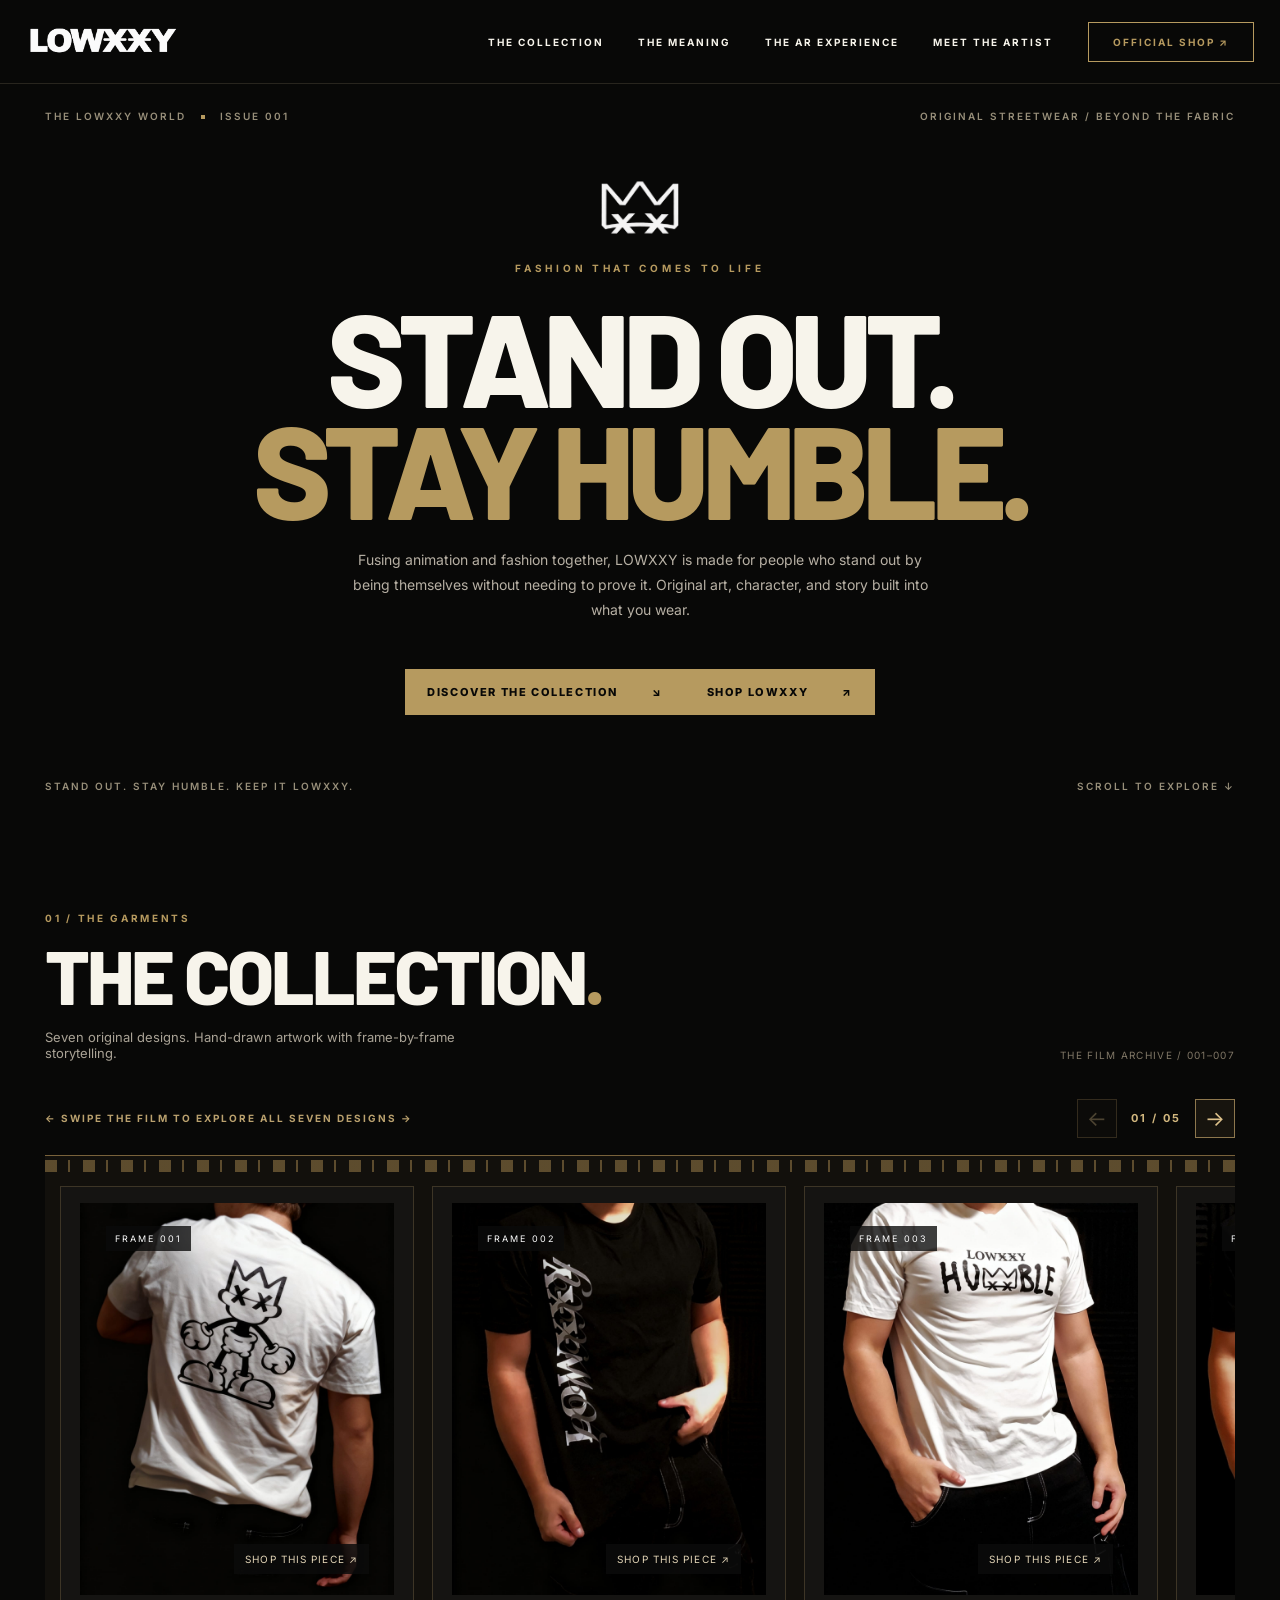
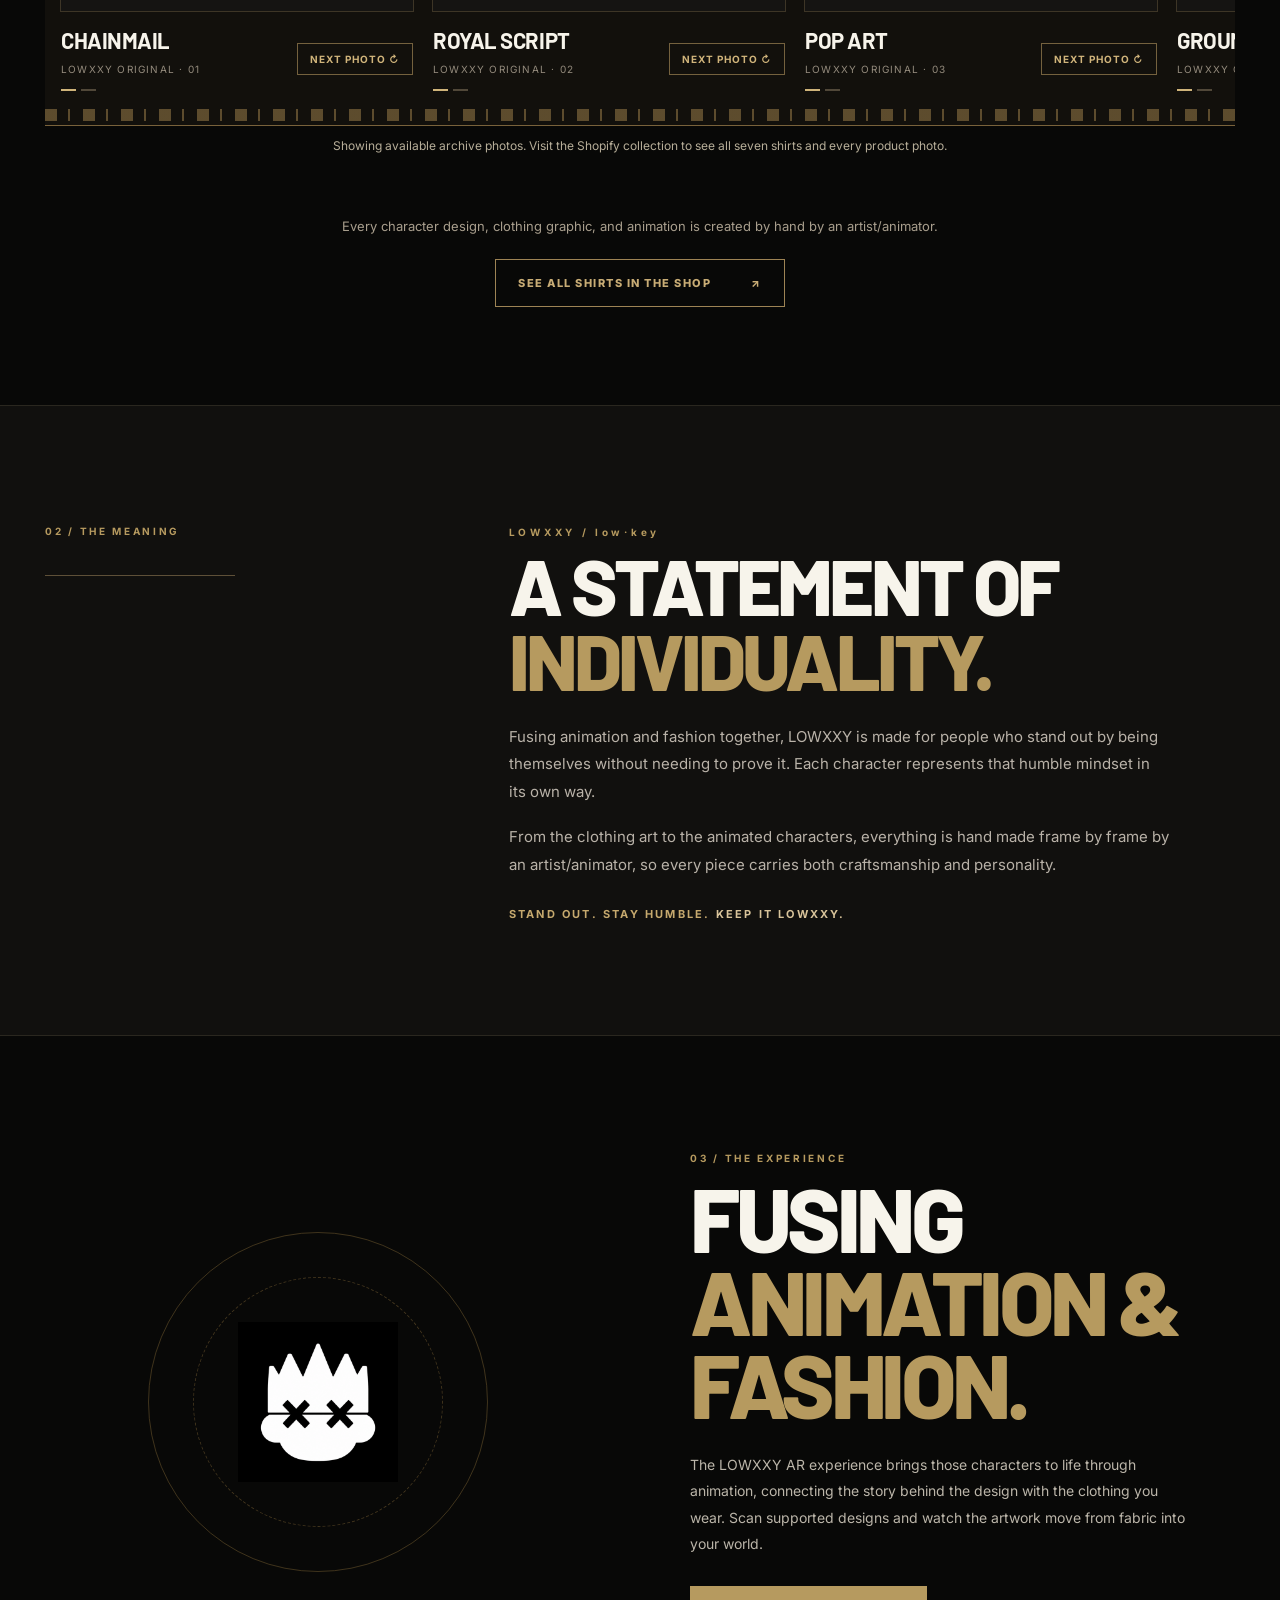
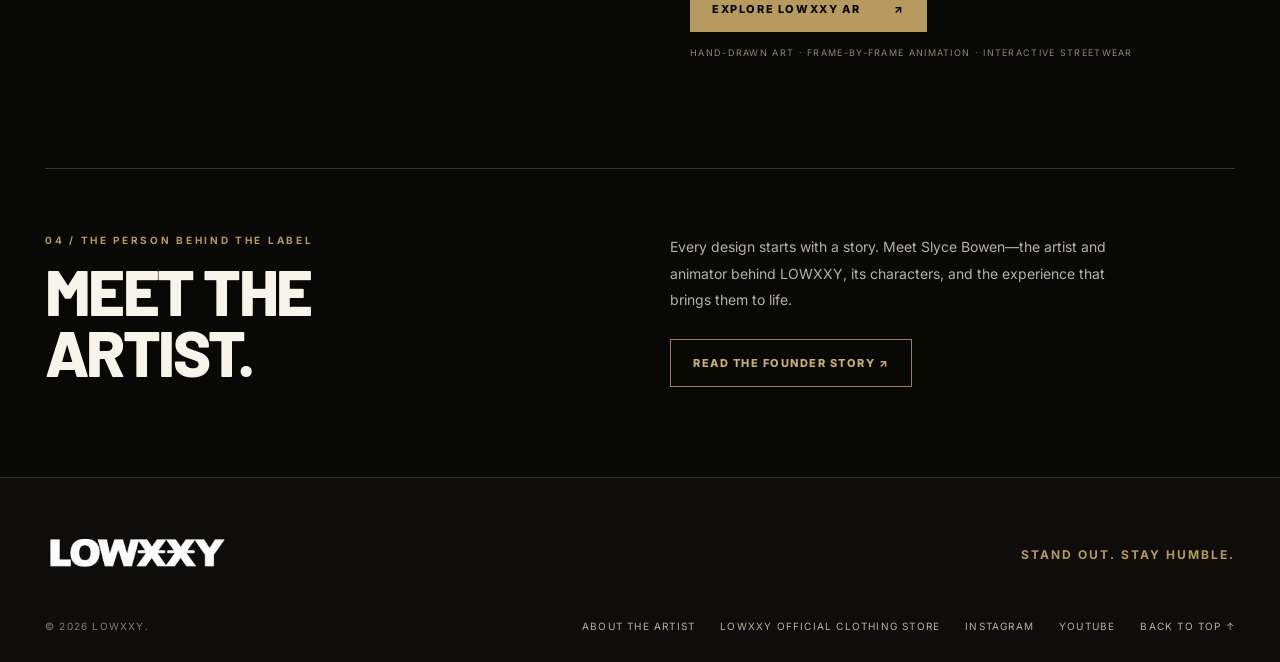
==== commit 01234408: "Update index.html" ====
--- a/index.html
+++ b/index.html
@@ -64,6 +64,8 @@
 #collection .product-filmstrip{display:flex;gap:18px;overflow-x:auto;overflow-y:hidden;scroll-snap-type:x mandatory;scroll-padding-inline:15px;overscroll-behavior-x:contain;-webkit-overflow-scrolling:touch;padding:9px 15px 13px;scrollbar-color:#927749 #17130e;scrollbar-width:thin}
 #collection .product-filmstrip>.product-card{flex:0 0 clamp(230px,30vw,354px);scroll-snap-align:start;min-width:0;align-self:stretch}
 #collection .product-filmstrip .film-frame{height:auto}
+/* Hide the original vertical sprocket tracks on each photo; retain the horizontal filmstrip edges. */
+#collection .product-filmstrip .film-frame::before,#collection .product-filmstrip .film-frame::after{display:none}
 #collection .product-filmstrip .frame-media{aspect-ratio:4/5}
 #collection .product-filmstrip .product-info{min-height:79px}
 #collection .product-filmstrip>.loading-products{flex:1 0 100%}
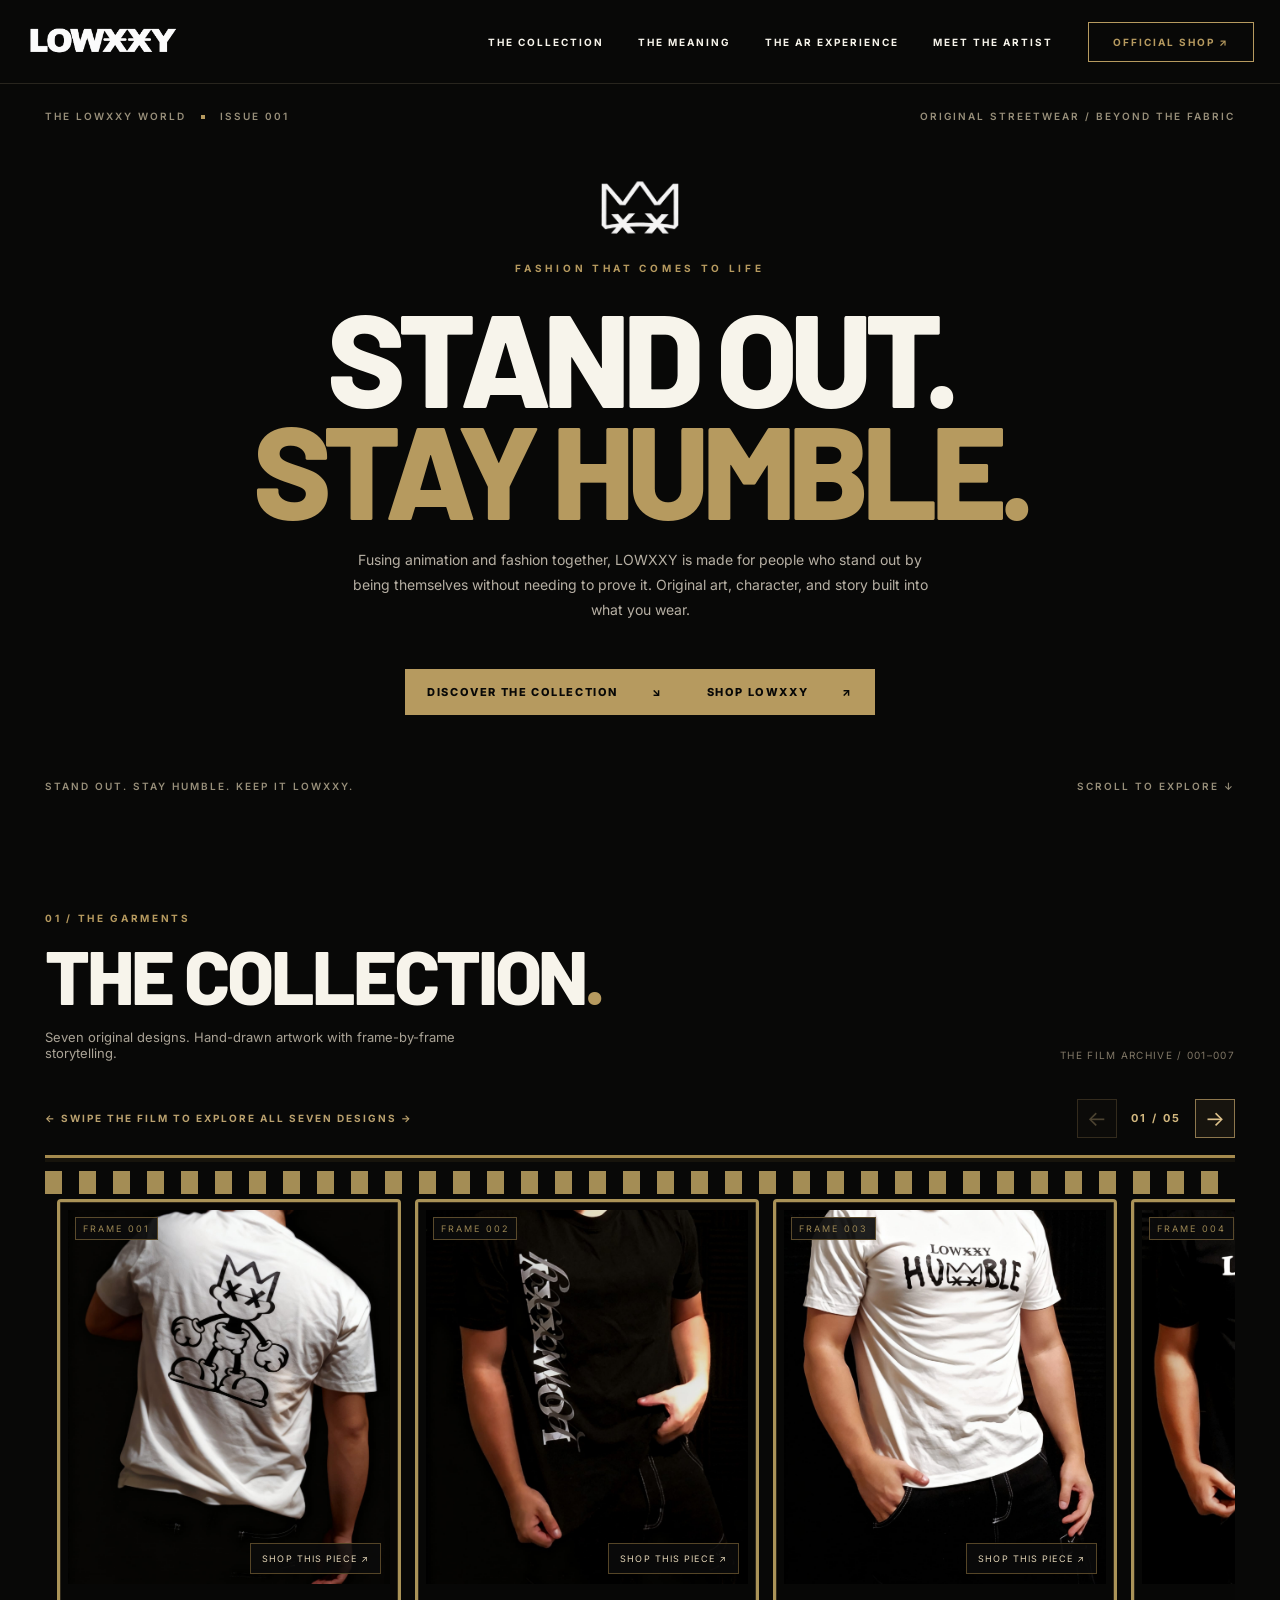
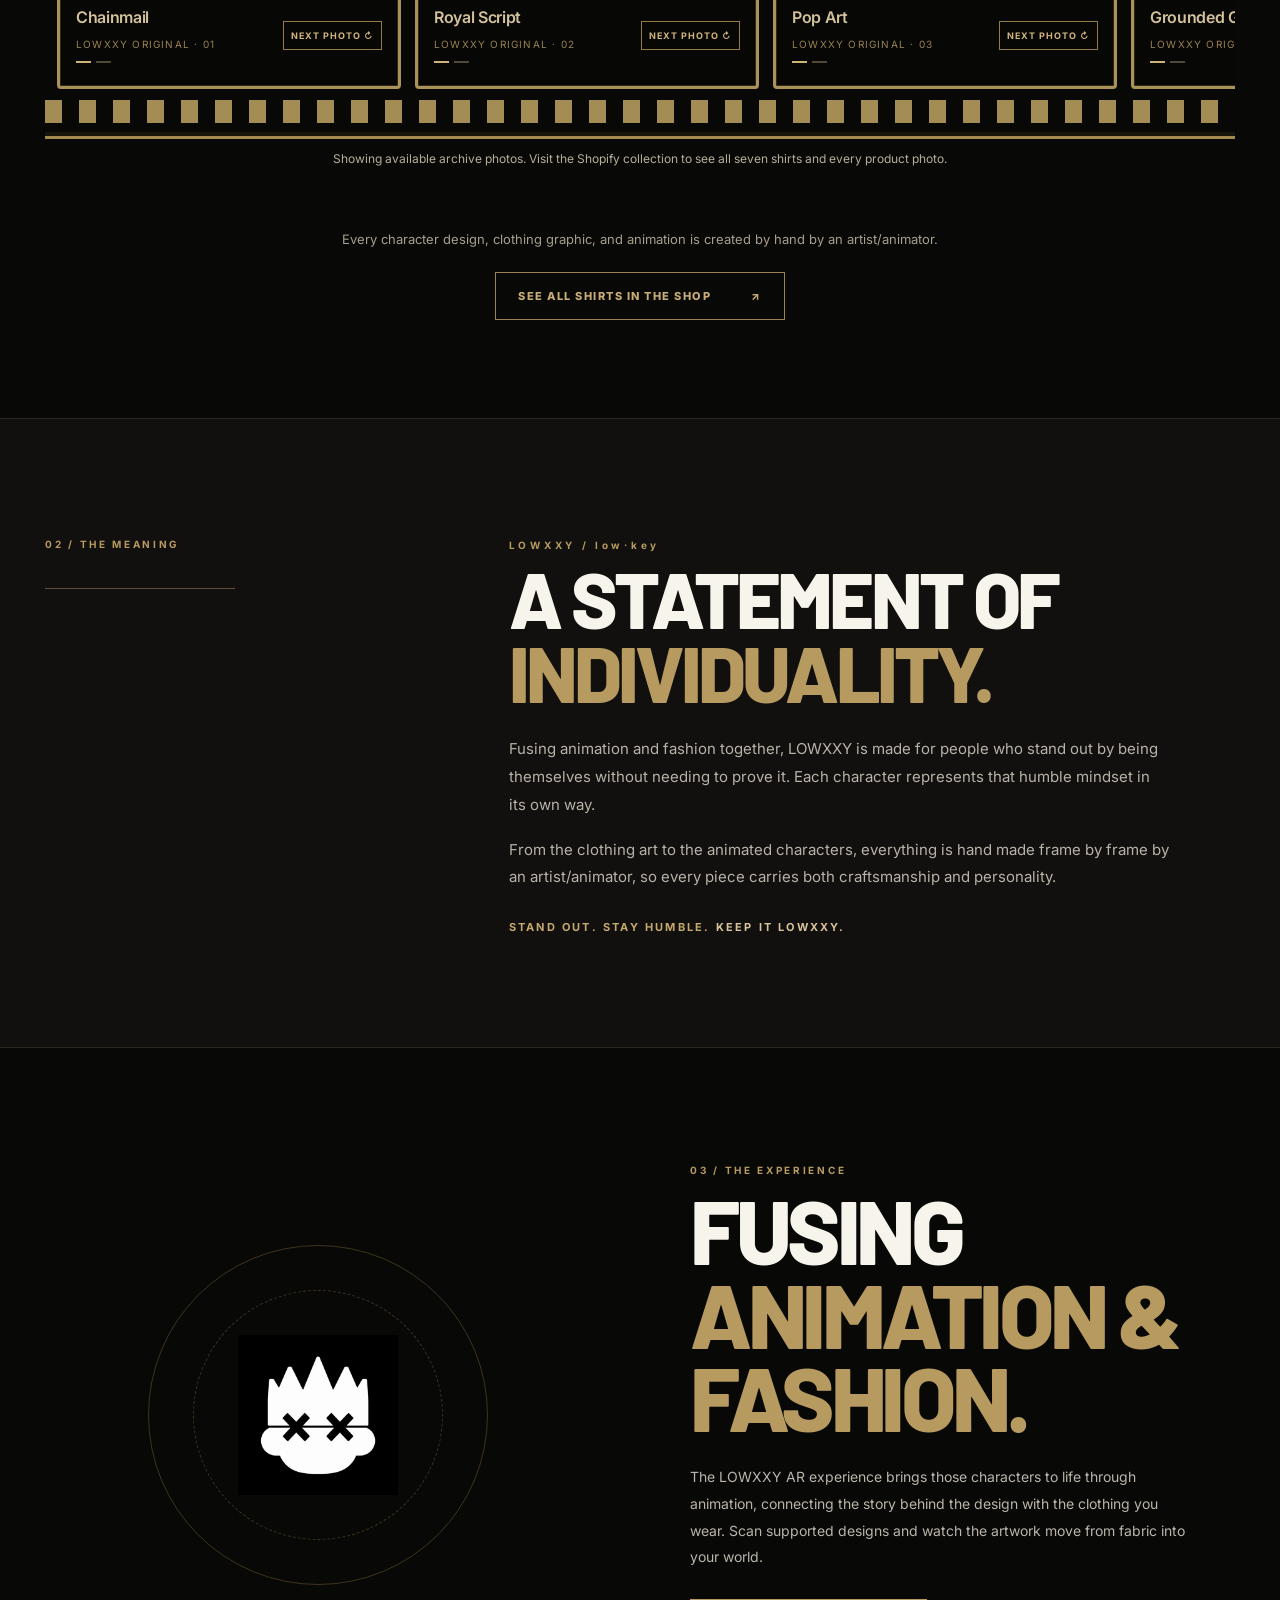
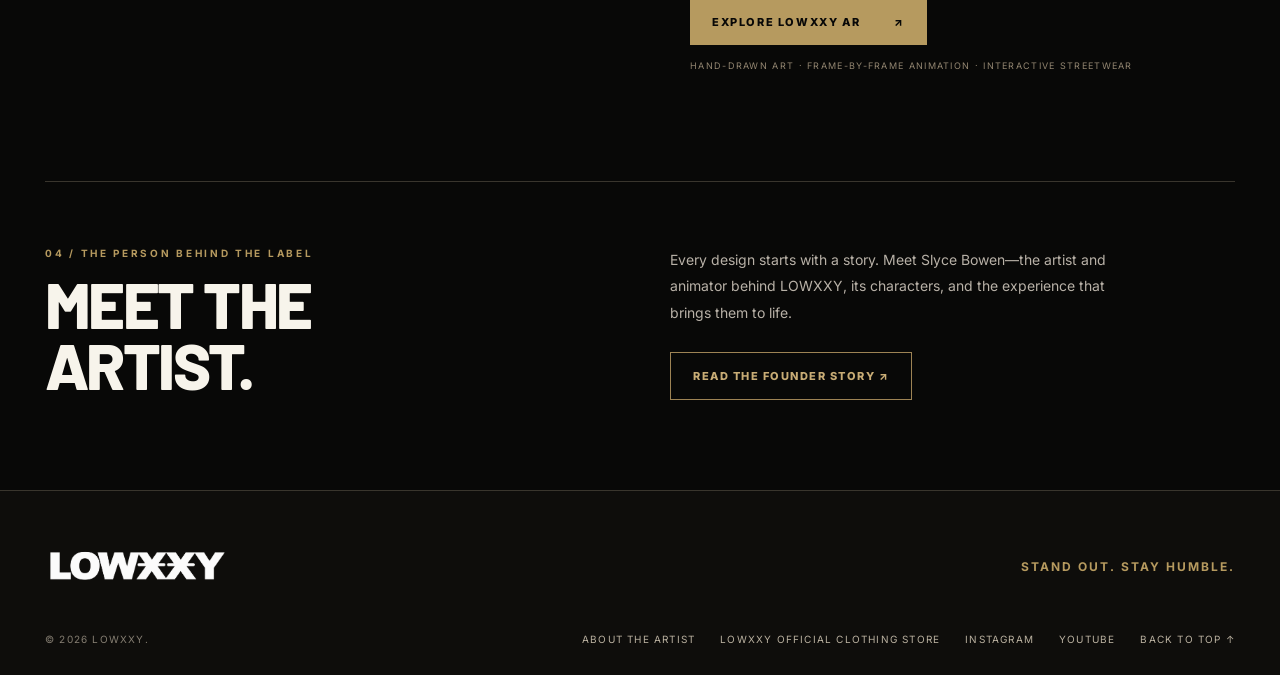
==== commit 5bd01bc7: "Update index.html" ====
--- a/index.html
+++ b/index.html
@@ -72,6 +72,96 @@
 @media(max-width:850px){#collection .product-filmstrip{grid-template-columns:none}#collection .product-filmstrip>.product-card{flex-basis:min(72vw,330px)}}
 @media(max-width:580px){#collection .filmstrip-controls{align-items:flex-start;flex-direction:column;gap:10px}#collection .filmstrip-instruction{font-size:9px;letter-spacing:1.3px}#collection .filmstrip-buttons{align-self:flex-end}#collection .product-filmstrip{gap:13px;grid-template-columns:none;padding-left:12px;padding-right:12px}#collection .product-filmstrip>.product-card{flex-basis:min(81vw,340px)}#collection .product-filmstrip .frame-media{aspect-ratio:4/4.7}#collection .product-filmstrip .product-info h3{font-size:20px}}
 @media(prefers-reduced-motion:reduce){#collection .product-filmstrip{scroll-behavior:auto}}
+
+/* NOV 2026: Match the LOWXXY Shopify "Made to Stand Out" film-tape presentation.
+   Collection-only styles; navigation, links, JS, images, and all other sections unchanged. */
+#collection .filmstrip-shell{
+  background:#080807;
+  border-top:3px solid #a48a4e;
+  border-bottom:3px solid #a48a4e;
+  padding:32px 0 34px;
+  box-shadow:inset 0 4px 0 #17140c,inset 0 -4px 0 #17140c;
+}
+#collection .filmstrip-shell::before,
+#collection .filmstrip-shell::after{
+  height:23px;
+  left:0;right:0;
+  background:repeating-linear-gradient(to right,#a48d55 0 17px,transparent 17px 34px);
+  opacity:1;
+}
+#collection .filmstrip-shell::before{top:13px}
+#collection .filmstrip-shell::after{bottom:13px}
+#collection .product-filmstrip{
+  gap:14px;
+  padding:9px 12px 13px;
+  scrollbar-color:#a18a57 #18140c;
+}
+#collection .product-filmstrip>.product-card{
+  flex:0 0 clamp(250px,28vw,344px);
+  border:3px solid #aa9358;
+  border-radius:4px;
+  background:#070706;
+  overflow:hidden;
+  padding:8px 8px 12px;
+  box-shadow:inset 0 0 0 1px #30291b;
+}
+#collection .product-filmstrip .film-frame{
+  padding:0;
+  margin:0;
+  background:#090908;
+  border:0;
+  border-radius:0;
+  overflow:visible;
+}
+#collection .product-filmstrip .frame-media{
+  margin:0;
+  aspect-ratio:4/4.65;
+  background:#0b0b0b;
+  overflow:hidden;
+}
+#collection .product-filmstrip .film-counter{
+  top:7px;left:7px;
+  padding:5px 7px;
+  border:1px solid #5a4a2c;
+  background:#0b0b0bea;
+  color:#9b8653;
+  font-size:9px;
+}
+#collection .product-filmstrip .frame-foot{
+  right:9px;bottom:10px;
+  border:1px solid #554527;
+  font-size:9px;
+}
+#collection .product-filmstrip .product-info{
+  min-height:90px;
+  align-items:center;
+  gap:8px;
+  padding:13px 8px 0;
+}
+#collection .product-filmstrip .product-info h3{
+  font-family:Inter,Arial,sans-serif;
+  font-size:16px;
+  line-height:1.2;
+  font-weight:600;
+  letter-spacing:-.02em;
+  text-transform:none;
+  color:#d3c19b;
+}
+#collection .product-filmstrip .product-meta{color:#988250}
+#collection .product-filmstrip .product-control{
+  font-size:9px;
+  padding:8px 7px;
+  border-color:#947b46;
+}
+#collection .product-filmstrip .photo-dots{margin-top:9px}
+@media(max-width:580px){
+  #collection .filmstrip-shell{padding:31px 0 33px}
+  #collection .product-filmstrip{gap:12px;padding-left:10px;padding-right:10px}
+  #collection .product-filmstrip>.product-card{flex-basis:min(81vw,330px)}
+  #collection .product-filmstrip .frame-media{aspect-ratio:4/4.65}
+  #collection .product-filmstrip .product-info h3{font-size:16px}
+  #collection .filmstrip-shell::before,#collection .filmstrip-shell::after{background:repeating-linear-gradient(to right,#a48d55 0 14px,transparent 14px 28px);height:20px}
+}
 </style></head>
 <body id="top"><header class="site-header"><div class="header-inner"><a aria-label="LOWXXY Home" class="brand" href="#top"><img alt="LOWXXY" src="lowxxy-wordmark-white-tight.png"/></a><nav aria-label="Main menu" class="main-nav"><a href="#collection">THE COLLECTION</a><a href="#vision">THE MEANING</a><a href="#experience">THE AR EXPERIENCE</a><a href="about.html">MEET THE ARTIST</a></nav><a class="header-shop" href="https://lowxxy.myshopify.com/">OFFICIAL SHOP ↗</a><button aria-expanded="false" aria-label="Open menu" class="menu-toggle">☰</button></div><nav class="mobile-nav" hidden="" id="mobile-nav"><a href="#collection">THE COLLECTION</a><a href="#vision">THE MEANING</a><a href="#experience">THE AR EXPERIENCE</a><a href="https://lowxxy.myshopify.com/">OFFICIAL SHOP ↗</a><a href="about.html">MEET THE ARTIST</a></nav></header>
 <main><section class="intro wrapper"><div class="intro-top"><span class="edition">THE LOWXXY WORLD <i></i> ISSUE 001</span><span class="intro-right">ORIGINAL STREETWEAR / BEYOND THE FABRIC</span></div><div class="intro-center"><img alt="LOWXXY crown" class="hero-crown" src="lowxxy-crown-white.png"/><p class="intro-kicker">FASHION THAT COMES TO LIFE</p><h1>STAND OUT.<br/><em>STAY HUMBLE.</em></h1><p class="intro-copy">Fusing animation and fashion together, LOWXXY is made for people who stand out by being themselves without needing to prove it. Original art, character, and story built into what you wear.</p><a class="primary-link" href="#collection">DISCOVER THE COLLECTION <span>↘</span></a><a class="primary-link" href="https://lowxxy.myshopify.com/" style="margin-top: 14px;" aria-label="Shop the official LOWXXY clothing store">SHOP LOWXXY <span>↗</span></a></div><div class="intro-bottom"><span>STAND OUT. STAY HUMBLE. KEEP IT LOWXXY.</span><span>SCROLL TO EXPLORE ↓</span></div></section>
